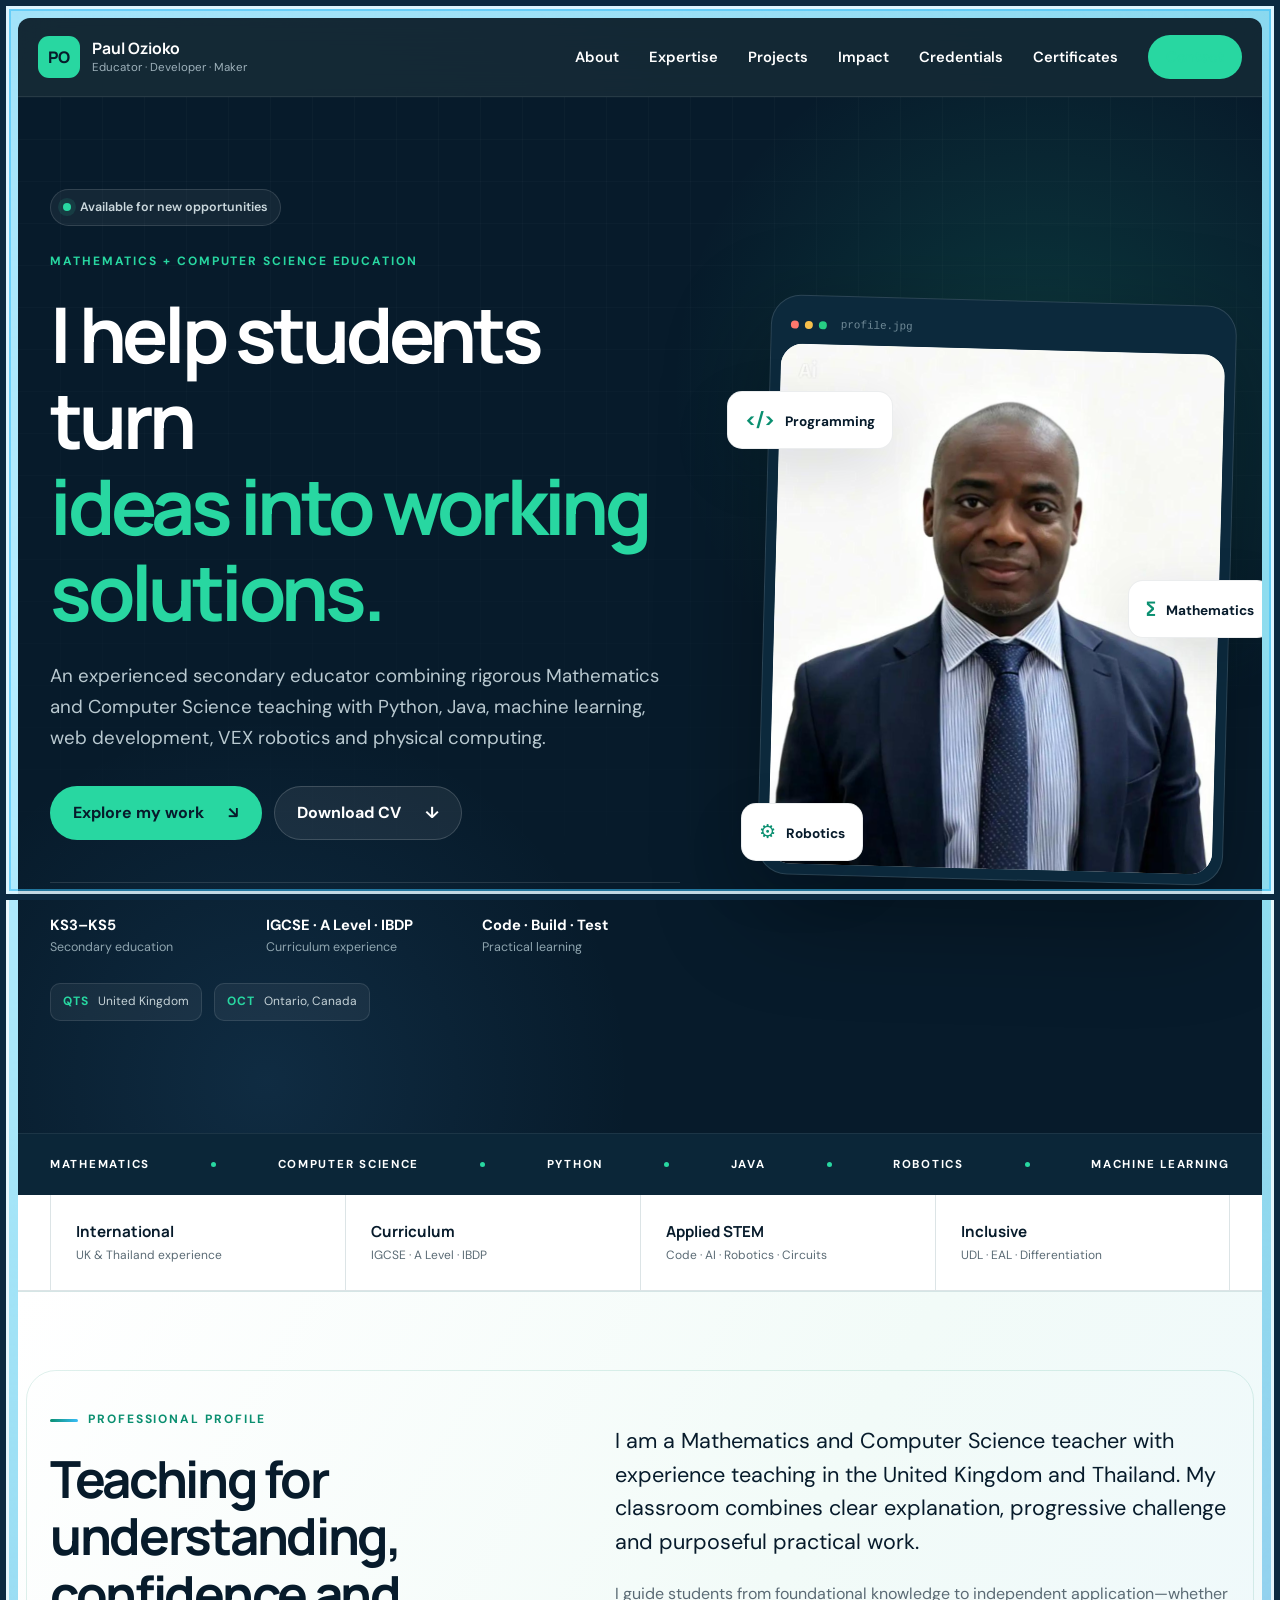
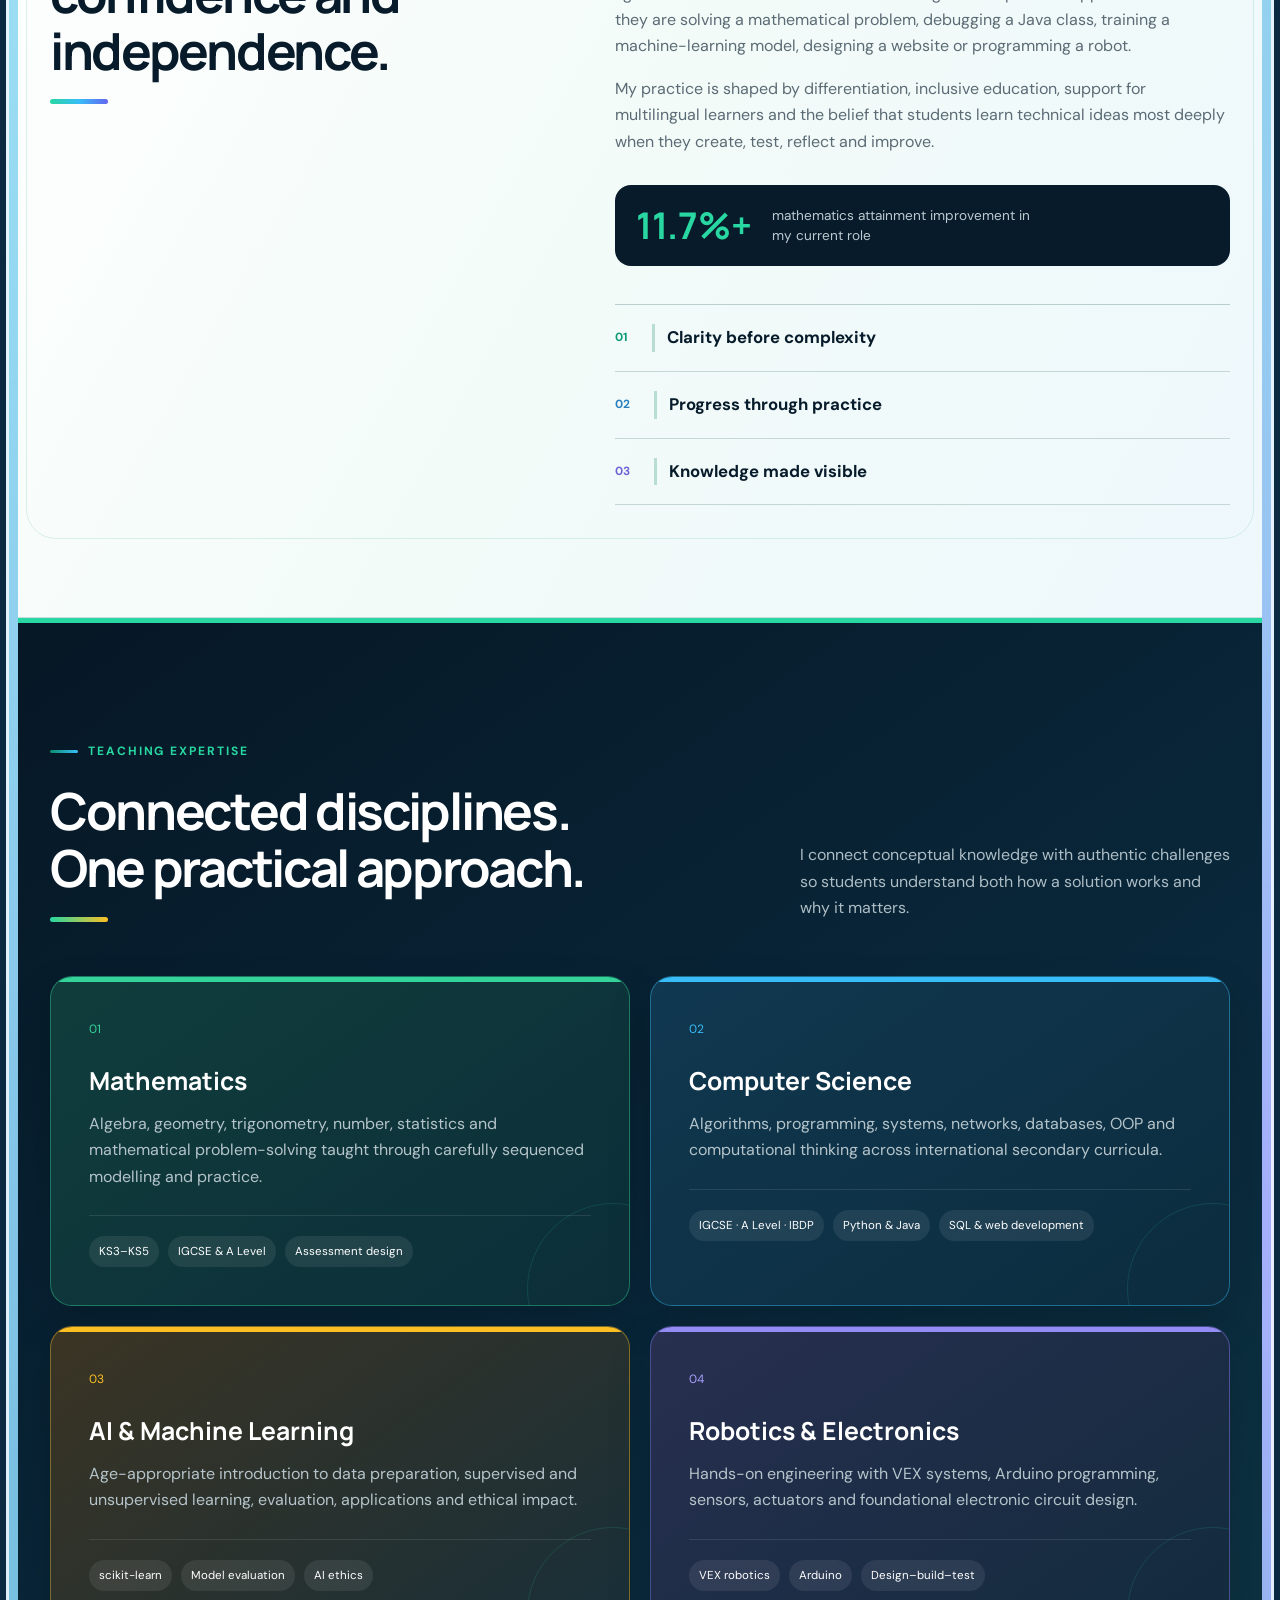
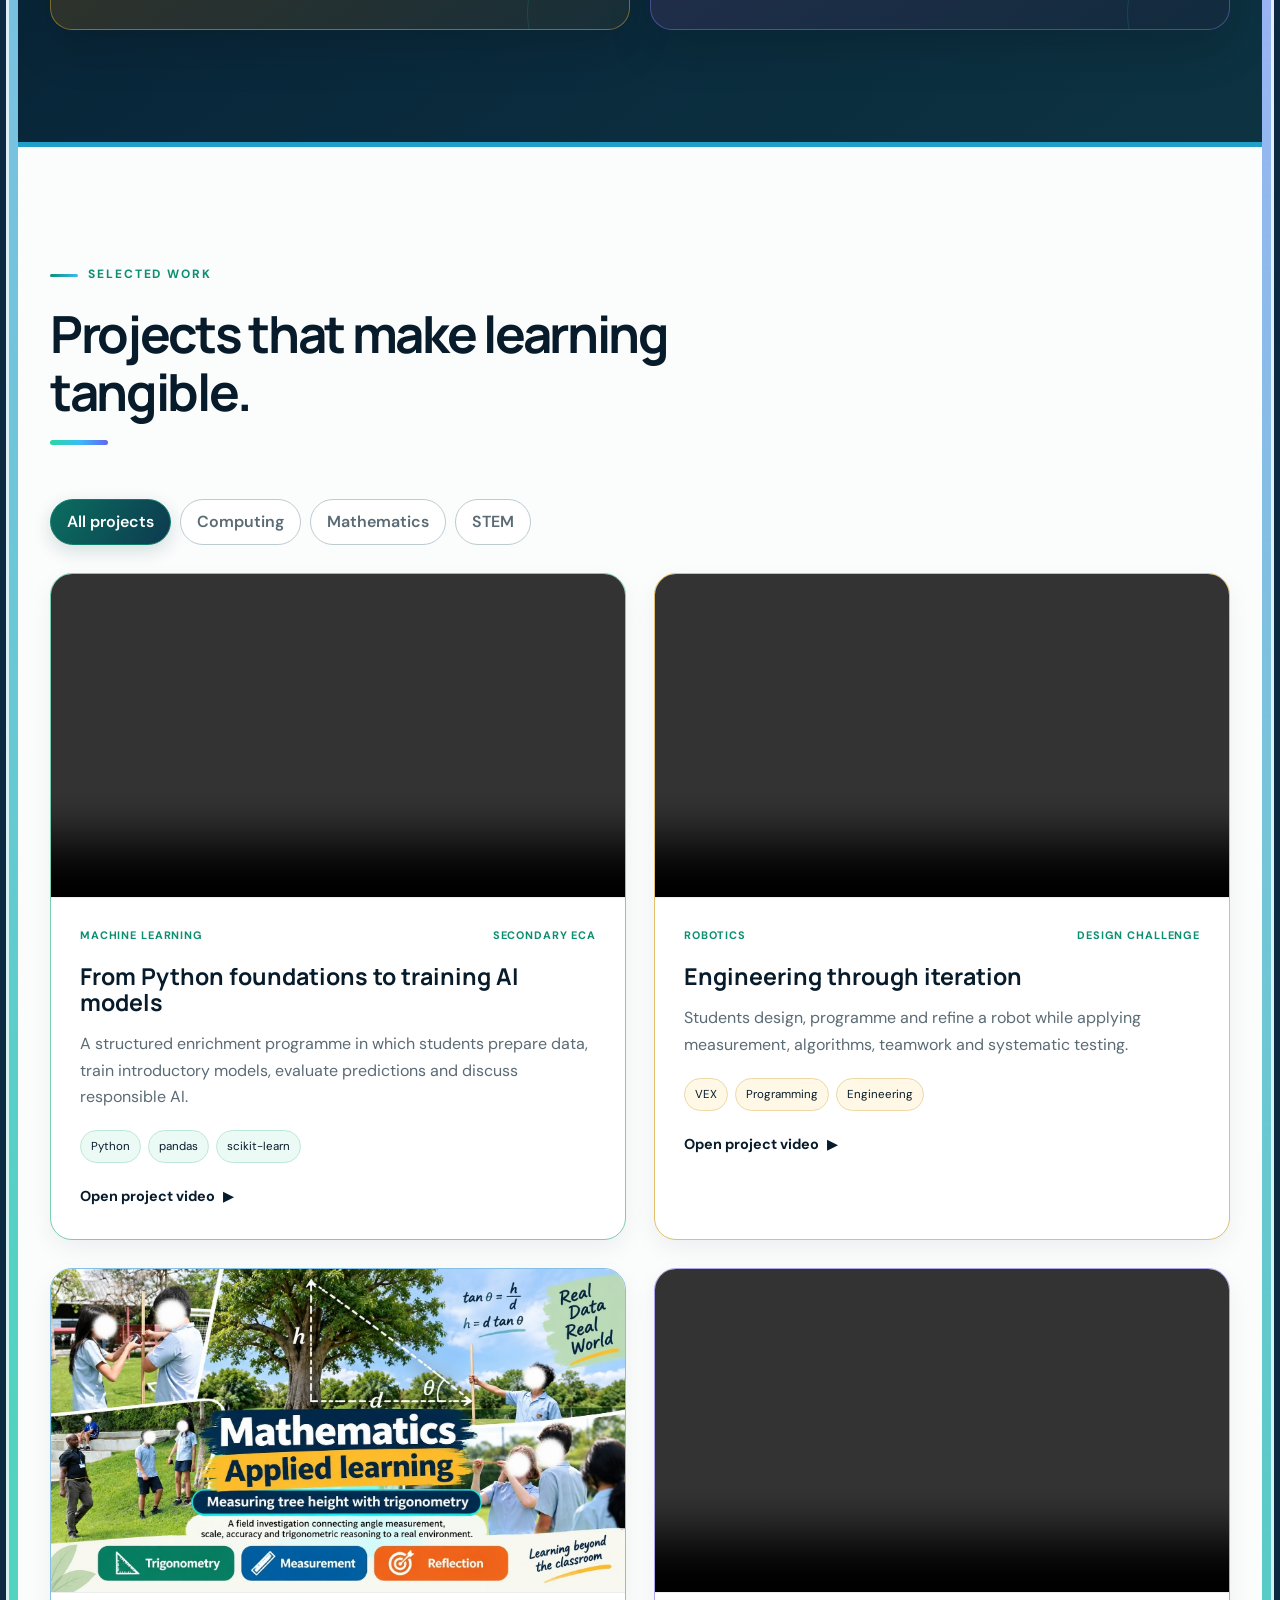
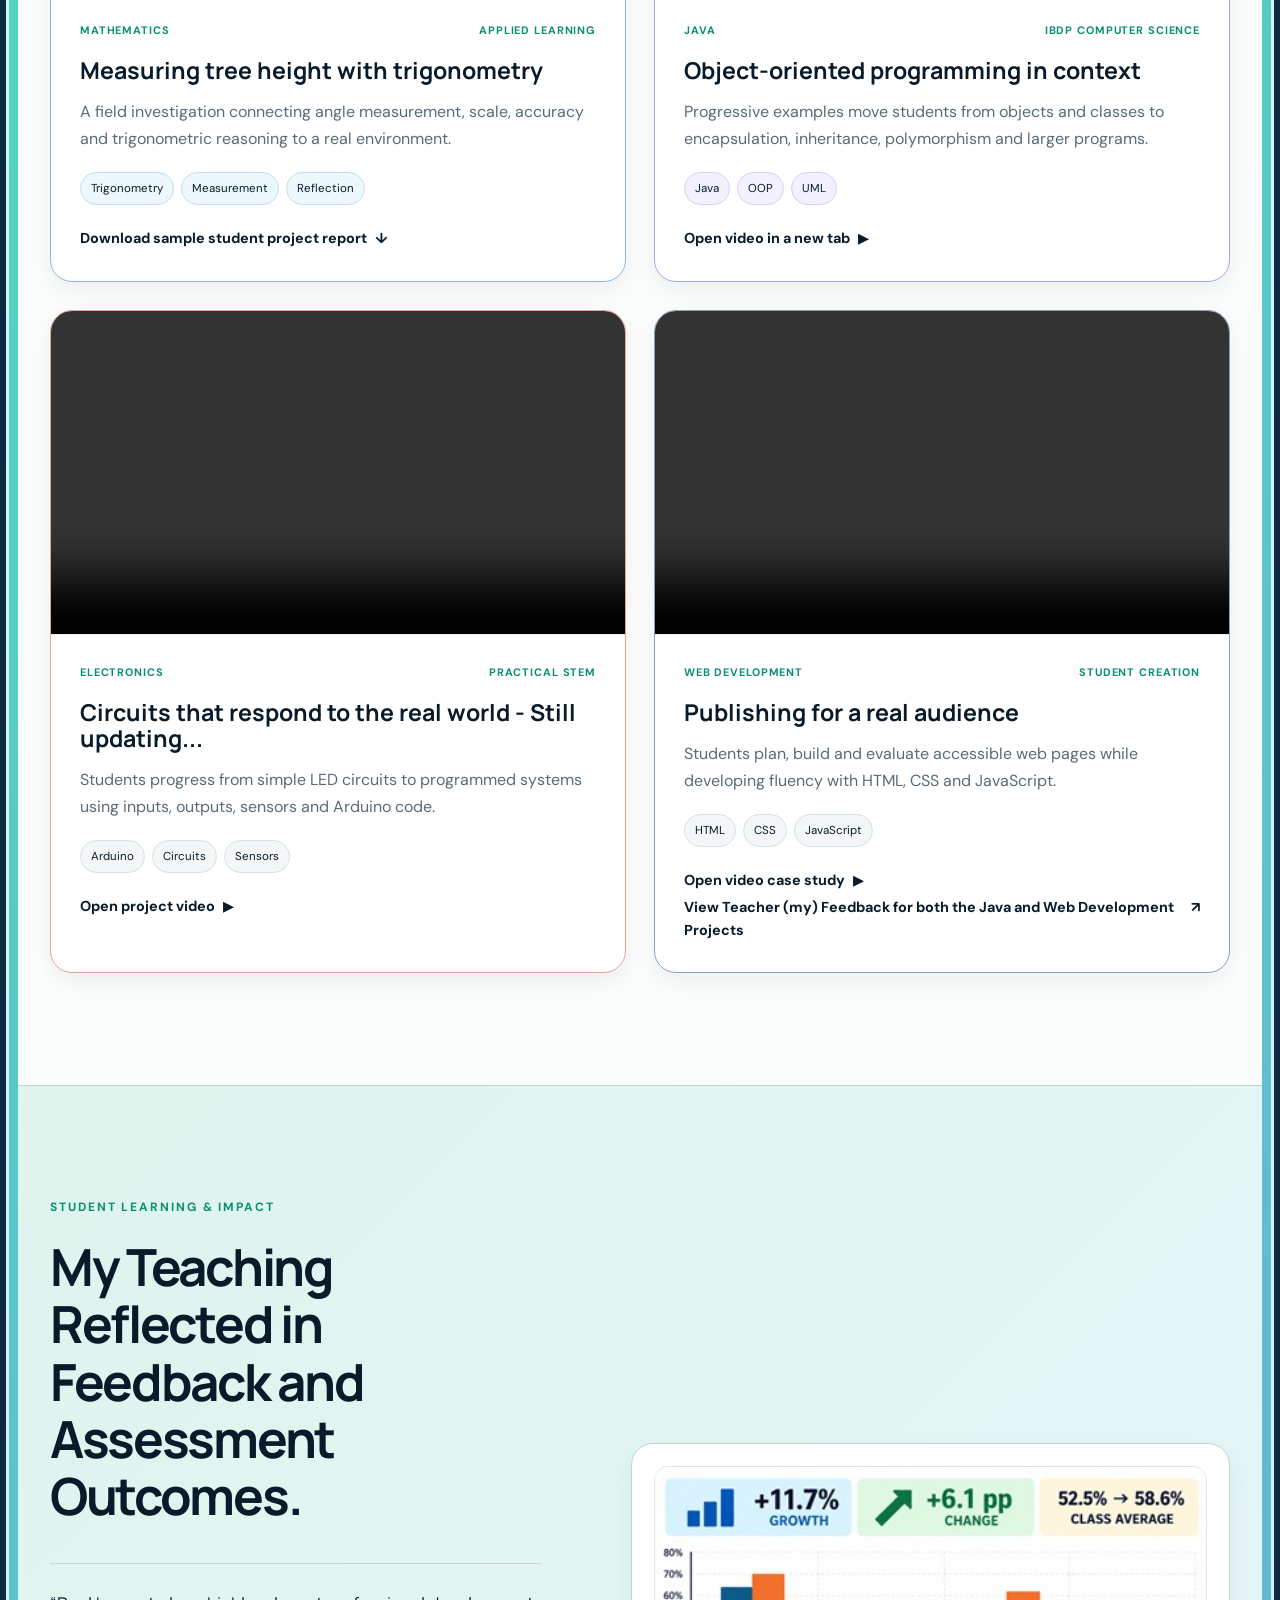
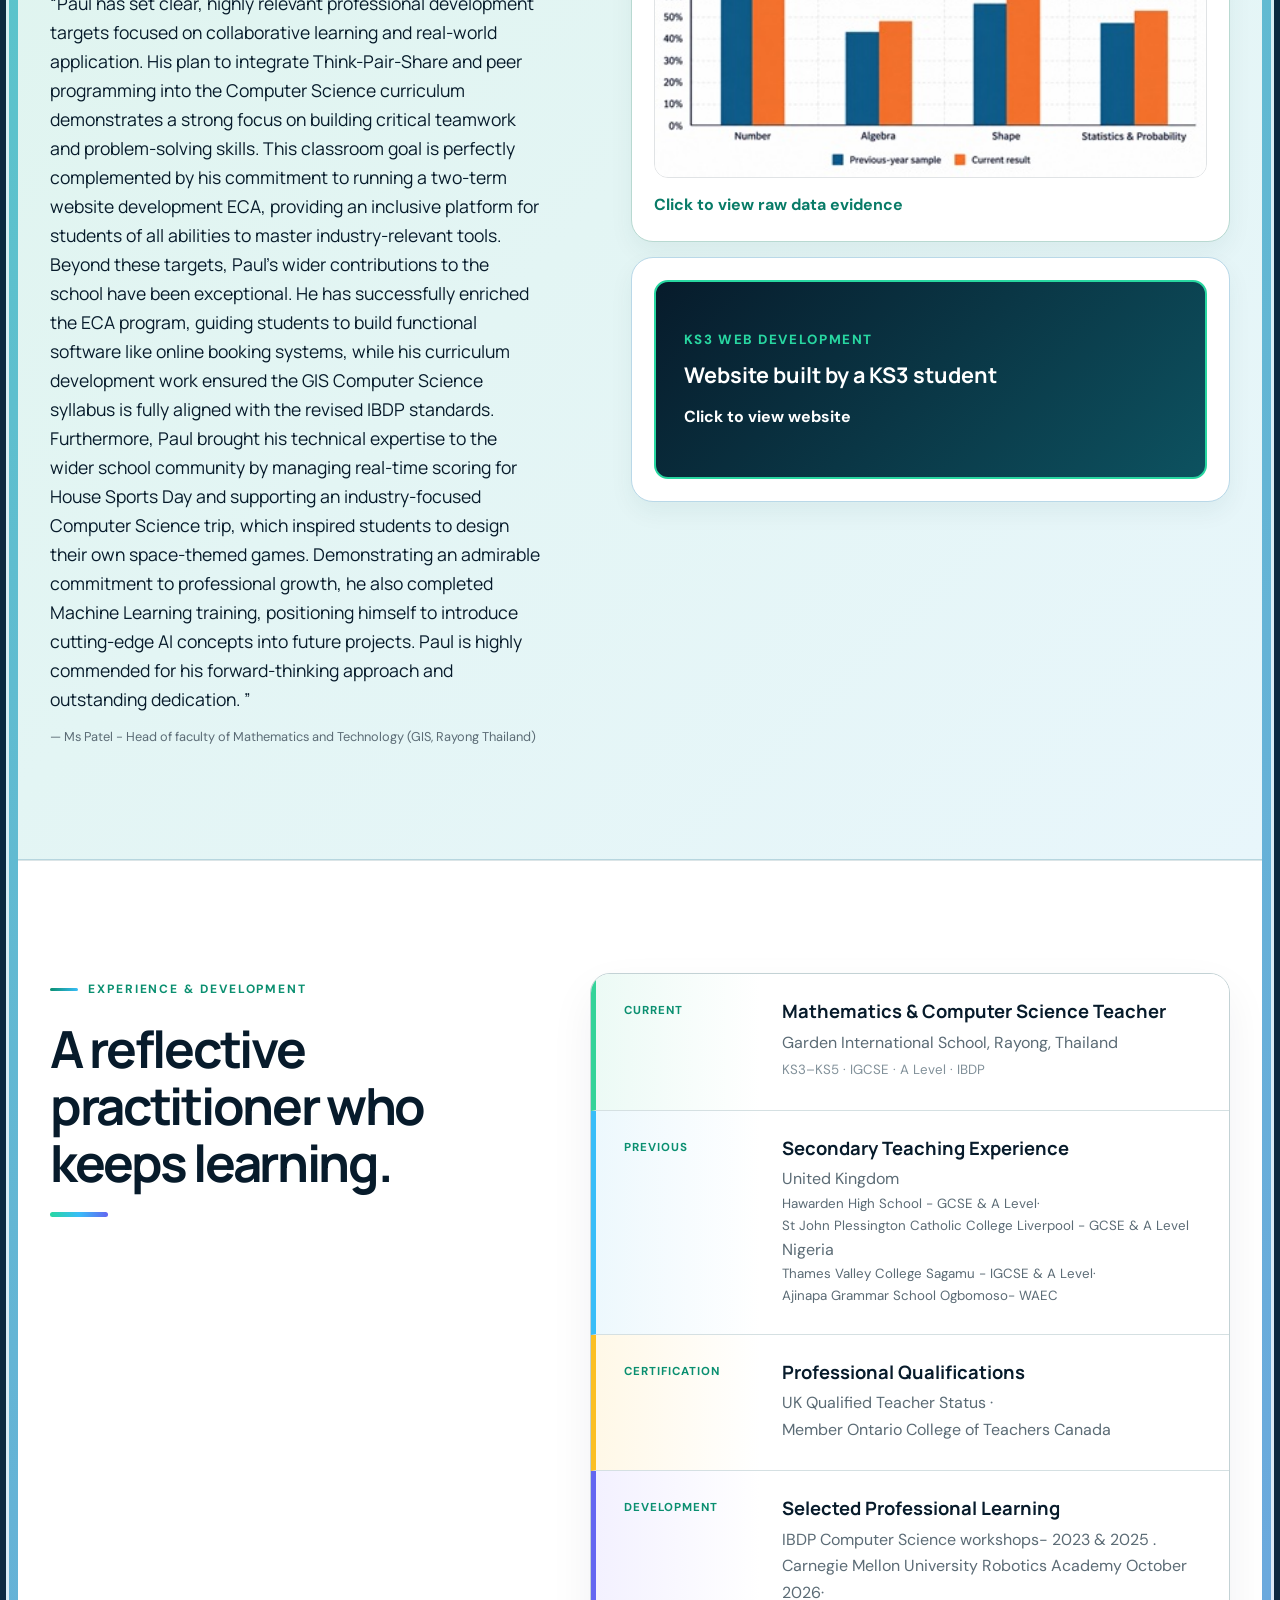
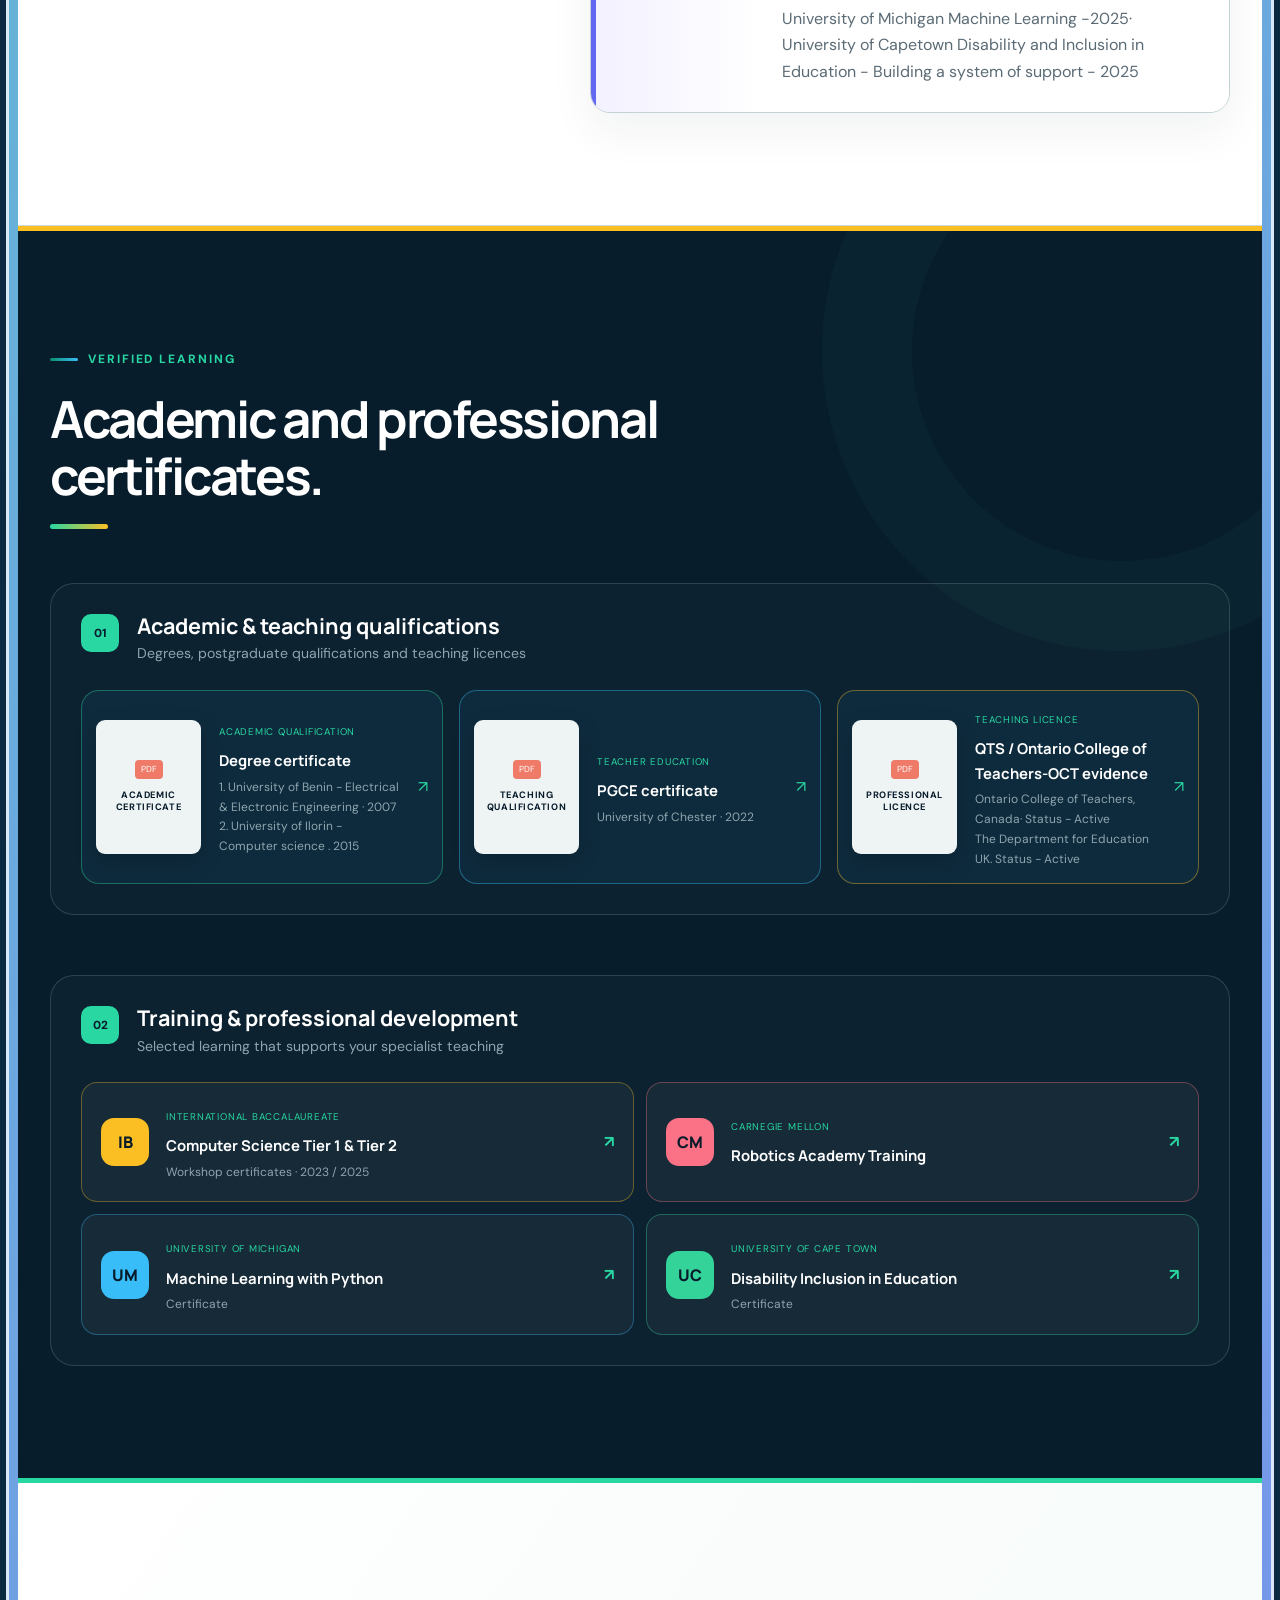
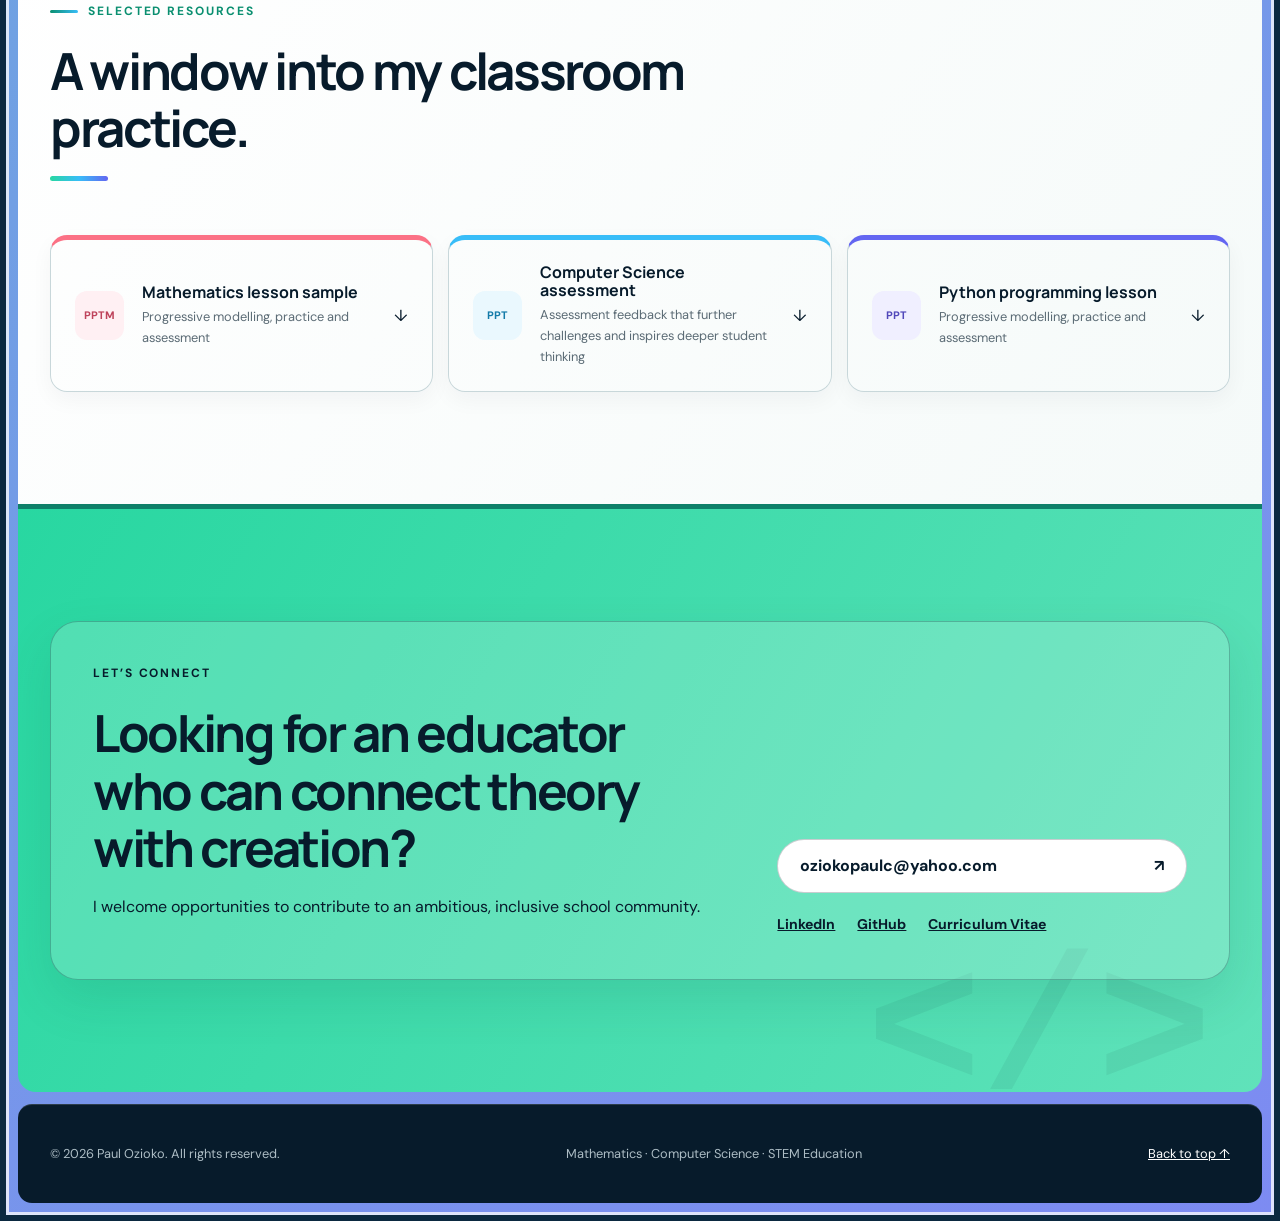
==== docs/index.html @ 6b9c1e1a "Update index.html" ====
<!doctype html>
<html lang="en">
<head>
  <meta charset="utf-8">
  <meta name="viewport" content="width=device-width, initial-scale=1">
  <meta name="description" content="Portfolio of Paul Ozioko, Mathematics and Computer Science educator specialising in programming, machine learning, robotics and physical computing.">
  <meta name="theme-color" content="#071b2b">
  <title>Paul Ozioko | Mathematics & Computer Science Educator</title>
  <link rel="icon" type="image/svg+xml" href="data:image/svg+xml,%3Csvg xmlns='http://www.w3.org/2000/svg' viewBox='0 0 64 64'%3E%3Crect width='64' height='64' rx='14' fill='%23071b2b'/%3E%3Cpath d='M16 19h32M16 32h20M16 45h32' stroke='%2328d7a1' stroke-width='6' stroke-linecap='round'/%3E%3Ccircle cx='46' cy='32' r='5' fill='%23f5b942'/%3E%3C/svg%3E">
  <link rel="preconnect" href="https://fonts.googleapis.com">
  <link rel="preconnect" href="https://fonts.gstatic.com" crossorigin>
  <link href="https://fonts.googleapis.com/css2?family=DM+Sans:wght@400;500;600;700&family=Manrope:wght@600;700;800&display=swap" rel="stylesheet">
  <link rel="stylesheet" href="styles.css">
  <link rel="stylesheet" href="enhanced.css">
  <link rel="stylesheet" href="palette.css">
  <script src="script.js" defer></script>
</head>
<body>
  <a class="skip-link" href="#main">Skip to content</a>

  <header class="site-header" id="top">
    <div class="nav-shell">
      <a class="brand" href="#top" aria-label="Paul Ozioko — home">
        <span class="brand-mark">PO</span>
        <span class="brand-copy"><strong>Paul Ozioko</strong><small>Educator · Developer · Maker</small></span>
      </a>
      <button class="menu-button" aria-expanded="false" aria-controls="site-nav"><span></span><span></span><span></span><span class="sr-only">Open menu</span></button>
      <nav id="site-nav" aria-label="Primary navigation">
        <a href="#about">About</a>
        <a href="#expertise">Expertise</a>
        <a href="#projects">Projects</a>
        <a href="#impact">Impact</a>
        <a href="#credentials">Credentials</a>
        <a href="#certificates">Certificates</a>
        <a class="nav-cta" href="#contact">Contact</a>
      </nav>
    </div>
  </header>

  <main id="main">
    <section class="hero section-pad">
      <div class="hero-grid shell">
        <div class="hero-copy reveal">
          <div class="availability"><span></span> Available for new opportunities</div>
          <p class="eyebrow">Mathematics + Computer Science Education</p>
          <h1>I help students turn <span>ideas into working solutions.</span></h1>
          <p class="hero-lead">An experienced secondary educator combining rigorous Mathematics and Computer Science teaching with Python, Java, machine learning, web development, VEX robotics and physical computing.</p>
          <div class="hero-actions">
            <a class="button primary" href="#projects">Explore my work <span aria-hidden="true">↘</span></a>
            <a class="button secondary" href="PAUL OZIOKO CV.pdf" download="PAUL OZIOKO CV.pdf" aria-label="Download Paul Ozioko's CV as a PDF">Download CV <span aria-hidden="true">↓</span></a>
          </div>
          <ul class="quick-facts" aria-label="Professional highlights">
            <li><strong>KS3–KS5</strong><span>Secondary education</span></li>
            <li><strong>IGCSE · A Level · IBDP</strong><span>Curriculum experience</span></li>
            <li><strong>Code · Build · Test</strong><span>Practical learning</span></li>
          </ul>
          <div class="professional-badges" aria-label="Professional credentials">
            <span><b>QTS</b> United Kingdom</span>
            <span><b>OCT</b> Ontario, Canada</span>
          </div>
        </div>

        <div class="hero-visual reveal">
          <div class="visual-frame">
            <div class="frame-toolbar">
              <span></span>
              <span></span>
              <span></span>
              <small>profile.jpg</small>
            </div>

            <img
              class="profile-picture"
              src="profile.jpg"
              alt="Paul Ozioko, Mathematics and Computer Science teacher"
            >
          </div>

          <div class="floating-card card-code">
            <span>&lt;/&gt;</span> Programming
          </div>
          <div class="floating-card card-maths">
            <span>∑</span> Mathematics
          </div>
          <div class="floating-card card-robot">
            <span>⚙</span> Robotics
          </div>
        </div>
      </div>
    </section>

    <section class="trust-strip" aria-label="Core teaching areas">
      <div class="shell ticker">
        <span>MATHEMATICS</span><i></i><span>COMPUTER SCIENCE</span><i></i><span>PYTHON</span><i></i><span>JAVA</span><i></i><span>ROBOTICS</span><i></i><span>MACHINE LEARNING</span>
      </div>
    </section>

    <section class="proof-strip" aria-label="Professional overview">
      <div class="shell proof-grid">
        <div><strong>International</strong><span>UK & Thailand experience</span></div>
        <div><strong>Curriculum</strong><span>IGCSE · A Level · IBDP</span></div>
        <div><strong>Applied STEM</strong><span>Code · AI · Robotics · Circuits</span></div>
        <div><strong>Inclusive</strong><span>UDL · EAL · Differentiation</span></div>
      </div>
    </section>

    <section class="section-pad" id="about">
      <div class="shell about-grid">
        <div class="section-heading reveal">
          <p class="eyebrow">Professional profile</p>
          <h2>Teaching for understanding, confidence and independence.</h2>
        </div>
        <div class="about-copy reveal">
          <p class="large-copy">I am a Mathematics and Computer Science teacher with experience teaching in the United Kingdom and Thailand. My classroom combines clear explanation, progressive challenge and purposeful practical work.</p>
          <p>I guide students from foundational knowledge to independent application—whether they are solving a mathematical problem, debugging a Java class, training a machine-learning model, designing a website or programming a robot.</p>
          <p>My practice is shaped by differentiation, inclusive education, support for multilingual learners and the belief that students learn technical ideas most deeply when they create, test, reflect and improve.</p>
          <div class="about-highlight"><strong>11.7%+</strong><span>mathematics attainment improvement in my current role</span></div>
          <div class="principles">
            <div><span>01</span><strong>Clarity before complexity</strong></div>
            <div><span>02</span><strong>Progress through practice</strong></div>
            <div><span>03</span><strong>Knowledge made visible</strong></div>
          </div>
        </div>
      </div>
    </section>

    <section class="section-pad dark-section" id="expertise">
      <div class="shell">
        <div class="section-heading horizontal reveal">
          <div><p class="eyebrow">Teaching expertise</p><h2>Connected disciplines.<br>One practical approach.</h2></div>
          <p>I connect conceptual knowledge with authentic challenges so students understand both how a solution works and why it matters.</p>
        </div>
        <div class="expertise-grid">
          <article class="expertise-card reveal"><span class="card-number">01</span><h3>Mathematics</h3><p>Algebra, geometry, trigonometry, number, statistics and mathematical problem-solving taught through carefully sequenced modelling and practice.</p><ul><li>KS3–KS5</li><li>IGCSE & A Level</li><li>Assessment design</li></ul></article>
          <article class="expertise-card reveal"><span class="card-number">02</span><h3>Computer Science</h3><p>Algorithms, programming, systems, networks, databases, OOP and computational thinking across international secondary curricula.</p><ul><li>IGCSE · A Level · IBDP</li><li>Python & Java</li><li>SQL & web development</li></ul></article>
          <article class="expertise-card reveal"><span class="card-number">03</span><h3>AI & Machine Learning</h3><p>Age-appropriate introduction to data preparation, supervised and unsupervised learning, evaluation, applications and ethical impact.</p><ul><li>scikit-learn</li><li>Model evaluation</li><li>AI ethics</li></ul></article>
          <article class="expertise-card reveal"><span class="card-number">04</span><h3>Robotics & Electronics</h3><p>Hands-on engineering with VEX systems, Arduino programming, sensors, actuators and foundational electronic circuit design.</p><ul><li>VEX robotics</li><li>Arduino</li><li>Design–build–test</li></ul></article>
        </div>
      </div>
    </section>

    <section class="section-pad" id="projects">
      <div class="shell">
        <div class="section-heading horizontal reveal">
          <div><p class="eyebrow">Selected work</p><h2>Projects that make learning tangible.</h2></div>
         
        </div>
        <div class="filter-bar" role="group" aria-label="Filter projects">
          <button class="filter active" data-filter="all">All projects</button>
          <button class="filter" data-filter="computing">Computing</button>
          <button class="filter" data-filter="mathematics">Mathematics</button>
          <button class="filter" data-filter="stem">STEM</button>
        </div>
        <div class="projects-grid">
          <article class="project-card project-featured reveal" data-category="computing">
            <video class="project-image" controls preload="metadata" playsinline style="display:block; width:100%; aspect-ratio:16/9; object-fit:cover;">
              <source src="ml_video.mp4" type="video/mp4">
              Your browser does not support MP4 video.
            </video>
            <div class="project-body"><div class="project-meta"><span>Machine Learning</span><span>Secondary ECA</span></div><h3>From Python foundations to training AI models</h3><p>A structured enrichment programme in which students prepare data, train introductory models, evaluate predictions and discuss responsible AI.</p><div class="tags"><span>Python</span><span>pandas</span><span>scikit-learn</span></div><a href="ml_video.mp4" class="text-link" target="_blank" rel="noopener">Open project video <span>▶</span></a></div>
          </article>
          <article class="project-card reveal" data-category="stem">
            <video class="project-image" controls preload="metadata" playsinline style="display:block; width:100%; aspect-ratio:16/9; object-fit:cover;">
              <source src="robotics_video.mp4" type="video/mp4">
              Your browser does not support MP4 video.
            </video>
            <div class="project-body"><div class="project-meta"><span>Robotics</span><span>Design challenge</span></div><h3>Engineering through iteration</h3><p>Students design, programme and refine a robot while applying measurement, algorithms, teamwork and systematic testing.</p><div class="tags"><span>VEX</span><span>Programming</span><span>Engineering</span></div><a href="robotics_video.mp4" class="text-link" target="_blank" rel="noopener">Open project video <span>▶</span></a></div>
          </article>
          <article class="project-card reveal" data-category="mathematics">


            <img
              class="project-image"
              src="tree.jpg"
              alt="Students measuring the height of a tree using trigonometry"
              style="display:block; width:100%; aspect-ratio:16/9; object-fit:cover;"
            >



            <div class="project-body"><div class="project-meta"><span>Mathematics</span><span>Applied learning</span></div><h3>Measuring tree height with trigonometry</h3><p>A field investigation connecting angle measurement, scale, accuracy and trigonometric reasoning to a real environment.</p><div class="tags"><span>Trigonometry</span><span>Measurement</span><span>Reflection</span></div>


<a href="estimating.pptx" class="text-link" download>
  Download sample student project report <span>↓</span>
</a></div>
          </article>

<article class="project-card reveal" data-category="computing">

  <video
    class="project-image"
    controls
    preload="metadata"
    playsinline
    style="display:block; width:100%; aspect-ratio:16/9; object-fit:cover;"
  >
    <source src="student_project_sample1.mp4" type="video/mp4">
    Your browser does not support MP4 video.
  </video>

  <div class="project-body">

    <div class="project-meta">
      <span>Java</span>
      <span>IBDP Computer Science</span>
    </div>

    <h3>Object-oriented programming in context</h3>

    <p>
      Progressive examples move students from objects and classes to
      encapsulation, inheritance, polymorphism and larger programs.
    </p>

    <div class="tags">
      <span>Java</span>
      <span>OOP</span>
      <span>UML</span>
    </div>

    <a
      href="student_project_sample1.mp4"
      class="text-link"
      target="_blank"
      rel="noopener"
    >
      Open video in a new tab <span>▶</span>
    </a>

  </div>

</article>










 
          <article class="project-card reveal" data-category="stem">
            <video class="project-image" controls preload="metadata" playsinline style="display:block; width:100%; aspect-ratio:16/9; object-fit:cover;">
              <source src="circuit.mp4" type="video/mp4">
              Your browser does not support MP4 video.
            </video>
            <div class="project-body"><div class="project-meta"><span>Electronics</span><span>Practical STEM</span></div><h3>Circuits that respond to the real world - Still updating...</h3><p>Students progress from simple LED circuits to programmed systems using inputs, outputs, sensors and Arduino code.</p><div class="tags"><span>Arduino</span><span>Circuits</span><span>Sensors</span></div><a href="circuit.mp4" class="text-link" target="_blank" rel="noopener">Open project video <span>▶</span></a></div>
          </article>
          <article class="project-card reveal" data-category="computing">
            <video
              class="project-image"
              controls
              preload="metadata"
              playsinline
              style="display:block; width:100%; aspect-ratio:16/9; object-fit:cover;"
            >
              <source src="student_project_sample2.mp4" type="video/mp4">
              Your browser does not support MP4 video.
            </video>


















            <div class="project-body">
              <div class="project-meta">
                <span>Web development</span>
                <span>Student creation</span>
              </div>
              <h3>Publishing for a real audience</h3>
              <p>Students plan, build and evaluate accessible web pages while developing fluency with HTML, CSS and JavaScript.</p>
              <div class="tags">
                <span>HTML</span>
                <span>CSS</span>
                <span>JavaScript</span>
              </div>
              <a href="student_project_sample2.mp4" class="text-link" target="_blank" rel="noopener">
                Open video case study <span>▶</span>
              </a>
              <br>
              <a href="Teacher Feedback.pdf" class="text-link" target="_blank" rel="noopener">
                View Teacher (my) Feedback for both the Java and Web Development Projects<span>↗</span>
              </a>
            </div>
          </article>
        </div>
      </div>
    </section>

    <section class="section-pad impact-section" id="impact">
      <div class="shell impact-grid">
        <div class="impact-copy reveal"><p class="eyebrow">Student learning & impact</p><h2>
My Teaching Reflected in Feedback and Assessment Outcomes.</h2><blockquote>“Paul has set clear, highly relevant professional development targets focused on collaborative learning and real-world application. His plan to integrate Think-Pair-Share and peer programming into the Computer Science curriculum demonstrates a strong focus on building critical teamwork and problem-solving skills. This classroom goal is perfectly complemented by his commitment to running a two-term website development ECA, providing an inclusive platform for students of all abilities to master industry-relevant tools.
Beyond these targets, Paul's wider contributions to the school have been exceptional. He has successfully enriched the ECA program, guiding students to build functional software like online booking systems, while his curriculum development work ensured the GIS Computer Science syllabus is fully aligned with the revised IBDP standards. Furthermore, Paul brought his technical expertise to the wider school community by managing real-time scoring for House Sports Day and supporting an industry-focused Computer Science trip, which inspired students to design their own space-themed games. Demonstrating an admirable commitment to professional growth, he also completed Machine Learning training, positioning himself to introduce cutting-edge AI concepts into future projects. Paul is highly commended for his forward-thinking approach and outstanding dedication.
”<cite>— Ms Patel - Head of faculty of Mathematics and Technology (GIS, Rayong Thailand)</cite></blockquote></div>
        <div class="impact-cards" style="grid-template-columns:1fr; width:100%;">
          <article class="metric-card reveal" style="width:100%; padding:22px; min-height:0;">
<a href="maths_evidence.xlsx" download="maths_evidence.xlsx" style="display:block; color:inherit; text-decoration:none;">
              <img src="achievement.jpg" alt="Student assessment performance analysis" style="display:block; width:100%; height:auto; object-fit:contain; border-radius:14px; border:1px solid rgba(7,27,43,.12);">
              <span style="display:block; margin-top:14px; font-weight:700; color:#087b67;">Click to view raw data evidence</span>
            </a>
          </article>
          <article class="metric-card reveal" style="width:100%; padding:22px; min-height:245px;">
            <a href="https://pozioko-cmyk.github.io/holly_GIS/" target="_blank" rel="noopener" style="display:flex; width:100%; height:100%; flex-direction:column; justify-content:center; padding:28px; border-radius:14px; background:linear-gradient(135deg,#071b2b,#0d5260); color:#ffffff; text-decoration:none; border:2px solid #28d7a1;">
              <small style="color:#28d7a1; text-transform:uppercase; letter-spacing:.12em; font-weight:800;">KS3 Web Development</small>
              <strong style="margin-top:10px; color:#ffffff; font-size:1.35rem; line-height:1.25;">Website built by a KS3 student</strong>
              <span style="margin-top:16px; color:#ffffff; font-weight:700;">Click to view website</span>
            </a>
          </article>
        </div>
      </div>
    </section>

    <section class="section-pad" id="credentials">
      <div class="shell credentials-grid">
        <div class="section-heading reveal"><p class="eyebrow">Experience & development</p><h2>A reflective practitioner who keeps learning.</h2></div>
        <div class="timeline reveal">
          <article><span class="timeline-year">Current</span><div><h3>Mathematics & Computer Science Teacher</h3><p>Garden International School, Rayong, Thailand</p><small>KS3–KS5 · IGCSE · A Level · IBDP</small></div></article>
          <article><span class="timeline-year">Previous</span><div><h3>Secondary Teaching Experience</h3>
<p>United Kingdom</p><small><p>Hawarden High School - GCSE & A Level·</p><p> St John Plessington Catholic College Liverpool - GCSE & A Level</p></small>

<p>Nigeria</p><small><p>Thames Valley College Sagamu - IGCSE & A Level·</p><p>Ajinapa Grammar School Ogbomoso- WAEC</p></small>

</div></article>
          <article><span class="timeline-year">Certification</span><div><h3>Professional Qualifications</h3><p>UK Qualified Teacher Status ·</p><p> Member Ontario College of Teachers Canada</p></div></article>
          <article><span class="timeline-year">Development</span><div><h3>Selected Professional Learning</h3><p>IBDP Computer Science workshops- 2023 & 2025 .</p> <p>Carnegie Mellon University Robotics Academy October 2026·</p><p> University of Michigan Machine Learning -2025·</p><p>University of Capetown Disability and Inclusion in Education - Building a system of support - 2025</p></div></article>
        </div>
      </div>
    </section>

    <section class="section-pad certificate-section" id="certificates">
      <div class="shell">
        <div class="section-heading horizontal reveal">
          <div><p class="eyebrow">Verified learning</p><h2>Academic and professional certificates.</h2></div>
                  </div>
        <div class="certificate-groups">
          <div class="certificate-group reveal">
            <div class="group-heading"><span>01</span><div><h3>Academic & teaching qualifications</h3><p>Degrees, postgraduate qualifications and teaching licences</p></div></div>
            <div class="certificate-grid">
              <a class="certificate-card placeholder-link" href="degree-certificate.pdf"><div class="certificate-preview"><span>PDF</span><b>ACADEMIC<br>CERTIFICATE</b></div><div><small>Academic qualification</small><h4>Degree certificate</h4><p>1. University of Benin - Electrical & Electronic Engineering · 2007</p><p> 2. University of Ilorin - Computer science . 2015</p></div><i>↗</i></a>
              <a class="certificate-card placeholder-link" href="pgce-certificate.jpg"><div class="certificate-preview"><span>PDF</span><b>TEACHING<br>QUALIFICATION</b></div><div><small>Teacher education</small><h4>PGCE certificate </h4><p>University of Chester · 2022</p></div><i>↗</i></a>
              <a class="certificate-card placeholder-link" href="qts-evidence.pdf"><div class="certificate-preview"><span>PDF</span><b>PROFESSIONAL<br>LICENCE</b></div><div><small>Teaching licence</small><h4>QTS / Ontario College of Teachers-OCT evidence</h4><p> Ontario College of Teachers, Canada· Status - Active</p><p> The Department for Education UK. Status - Active</div><i>↗</i></a>
            </div>
          </div>
          <div class="certificate-group reveal">
            <div class="group-heading"><span>02</span><div><h3>Training & professional development</h3><p>Selected learning that supports your specialist teaching</p></div></div>
            <div class="training-grid">
              <a class="training-card placeholder-link" href="ibdp-cs-tier-2.pdf
"><span class="training-monogram">IB</span><div><small>International Baccalaureate</small><h4>Computer Science Tier 1 & Tier 2</h4><p>Workshop certificates · 2023 / 2025</p></div><b>↗</b></a>
              <a class="training-card placeholder-link" href="carnegie.pdf"><span class="training-monogram">CM</span><div><small>Carnegie Mellon</small><h4>Robotics Academy Training</div><b>↗</b></a>
              <a class="training-card placeholder-link" href="machine-learning-python.pdf"><span class="training-monogram">UM</span><div><small>University of Michigan</small><h4>Machine Learning with Python</h4><p>Certificate</p></div><b>↗</b></a>
              <a class="training-card placeholder-link" href="disability-inclusion-education.pdf"><span class="training-monogram">UC</span><div><small>University of Cape Town</small><h4>Disability Inclusion in Education</h4><p>Certificate</p></div><b>↗</b></a>
            </div>
          </div>
        </div>
      </div>
    </section>

    <section class="resources section-pad">
      <div class="shell">
        <div class="section-heading horizontal reveal"><div><p class="eyebrow">Selected resources</p><h2>A window into my classroom practice.</h2></div>        </div>
        <div class="resource-grid">
          <a class="resource-card reveal" href="SURFACE_AREA_OF_PRISMS_YEAR_9.pptm" download="SURFACE_AREA_OF_PRISMS_YEAR_9.pptm"><span class="file-type">PPTM</span><div><h3>Mathematics lesson sample</h3><p>Progressive modelling, practice and assessment</p></div><span>↓</span></a>
          <a class="resource-card reveal" href="STUDENTS_ASSESSMENT_FEEDBACK_SAMPLES.pptx" download="STUDENTS_ASSESSMENT_FEEDBACK_SAMPLES.pptx"><span class="file-type">PPT</span><div><h3>Computer Science assessment</h3><p>Assessment feedback that further challenges and inspires deeper student thinking</p></div><span>↓</span></a>
          <a class="resource-card reveal" href="IF-ELIF_ELSE IN PYTHON-YEAR 8.pptx" download="IF-ELIF_ELSE IN PYTHON-YEAR 8.pptx"><span class="file-type">PPT</span><div><h3>Python programming lesson</h3><p>Progressive modelling, practice and assessment</p></div><span>↓</span></a>
        </div>
      </div>
    </section>

    <section class="contact-section section-pad" id="contact">
      <div class="shell contact-grid reveal">
        <div><p class="eyebrow">Let’s connect</p><h2>Looking for an educator who can connect theory with creation?</h2><p>I welcome opportunities to contribute to an ambitious, inclusive school community.</p></div>
        <div class="contact-actions">





          <a class="button light" href="mailto:oziokopaulc@yahoo.com">oziokopaulc@yahoo.com <span>↗</span></a>
          <div class="social-links"><a class="placeholder-link" href="#">LinkedIn</a><a class="placeholder-link" href="https://mrozioko.github.io/OZIOKO_Portfolio/docs/">GitHub</a><a href="PAUL OZIOKO CV.pdf" download="PAUL OZIOKO CV.pdf">Curriculum Vitae</a></div>
        </div>
      </div>
    </section>
  </main>

  <footer>
    <div class="shell footer-grid"><p>© <span id="year"></span> Paul Ozioko. All rights reserved.</p><p>Mathematics · Computer Science · STEM Education</p><a href="#top">Back to top ↑</a></div>
  </footer>

  <div class="placeholder-toast" role="status" aria-live="polite">Placeholder link — replace this address before publishing.</div>
  <div class="scroll-progress" aria-hidden="true"></div>
</body>
</html>
---- docs/styles.css ----
:root{--ink:#071b2b;--ink-2:#0d2d42;--paper:#f7f9f8;--white:#fff;--muted:#5b6b75;--line:#dce4e6;--teal:#28d7a1;--teal-dark:#0a8f70;--amber:#f5b942;--blue:#4ca4e8;--coral:#ee7a67;--violet:#8076e8;--shadow:0 20px 60px rgba(7,27,43,.12);--radius:22px;--font-body:"DM Sans",system-ui,sans-serif;--font-display:"Manrope",system-ui,sans-serif}
*{box-sizing:border-box}html{scroll-behavior:smooth;scroll-padding-top:85px}body{margin:0;background:var(--paper);color:var(--ink);font-family:var(--font-body);font-size:1rem;line-height:1.65}body.menu-open{overflow:hidden}a{color:inherit}button,a{font:inherit}.shell{width:min(1180px,calc(100% - 40px));margin-inline:auto}.section-pad{padding:112px 0}.sr-only{position:absolute;width:1px;height:1px;padding:0;margin:-1px;overflow:hidden;clip:rect(0,0,0,0);white-space:nowrap;border:0}.skip-link{position:fixed;left:1rem;top:-5rem;z-index:1000;background:var(--white);padding:.8rem 1rem;border-radius:8px}.skip-link:focus{top:1rem}.site-header{position:sticky;top:0;z-index:100;background:rgba(247,249,248,.9);backdrop-filter:blur(16px);border-bottom:1px solid rgba(7,27,43,.08)}.nav-shell{width:min(1240px,calc(100% - 40px));min-height:78px;margin:auto;display:flex;align-items:center;justify-content:space-between}.brand{display:flex;align-items:center;gap:12px;text-decoration:none}.brand-mark{display:grid;place-items:center;width:42px;height:42px;border-radius:11px;background:var(--ink);color:var(--teal);font-family:var(--font-display);font-weight:800}.brand-copy{display:flex;flex-direction:column;line-height:1.15}.brand-copy strong{font-family:var(--font-display);font-size:.98rem}.brand-copy small{color:var(--muted);font-size:.72rem;margin-top:4px}.site-header nav{display:flex;align-items:center;gap:30px}.site-header nav a{text-decoration:none;font-size:.92rem;font-weight:600}.site-header nav a:not(.nav-cta):hover{color:var(--teal-dark)}.nav-cta{background:var(--ink);color:var(--white);padding:10px 18px;border-radius:999px}.menu-button{display:none;border:0;background:none;padding:8px}.menu-button span:not(.sr-only){display:block;width:25px;height:2px;background:var(--ink);margin:5px}.hero{overflow:hidden;background:radial-gradient(circle at 80% 20%,rgba(40,215,161,.14),transparent 32%),var(--paper)}.hero-grid{display:grid;grid-template-columns:1.15fr .85fr;align-items:center;gap:84px}.eyebrow{margin:0 0 20px;text-transform:uppercase;letter-spacing:.16em;font-weight:700;font-size:.75rem;color:var(--teal-dark)}h1,h2,h3{font-family:var(--font-display);line-height:1.12;margin-top:0}h1{font-size:clamp(3rem,6vw,5.5rem);letter-spacing:-.055em;margin-bottom:26px}h1 span{display:block;color:var(--teal-dark)}h2{font-size:clamp(2.25rem,4vw,3.8rem);letter-spacing:-.045em;margin-bottom:24px}.hero-lead{font-size:1.17rem;color:#40535e;max-width:680px;margin-bottom:32px}.hero-actions{display:flex;gap:12px;flex-wrap:wrap}.button{display:inline-flex;align-items:center;justify-content:space-between;gap:24px;min-height:54px;padding:0 22px;border-radius:999px;text-decoration:none;font-weight:700}.button.primary{background:var(--ink);color:var(--white)}.button.primary:hover{background:var(--ink-2)}.button.secondary{border:1px solid var(--line);background:var(--white)}.button.secondary:hover{border-color:var(--ink)}.quick-facts{display:grid;grid-template-columns:repeat(3,1fr);list-style:none;padding:30px 0 0;margin:42px 0 0;border-top:1px solid var(--line);gap:18px}.quick-facts li{display:flex;flex-direction:column}.quick-facts strong{font-size:.92rem}.quick-facts span{font-size:.78rem;color:var(--muted)}.hero-visual{position:relative;min-height:610px}.portrait-placeholder{height:580px;border-radius:180px 180px 28px 28px;background:linear-gradient(145deg,#dce6e7,#b8cacb);border:1px solid rgba(7,27,43,.1);display:flex;flex-direction:column;align-items:center;justify-content:center;text-align:center;color:#536971;overflow:hidden}.portrait-placeholder:before{content:"";position:absolute;width:72%;aspect-ratio:1;border:1px solid rgba(255,255,255,.65);border-radius:50%}.placeholder-icon{display:grid;place-items:center;width:52px;height:52px;border-radius:50%;background:var(--white);font-size:2rem;line-height:1;margin-bottom:18px;z-index:1}.portrait-placeholder strong,.portrait-placeholder small{z-index:1}.portrait-placeholder small{margin-top:8px}.floating-card{position:absolute;background:var(--white);box-shadow:var(--shadow);border-radius:15px;padding:12px 17px;font-size:.85rem;font-weight:700}.floating-card span{color:var(--teal-dark);font-size:1.2rem;margin-right:7px}.card-code{top:15%;left:-8%}.card-maths{top:46%;right:-9%}.card-robot{bottom:8%;left:-5%}.trust-strip{background:var(--ink);color:var(--white);padding:21px 0;overflow:hidden}.ticker{display:flex;align-items:center;justify-content:space-between;gap:25px;white-space:nowrap;font-size:.72rem;letter-spacing:.15em;font-weight:700}.ticker i{display:block;width:5px;height:5px;border-radius:50%;background:var(--teal)}.about-grid{display:grid;grid-template-columns:.85fr 1.15fr;gap:110px}.section-heading h2{max-width:740px}.about-copy{max-width:710px}.large-copy{font-size:1.35rem;line-height:1.55;color:var(--ink)}.about-copy>p:not(.large-copy){color:var(--muted)}.principles{margin-top:38px;border-top:1px solid var(--line)}.principles div{display:flex;align-items:center;gap:24px;padding:19px 0;border-bottom:1px solid var(--line)}.principles span{font-size:.74rem;color:var(--teal-dark);font-weight:700}.principles strong{font-size:1.05rem}.dark-section{background:var(--ink);color:var(--white)}.dark-section .eyebrow{color:var(--teal)}.section-heading.horizontal{display:flex;justify-content:space-between;align-items:end;gap:50px;margin-bottom:54px}.section-heading.horizontal h2{margin-bottom:0}.section-heading.horizontal>p{max-width:430px;color:var(--muted);margin:0}.dark-section .section-heading.horizontal>p{color:#adbdc5}.expertise-grid{display:grid;grid-template-columns:repeat(2,1fr);gap:16px}.expertise-card{position:relative;padding:38px;background:#0d2a3c;border:1px solid rgba(255,255,255,.08);border-radius:var(--radius);overflow:hidden}.expertise-card:after{content:"";position:absolute;right:-70px;bottom:-70px;width:170px;height:170px;border-radius:50%;border:1px solid rgba(40,215,161,.15)}.card-number{font-size:.75rem;color:var(--teal)}.expertise-card h3{font-size:1.55rem;margin:26px 0 14px}.expertise-card p{color:#b5c4ca;max-width:520px}.expertise-card ul{list-style:none;padding:20px 0 0;margin:25px 0 0;border-top:1px solid rgba(255,255,255,.1);display:flex;gap:9px;flex-wrap:wrap}.expertise-card li,.tags span{font-size:.72rem;padding:6px 10px;border-radius:999px;background:rgba(255,255,255,.08)}.filter-bar{display:flex;gap:9px;flex-wrap:wrap;margin-bottom:28px}.filter{border:1px solid var(--line);background:transparent;border-radius:999px;padding:9px 16px;cursor:pointer;color:var(--muted);font-weight:600}.filter:hover,.filter.active{background:var(--ink);border-color:var(--ink);color:var(--white)}.projects-grid{display:grid;grid-template-columns:repeat(2,1fr);gap:22px}.project-card{background:var(--white);border:1px solid var(--line);border-radius:var(--radius);overflow:hidden;transition:transform .25s,box-shadow .25s}.project-card:hover{transform:translateY(-5px);box-shadow:var(--shadow)}.project-card.hidden{display:none}.project-image{aspect-ratio:16/9;display:flex;flex-direction:column;align-items:center;justify-content:center;gap:5px;color:rgba(255,255,255,.95);letter-spacing:.1em;font-size:.7rem;font-weight:700}.project-image small{font-size:.9rem;letter-spacing:0}.placeholder.teal{background:linear-gradient(135deg,#087b67,#28b98f)}.placeholder.amber{background:linear-gradient(135deg,#9a6610,#e8a92c)}.placeholder.blue{background:linear-gradient(135deg,#176ca9,#54a7df)}.placeholder.violet{background:linear-gradient(135deg,#4d448f,#8076e8)}.placeholder.coral{background:linear-gradient(135deg,#a94f42,#e97865)}.placeholder.navy{background:linear-gradient(135deg,#0c2940,#2f5a77)}.project-body{padding:29px}.project-meta{display:flex;justify-content:space-between;color:var(--teal-dark);text-transform:uppercase;letter-spacing:.08em;font-size:.68rem;font-weight:700}.project-body h3{font-size:1.45rem;margin:18px 0 12px}.project-body p{color:var(--muted)}.tags{display:flex;gap:7px;flex-wrap:wrap;margin:20px 0}.tags span{background:#eef3f3}.text-link{display:inline-flex;gap:8px;text-decoration:none;font-weight:700;font-size:.9rem}.text-link:hover{text-decoration:underline}.impact-section{background:#e9f3f0}.impact-grid{display:grid;grid-template-columns:.9fr 1.1fr;gap:90px;align-items:center}.impact-copy>p:not(.eyebrow){color:var(--muted)}blockquote{margin:38px 0 0;padding:25px 0 0;border-top:1px solid #c8d8d4;font-family:var(--font-display);font-size:1.1rem}blockquote cite{display:block;font-family:var(--font-body);font-size:.8rem;font-style:normal;color:var(--muted);margin-top:12px}.impact-cards{display:grid;grid-template-columns:repeat(2,1fr);gap:15px}.metric-card,.evidence-card{background:var(--white);border-radius:var(--radius);padding:30px;min-height:205px}.metric-card{display:flex;flex-direction:column}.metric-card strong{font-family:var(--font-display);font-size:3.1rem;color:var(--teal-dark);line-height:1}.metric-card span{font-weight:700;margin-top:auto}.metric-card small{color:var(--muted)}.evidence-card{grid-column:1/-1;min-height:auto;background:var(--ink);color:var(--white)}.evidence-card h3{margin-bottom:14px}.evidence-card ul{columns:2;margin:0;padding-left:18px;color:#bdcbd1}.credentials-grid{display:grid;grid-template-columns:.82fr 1.18fr;gap:95px}.section-heading>p:last-child{color:var(--muted)}.timeline{border-top:1px solid var(--line)}.timeline article{display:grid;grid-template-columns:130px 1fr;gap:28px;padding:28px 0;border-bottom:1px solid var(--line)}.timeline-year{color:var(--teal-dark);font-size:.72rem;text-transform:uppercase;letter-spacing:.09em;font-weight:700}.timeline h3{font-size:1.15rem;margin-bottom:8px}.timeline p{margin:0;color:var(--muted)}.timeline small{color:#819099}.resources{background:var(--white)}.resource-grid{display:grid;grid-template-columns:repeat(3,1fr);gap:15px}.resource-card{border:1px solid var(--line);border-radius:17px;padding:24px;display:grid;grid-template-columns:auto 1fr auto;align-items:center;gap:18px;text-decoration:none}.resource-card:hover{border-color:var(--teal-dark);transform:translateY(-3px)}.file-type{display:grid;place-items:center;width:49px;height:49px;border-radius:12px;background:#e9f3f0;color:var(--teal-dark);font-size:.68rem;font-weight:800}.resource-card h3{font-size:1rem;margin-bottom:4px}.resource-card p{font-size:.8rem;color:var(--muted);margin:0}.contact-section{background:var(--teal);color:var(--ink)}.contact-section .eyebrow{color:var(--ink)}.contact-grid{display:grid;grid-template-columns:1.2fr .8fr;gap:70px;align-items:end}.contact-grid h2{margin-bottom:18px}.contact-grid p{max-width:650px}.contact-actions{display:flex;flex-direction:column;gap:20px}.button.light{background:var(--white);color:var(--ink)}.social-links{display:flex;gap:22px;flex-wrap:wrap}.social-links a{font-weight:700;font-size:.88rem}footer{background:var(--ink);color:#adbdc5;padding:26px 0;font-size:.8rem}.footer-grid{display:flex;align-items:center;justify-content:space-between;gap:20px}.footer-grid a{color:var(--white)}.placeholder-toast{position:fixed;z-index:300;left:50%;bottom:24px;transform:translate(-50%,20px);background:var(--ink);color:var(--white);padding:12px 18px;border-radius:10px;box-shadow:var(--shadow);font-size:.85rem;opacity:0;pointer-events:none;transition:.25s}.placeholder-toast.show{opacity:1;transform:translate(-50%,0)}.reveal{opacity:0;transform:translateY(20px);transition:opacity .65s ease,transform .65s ease}.reveal.visible{opacity:1;transform:none}@media(prefers-reduced-motion:reduce){html{scroll-behavior:auto}.reveal{opacity:1;transform:none;transition:none}.project-card{transition:none}}@media(max-width:900px){.section-pad{padding:80px 0}.menu-button{display:block;z-index:102}.site-header nav{position:fixed;inset:78px 0 auto;background:var(--paper);padding:28px 20px 36px;display:none;flex-direction:column;align-items:flex-start;border-bottom:1px solid var(--line);box-shadow:var(--shadow)}.site-header nav.open{display:flex}.hero-grid,.about-grid,.impact-grid,.credentials-grid,.contact-grid{grid-template-columns:1fr;gap:52px}.hero-visual{width:min(520px,100%);margin:auto}.section-heading.horizontal{align-items:start;flex-direction:column}.projects-grid,.expertise-grid{grid-template-columns:1fr}.resource-grid{grid-template-columns:1fr}.ticker span:nth-of-type(even),.ticker i:nth-of-type(even){display:none}}@media(max-width:600px){.shell,.nav-shell{width:min(100% - 28px,1180px)}.section-pad{padding:68px 0}h1{font-size:2.85rem}.hero{padding-top:72px}.hero-visual{min-height:450px}.portrait-placeholder{height:430px;border-radius:130px 130px 24px 24px}.floating-card{font-size:.72rem}.card-code{left:-1%}.card-maths{right:-1%}.card-robot{left:2%}.quick-facts{grid-template-columns:1fr;gap:13px}.quick-facts li{flex-direction:row;justify-content:space-between}.impact-cards{grid-template-columns:1fr}.evidence-card{grid-column:auto}.evidence-card ul{columns:1}.timeline article{grid-template-columns:1fr;gap:5px}.footer-grid{flex-direction:column;align-items:flex-start}.brand-copy small{display:none}.project-body{padding:23px}.contact-actions .button{font-size:.84rem;gap:10px}.ticker{justify-content:center}}
---- docs/enhanced.css ----
body{background:#f5f7f6;background-image:linear-gradient(rgba(7,27,43,.025) 1px,transparent 1px),linear-gradient(90deg,rgba(7,27,43,.025) 1px,transparent 1px);background-size:42px 42px}.site-header{background:rgba(5,20,32,.9);border-bottom-color:rgba(255,255,255,.08);color:#fff}.brand-mark{background:var(--teal);color:var(--ink)}.brand-copy small{color:#9db0ba}.site-header nav a:not(.nav-cta):hover,.site-header nav a.active-link{color:var(--teal)}.nav-cta{background:var(--teal);color:var(--ink)}.menu-button span:not(.sr-only){background:#fff}.scroll-progress{position:fixed;z-index:500;top:0;left:0;width:100%;height:3px;background:var(--teal);transform:scaleX(0);transform-origin:left;will-change:transform}.hero{position:relative;background:radial-gradient(circle at 82% 28%,rgba(40,215,161,.16),transparent 29%),radial-gradient(circle at 20% 95%,rgba(76,164,232,.12),transparent 26%),#071b2b;color:#fff;padding-top:92px}.hero:before{content:"";position:absolute;inset:0;background-image:linear-gradient(rgba(255,255,255,.025) 1px,transparent 1px),linear-gradient(90deg,rgba(255,255,255,.025) 1px,transparent 1px);background-size:42px 42px;mask-image:linear-gradient(to bottom,#000,transparent 95%)}.hero-grid{position:relative}.hero .eyebrow{color:var(--teal)}.hero h1 span{color:var(--teal)}.hero-lead{color:#b9c9d0}.availability{display:inline-flex;align-items:center;gap:9px;margin-bottom:26px;padding:7px 12px;border:1px solid rgba(255,255,255,.13);border-radius:999px;background:rgba(255,255,255,.055);color:#cbd8dd;font-size:.78rem;font-weight:600}.availability span{width:8px;height:8px;border-radius:50%;background:var(--teal);box-shadow:0 0 0 5px rgba(40,215,161,.12)}.hero .button.primary{background:var(--teal);color:var(--ink)}.hero .button.secondary{background:rgba(255,255,255,.07);border-color:rgba(255,255,255,.16);color:#fff}.hero .button.secondary:hover{background:rgba(255,255,255,.13)}.hero .quick-facts{border-top-color:rgba(255,255,255,.12)}.hero .quick-facts span{color:#8fa5af}.professional-badges{display:flex;gap:12px;flex-wrap:wrap;margin-top:25px}.professional-badges span{display:inline-flex;align-items:center;gap:9px;padding:8px 12px;background:rgba(255,255,255,.055);border:1px solid rgba(255,255,255,.1);border-radius:10px;color:#c5d2d7;font-size:.75rem}.professional-badges b{color:var(--teal);letter-spacing:.08em}.visual-frame{position:relative;padding:10px;background:#0c293c;border:1px solid rgba(255,255,255,.13);border-radius:30px;box-shadow:0 35px 100px rgba(0,0,0,.35);transform:rotate(1.5deg)}.frame-toolbar{height:38px;display:flex;align-items:center;gap:6px;padding:0 9px}.frame-toolbar span{width:8px;height:8px;border-radius:50%;background:#ff776d}.frame-toolbar span:nth-child(2){background:#f7bf4b}.frame-toolbar span:nth-child(3){background:#27ce84}.frame-toolbar small{margin-left:8px;color:#718b98;font-family:monospace;font-size:.68rem}.visual-frame .portrait-placeholder{height:520px;border-radius:22px;background:linear-gradient(145deg,#dce6e7,#a7bdc0);color:#405965}.visual-frame .portrait-placeholder:before{display:none}.floating-card{border:1px solid rgba(7,27,43,.08);color:var(--ink);z-index:2}.trust-strip{border-top:1px solid rgba(255,255,255,.07);background:#0b2638}.proof-strip{background:#fff;border-bottom:1px solid var(--line)}.proof-grid{display:grid;grid-template-columns:repeat(4,1fr)}.proof-grid>div{padding:24px 25px;border-left:1px solid var(--line);display:flex;flex-direction:column}.proof-grid>div:last-child{border-right:1px solid var(--line)}.proof-grid strong{font-family:var(--font-display);font-size:.95rem}.proof-grid span{font-size:.75rem;color:var(--muted);margin-top:2px}.about-highlight{display:flex;align-items:center;gap:20px;margin:30px 0 5px;padding:21px;border-radius:16px;background:var(--ink);color:#fff}.about-highlight strong{font-family:var(--font-display);font-size:2.3rem;line-height:1;color:var(--teal)}.about-highlight span{max-width:270px;font-size:.85rem;color:#bdcbd1;line-height:1.45}.expertise-card{transition:transform .25s,border-color .25s,background .25s}.expertise-card:hover{transform:translateY(-5px);border-color:rgba(40,215,161,.45);background:#103348}.project-card{position:relative}.project-card:before{content:"";position:absolute;inset:0 auto 0 0;width:3px;background:var(--teal);opacity:0;transition:.25s}.project-card:hover:before{opacity:1}.project-image{position:relative;isolation:isolate}.project-image:before{content:"";position:absolute;inset:0;z-index:-1;background:linear-gradient(120deg,rgba(255,255,255,.13),transparent 45%)}.project-image:after{content:"ADD YOUR EVIDENCE";position:absolute;right:14px;top:14px;padding:5px 8px;border:1px solid rgba(255,255,255,.24);border-radius:999px;font-size:.55rem;letter-spacing:.08em;background:rgba(0,0,0,.12)}.certificate-section{background:#081d2c;color:#fff;position:relative;overflow:hidden}.certificate-section:before{content:"";position:absolute;width:420px;height:420px;border-radius:50%;border:90px solid rgba(40,215,161,.035);right:-160px;top:-180px}.certificate-section .section-heading{position:relative}.certificate-section .eyebrow{color:var(--teal)}.certificate-section .section-heading.horizontal>p{color:#a9bac2}.certificate-groups{position:relative;display:grid;gap:60px}.group-heading{display:flex;align-items:flex-start;gap:18px;margin-bottom:24px}.group-heading>span{display:grid;place-items:center;width:38px;height:38px;border-radius:10px;background:var(--teal);color:var(--ink);font-size:.73rem;font-weight:800}.group-heading h3{font-size:1.35rem;margin-bottom:4px}.group-heading p{margin:0;color:#8fa5af;font-size:.88rem}.certificate-grid{display:grid;grid-template-columns:repeat(3,1fr);gap:16px}.certificate-card{position:relative;display:grid;grid-template-columns:105px 1fr auto;align-items:center;gap:18px;padding:14px;background:#0e2b3d;border:1px solid rgba(255,255,255,.09);border-radius:18px;text-decoration:none;transition:.25s}.certificate-card:hover{transform:translateY(-4px);border-color:rgba(40,215,161,.45);background:#123348}.certificate-preview{aspect-ratio:.78;background:#eef3f3;border-radius:9px;color:var(--ink);display:flex;flex-direction:column;align-items:center;justify-content:center;text-align:center;box-shadow:0 8px 22px rgba(0,0,0,.18)}.certificate-preview span{font-size:.55rem;padding:2px 6px;border-radius:4px;background:var(--coral);color:#fff;margin-bottom:10px}.certificate-preview b{font-size:.58rem;line-height:1.35;letter-spacing:.06em}.certificate-card small,.training-card small{color:var(--teal);text-transform:uppercase;letter-spacing:.08em;font-size:.61rem}.certificate-card h4,.training-card h4{font-family:var(--font-display);font-size:.93rem;margin:5px 0}.certificate-card p,.training-card p{margin:0;color:#8fa5af;font-size:.75rem}.certificate-card i{font-style:normal;color:var(--teal)}.training-grid{display:grid;grid-template-columns:repeat(2,1fr);gap:12px}.training-card{display:grid;grid-template-columns:auto 1fr auto;align-items:center;gap:17px;padding:19px;background:rgba(255,255,255,.04);border:1px solid rgba(255,255,255,.08);border-radius:16px;text-decoration:none;transition:.25s}.training-card:hover{background:rgba(255,255,255,.075);border-color:rgba(40,215,161,.35)}.training-monogram{display:grid;place-items:center;width:48px;height:48px;border-radius:13px;background:var(--teal);color:var(--ink);font-family:var(--font-display);font-weight:800}.training-card>b{color:var(--teal)}.certificate-note{display:flex;align-items:center;gap:20px;margin-top:34px;padding:18px 22px;border:1px solid rgba(245,185,66,.25);border-radius:14px;background:rgba(245,185,66,.06)}.certificate-note span{flex:0 0 auto;padding:5px 9px;border-radius:999px;background:var(--amber);color:var(--ink);font-size:.68rem;font-weight:800;text-transform:uppercase}.certificate-note p{margin:0;color:#bdcbd1;font-size:.85rem}.resource-card,.metric-card,.timeline article{transition:transform .25s,box-shadow .25s}.resource-card:hover,.metric-card:hover{box-shadow:0 16px 45px rgba(7,27,43,.1)}.contact-section{background:linear-gradient(120deg,#28d7a1,#60e2ba);position:relative}.contact-section:after{content:"</>";position:absolute;right:4%;bottom:-40px;font-family:monospace;font-size:12rem;font-weight:800;color:rgba(7,27,43,.055);line-height:1;pointer-events:none}.contact-grid{position:relative;z-index:1}
@media(max-width:1050px){.site-header nav{gap:18px}.site-header nav a{font-size:.84rem}.certificate-grid{grid-template-columns:1fr}.certificate-card{grid-template-columns:82px 1fr auto}.certificate-preview{height:100px}.proof-grid{grid-template-columns:repeat(2,1fr)}.proof-grid>div:nth-child(2){border-right:1px solid var(--line)}}
@media(max-width:900px){.site-header nav{background:#071b2b}.hero{padding-top:80px}.visual-frame .portrait-placeholder{height:470px}.proof-grid{grid-template-columns:repeat(2,1fr)}.training-grid{grid-template-columns:1fr}}
@media(max-width:600px){.hero{padding-top:62px}.professional-badges{flex-direction:column;align-items:flex-start}.visual-frame .portrait-placeholder{height:400px}.proof-grid{grid-template-columns:1fr}.proof-grid>div{border-right:1px solid var(--line)}.certificate-card{grid-template-columns:68px 1fr auto;gap:12px;padding:10px}.certificate-preview{height:86px}.certificate-card h4{font-size:.82rem}.certificate-note{align-items:flex-start;flex-direction:column;gap:10px}.training-card{padding:15px}.group-heading h3{font-size:1.12rem}}

/* Professional portrait */
.visual-frame .profile-picture{display:block;width:100%;height:520px;object-fit:cover;object-position:center top;border-radius:22px;background:#dce6e7}
@media(max-width:900px){.visual-frame .profile-picture{height:470px}}
@media(max-width:600px){.visual-frame .profile-picture{height:400px}}
---- docs/palette.css ----
/* Colour and border refinement */
:root{--cyan:#38bdf8;--royal:#6366f1;--rose:#fb7185;--gold:#fbbf24;--mint:#34d399;--border-strong:#bccbd0;--border-soft:#dce6e8;--surface-blue:#edf8fd;--surface-mint:#ecfaf5;--surface-gold:#fff8e7;--surface-violet:#f3f1ff}

html{background:#061725}body{position:relative;min-height:100vh;margin:0;padding:12px;background:#7dc5e8;background-image:radial-gradient(circle at 8% 6%,#b8edff 0,transparent 24%),radial-gradient(circle at 92% 26%,#aaaefe 0,transparent 25%),linear-gradient(145deg,#66c5e9 0%,#52d3c0 42%,#7d8bf2 100%);border:6px solid #0b2940;box-shadow:inset 0 0 0 3px rgba(255,255,255,.75)}body:after{content:"";position:fixed;z-index:1000;inset:0;border:6px solid #0b2940;box-shadow:inset 0 0 0 3px rgba(255,255,255,.72),inset 0 0 0 5px rgba(56,189,248,.55);pointer-events:none}.site-header{top:0;border-radius:12px 12px 0 0}.hero,.trust-strip,.proof-strip,main>section,footer{position:relative}.hero{border-radius:0}.contact-section{border-radius:0 0 18px 18px}footer{margin-top:12px;border-radius:14px}

.section-heading .eyebrow{display:inline-flex;align-items:center;gap:10px}.section-heading .eyebrow:before{content:"";width:28px;height:3px;border-radius:9px;background:linear-gradient(90deg,var(--teal-dark),var(--cyan))}
.section-heading h2{position:relative}.section-heading h2:after{content:"";display:block;width:58px;height:5px;margin-top:20px;border-radius:99px;background:linear-gradient(90deg,var(--teal),var(--cyan),var(--royal))}.dark-section .section-heading h2:after,.certificate-section .section-heading h2:after{background:linear-gradient(90deg,var(--teal),var(--gold))}

#about{background:linear-gradient(120deg,#fff 0%,#f2fbf8 52%,#eef8fd 100%);border-top:1px solid #d5e5e5;border-bottom:1px solid #c9dddd}.about-grid{position:relative}.about-grid:after{content:"";position:absolute;inset:-34px -24px;border:1px solid rgba(10,143,112,.13);border-radius:30px;pointer-events:none}.principles{border-top-color:#b9cfce}.principles div{border-bottom-color:#c4d7d5}.principles div:nth-child(1) span{color:#0b9a77}.principles div:nth-child(2) span{color:#287fbd}.principles div:nth-child(3) span{color:#6c63d9}.principles div strong{padding-left:12px;border-left:3px solid #b9dcd3}

.dark-section{background:linear-gradient(145deg,#061725 0%,#09283b 60%,#0d3342 100%);border-top:5px solid var(--teal);border-bottom:5px solid #1f9fca}.expertise-grid{gap:20px}.expertise-card{border-width:1px;border-style:solid;box-shadow:0 20px 45px rgba(0,0,0,.15)}.expertise-card:nth-child(1){border-color:rgba(52,211,153,.42);background:linear-gradient(145deg,#103d3c,#0c2e39)}.expertise-card:nth-child(2){border-color:rgba(56,189,248,.42);background:linear-gradient(145deg,#103850,#0c2c3e)}.expertise-card:nth-child(3){border-color:rgba(251,191,36,.42);background:linear-gradient(145deg,#3b3423,#182f39)}.expertise-card:nth-child(4){border-color:rgba(129,118,232,.46);background:linear-gradient(145deg,#282f50,#122b3d)}.expertise-card:nth-child(1) .card-number{color:var(--mint)}.expertise-card:nth-child(2) .card-number{color:var(--cyan)}.expertise-card:nth-child(3) .card-number{color:var(--gold)}.expertise-card:nth-child(4) .card-number{color:#a8a0ff}.expertise-card:nth-child(1):before,.expertise-card:nth-child(2):before,.expertise-card:nth-child(3):before,.expertise-card:nth-child(4):before{content:"";position:absolute;left:0;top:0;width:100%;height:5px}.expertise-card:nth-child(1):before{background:var(--mint)}.expertise-card:nth-child(2):before{background:var(--cyan)}.expertise-card:nth-child(3):before{background:var(--gold)}.expertise-card:nth-child(4):before{background:#938cf4}

#projects{background:#fbfcfc}.filter{border:1.5px solid var(--border-strong);background:#fff}.filter:hover,.filter.active{border-color:#0d7d69;background:linear-gradient(120deg,#0b6e60,#0d3a4f);box-shadow:0 6px 18px rgba(7,60,66,.16)}.projects-grid{gap:28px}.project-card{border:1.5px solid #cbd9dc;box-shadow:0 9px 25px rgba(7,27,43,.055)}.project-card:nth-child(1){border-color:#7acdb5}.project-card:nth-child(2){border-color:#e2be6d}.project-card:nth-child(3){border-color:#85bfe5}.project-card:nth-child(4){border-color:#aca5ec}.project-card:nth-child(5){border-color:#e5a297}.project-card:nth-child(6){border-color:#83a5bb}.project-body{border-top:1px solid rgba(7,27,43,.08)}.tags span{border:1px solid #d5e1e3;background:#f3f7f7}.project-card:nth-child(1) .tags span{background:var(--surface-mint);border-color:#bde7d9}.project-card:nth-child(2) .tags span{background:var(--surface-gold);border-color:#edd8a6}.project-card:nth-child(3) .tags span{background:var(--surface-blue);border-color:#c1deee}.project-card:nth-child(4) .tags span{background:var(--surface-violet);border-color:#d5d0f3}

.impact-section{background:linear-gradient(135deg,#def4ed,#e8f6fb);border-top:1px solid #badad2;border-bottom:1px solid #b7d6df}.metric-card,.evidence-card{border:1.5px solid #b8d9d1;box-shadow:0 10px 25px rgba(7,65,66,.06)}.metric-card:nth-child(2){border-color:#b9d8e8}.metric-card:nth-child(3){border-color:#d6c6ed}.metric-card:nth-child(1) strong{color:#07936f}.metric-card:nth-child(2) strong{color:#2589b9}.metric-card:nth-child(3) strong{color:#7067cd}.evidence-card{border-color:#38bdf8;background:linear-gradient(135deg,#071b2b,#123d52)}

#credentials{background:#fff;border-top:1px solid #dbe5e7;border-bottom:1px solid #c8d8dc}.timeline{border:1.5px solid #c3d2d5;border-radius:20px;overflow:hidden;background:#fff;box-shadow:0 18px 45px rgba(7,27,43,.06)}.timeline article{padding:27px 28px;border-bottom:1px solid #d5e0e2;border-left:5px solid transparent}.timeline article:nth-child(1){border-left-color:var(--mint);background:linear-gradient(90deg,var(--surface-mint),#fff 26%)}.timeline article:nth-child(2){border-left-color:var(--cyan);background:linear-gradient(90deg,var(--surface-blue),#fff 26%)}.timeline article:nth-child(3){border-left-color:var(--gold);background:linear-gradient(90deg,var(--surface-gold),#fff 26%)}.timeline article:nth-child(4){border-left-color:var(--royal);background:linear-gradient(90deg,var(--surface-violet),#fff 26%)}.timeline article:last-child{border-bottom:0}

.certificate-section{border-top:5px solid var(--gold);border-bottom:5px solid var(--teal)}.certificate-group{padding:30px;border:1.5px solid rgba(255,255,255,.14);border-radius:24px;background:rgba(255,255,255,.025)}.certificate-card{border-width:1.5px}.certificate-card:nth-child(1){border-color:rgba(52,211,153,.4)}.certificate-card:nth-child(2){border-color:rgba(56,189,248,.4)}.certificate-card:nth-child(3){border-color:rgba(251,191,36,.4)}.training-card{border-width:1.5px}.training-card:nth-child(1){border-color:rgba(251,191,36,.35)}.training-card:nth-child(2){border-color:rgba(251,113,133,.35)}.training-card:nth-child(3){border-color:rgba(56,189,248,.35)}.training-card:nth-child(4){border-color:rgba(52,211,153,.35)}.training-card:nth-child(1) .training-monogram{background:var(--gold)}.training-card:nth-child(2) .training-monogram{background:var(--rose)}.training-card:nth-child(3) .training-monogram{background:var(--cyan)}.training-card:nth-child(4) .training-monogram{background:var(--mint)}

.resources{background:linear-gradient(125deg,#fff,#f5faf9)}.resource-card{border:1.5px solid #c8d7da;box-shadow:0 8px 22px rgba(7,27,43,.045)}.resource-card:nth-child(1){border-top:5px solid var(--rose)}.resource-card:nth-child(2){border-top:5px solid var(--cyan)}.resource-card:nth-child(3){border-top:5px solid var(--royal)}.resource-card:nth-child(1) .file-type{background:#fff0f3;color:#be435b}.resource-card:nth-child(2) .file-type{background:#eaf8fe;color:#147ba9}.resource-card:nth-child(3) .file-type{background:#f0efff;color:#5148ba}

.contact-section{border-top:5px solid #0e8069}.contact-grid{padding:42px;border:1.5px solid rgba(7,27,43,.25);border-radius:28px;background:rgba(255,255,255,.18);box-shadow:0 20px 50px rgba(8,83,69,.12)}.button{border:1.5px solid transparent}.button.light{border-color:rgba(7,27,43,.22)}footer{border-top:1px solid rgba(255,255,255,.15)}

@media(max-width:900px){.about-grid:after{display:none}.certificate-group{padding:22px}.contact-grid{padding:30px}.site-header nav{border:1px solid rgba(255,255,255,.12);border-top:0}}
@media(max-width:600px){body{padding:7px;border-width:4px;box-shadow:inset 0 0 0 2px rgba(255,255,255,.75)}body:after{border-width:4px;box-shadow:inset 0 0 0 2px rgba(255,255,255,.72)}.site-header{border-radius:7px 7px 0 0}.contact-section{border-radius:0 0 10px 10px}footer{margin-top:7px;border-radius:8px}.certificate-group{padding:16px}.contact-grid{padding:22px}.timeline article{padding:22px 20px}.section-heading h2:after{margin-top:14px}.proof-grid>div{border-bottom:1px solid var(--border-soft)}}
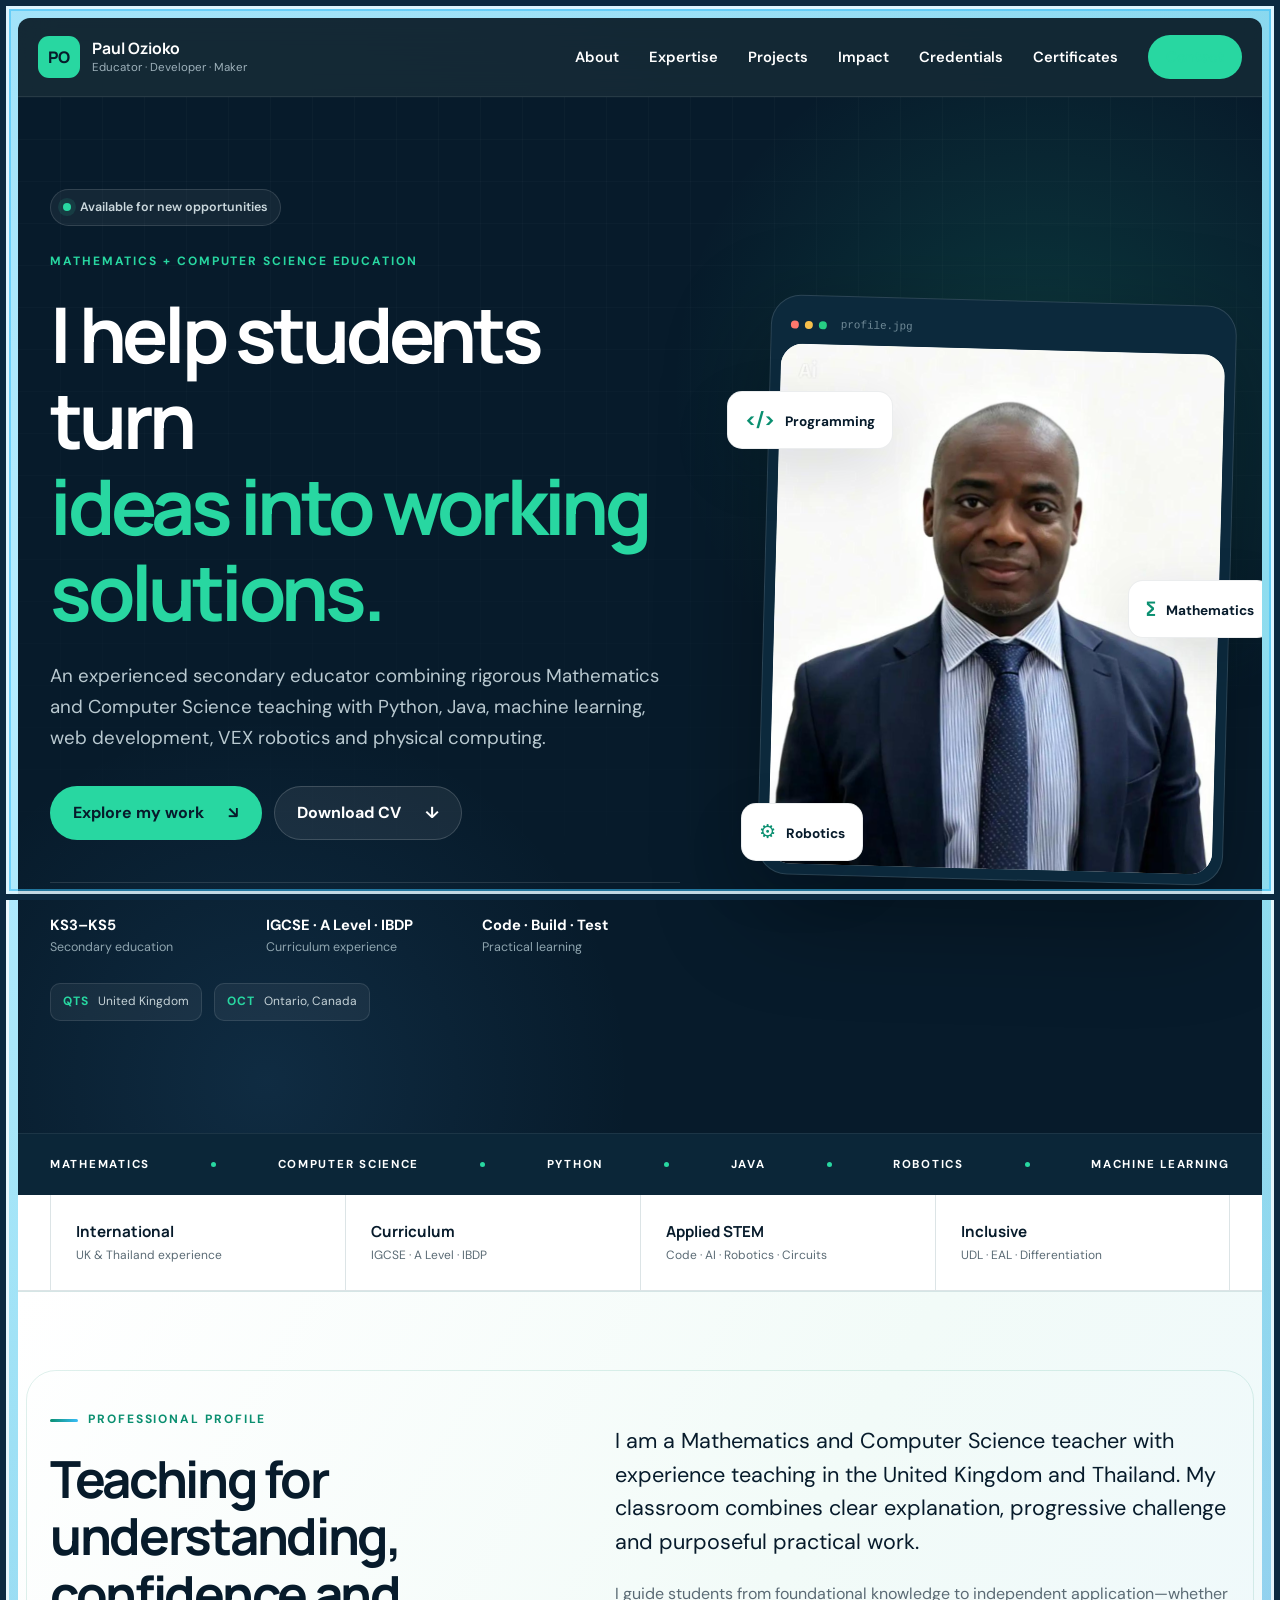
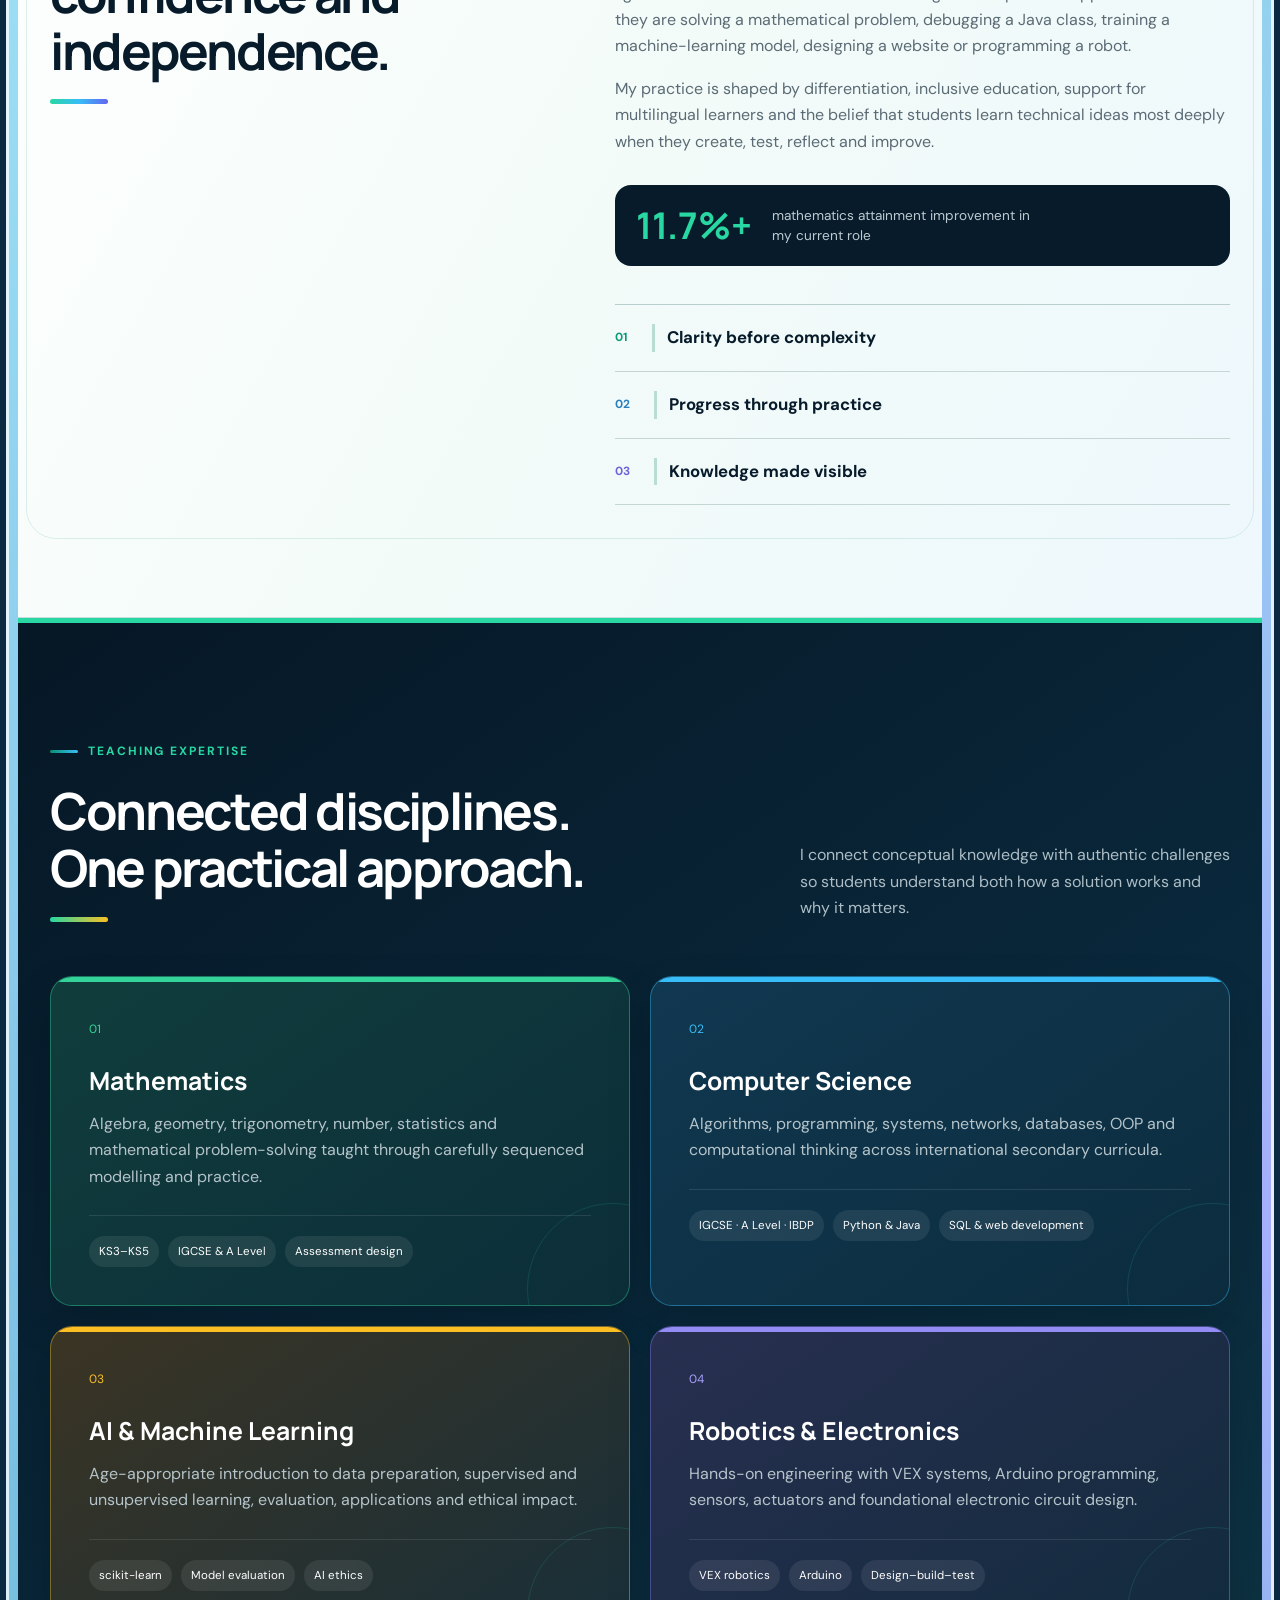
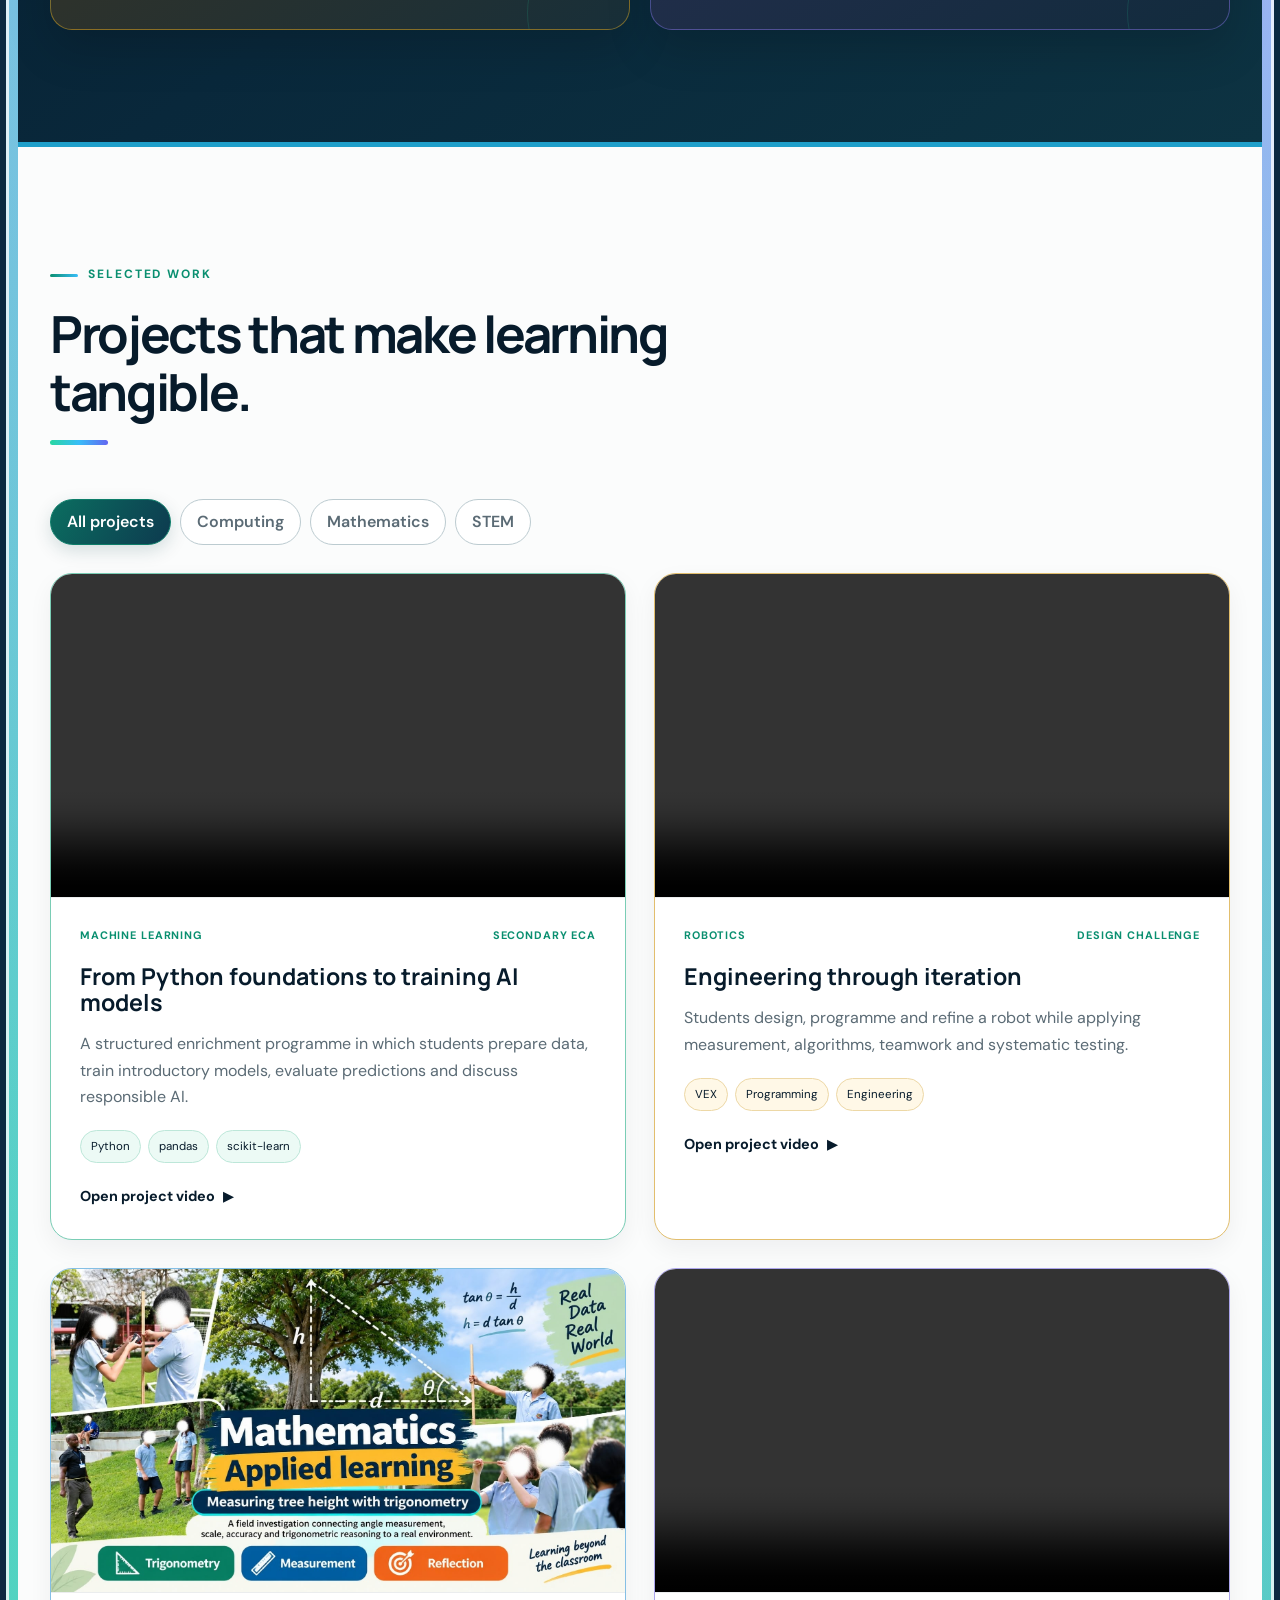
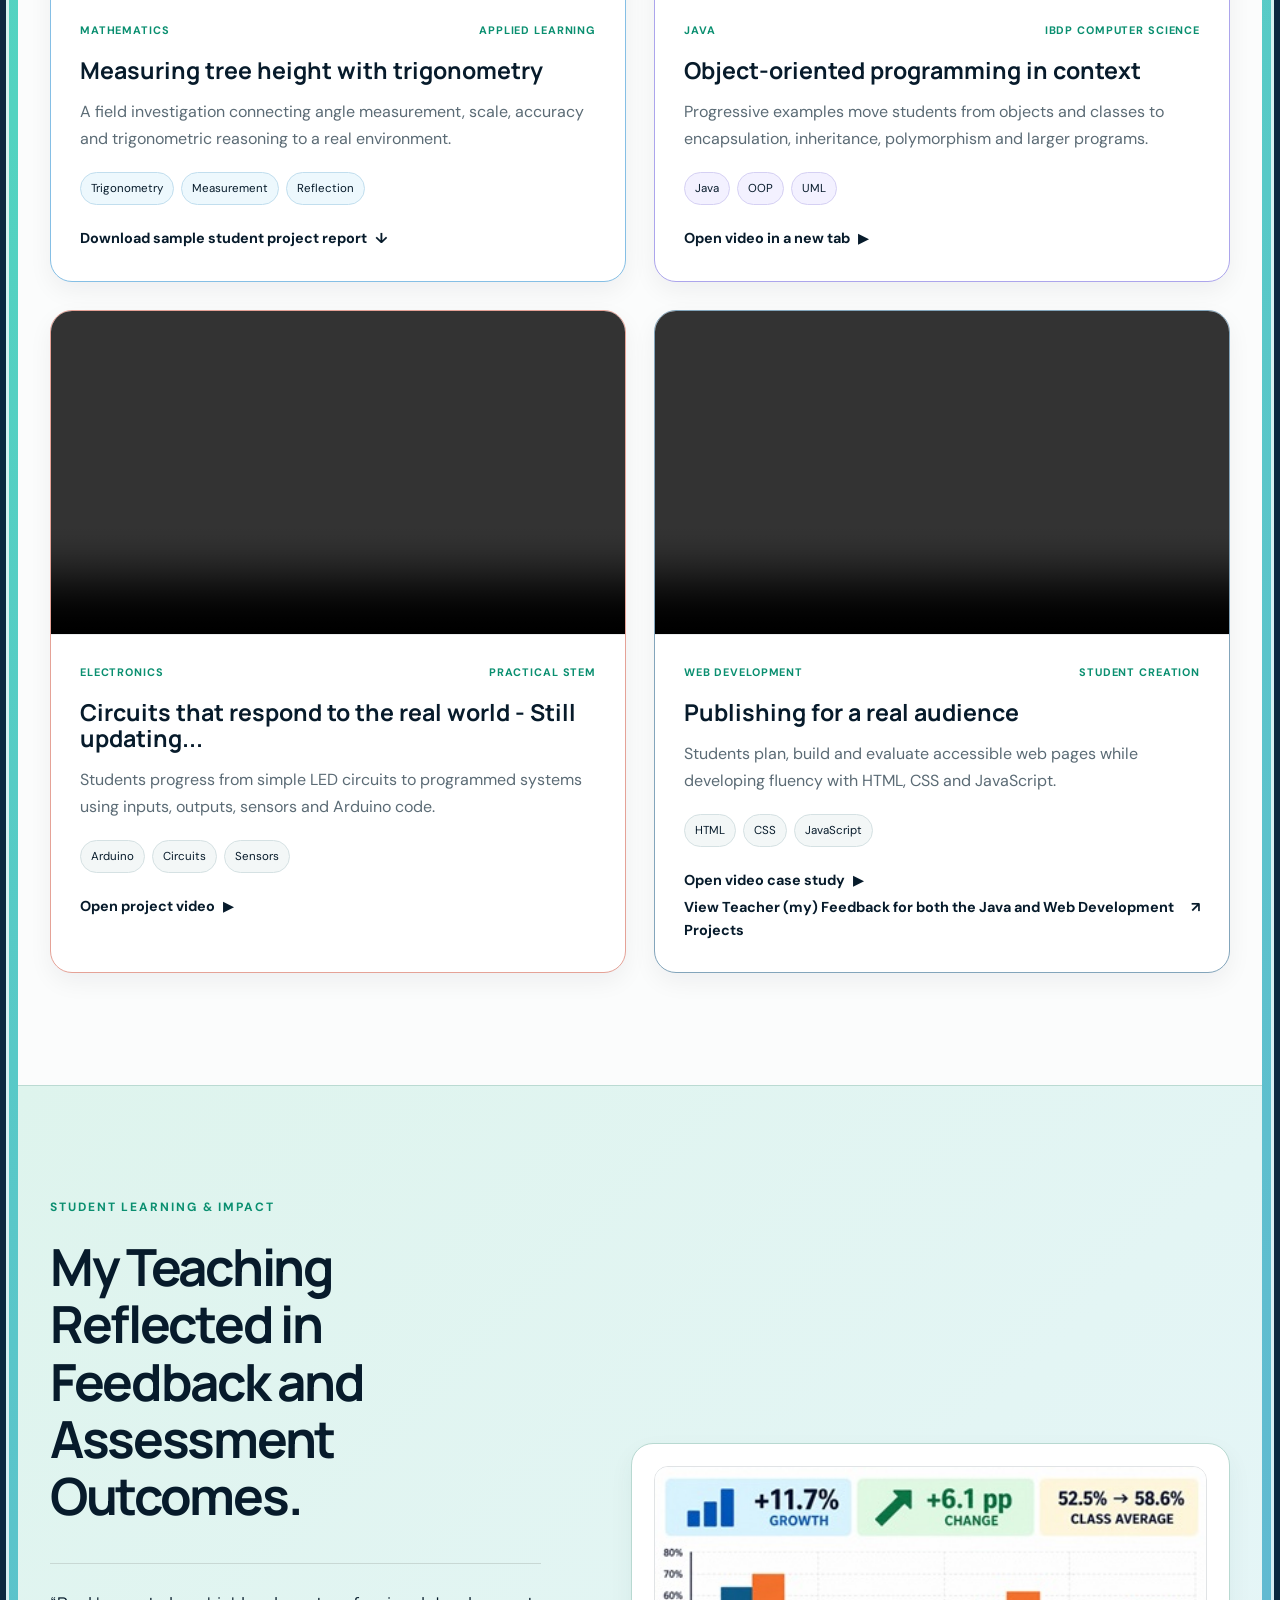
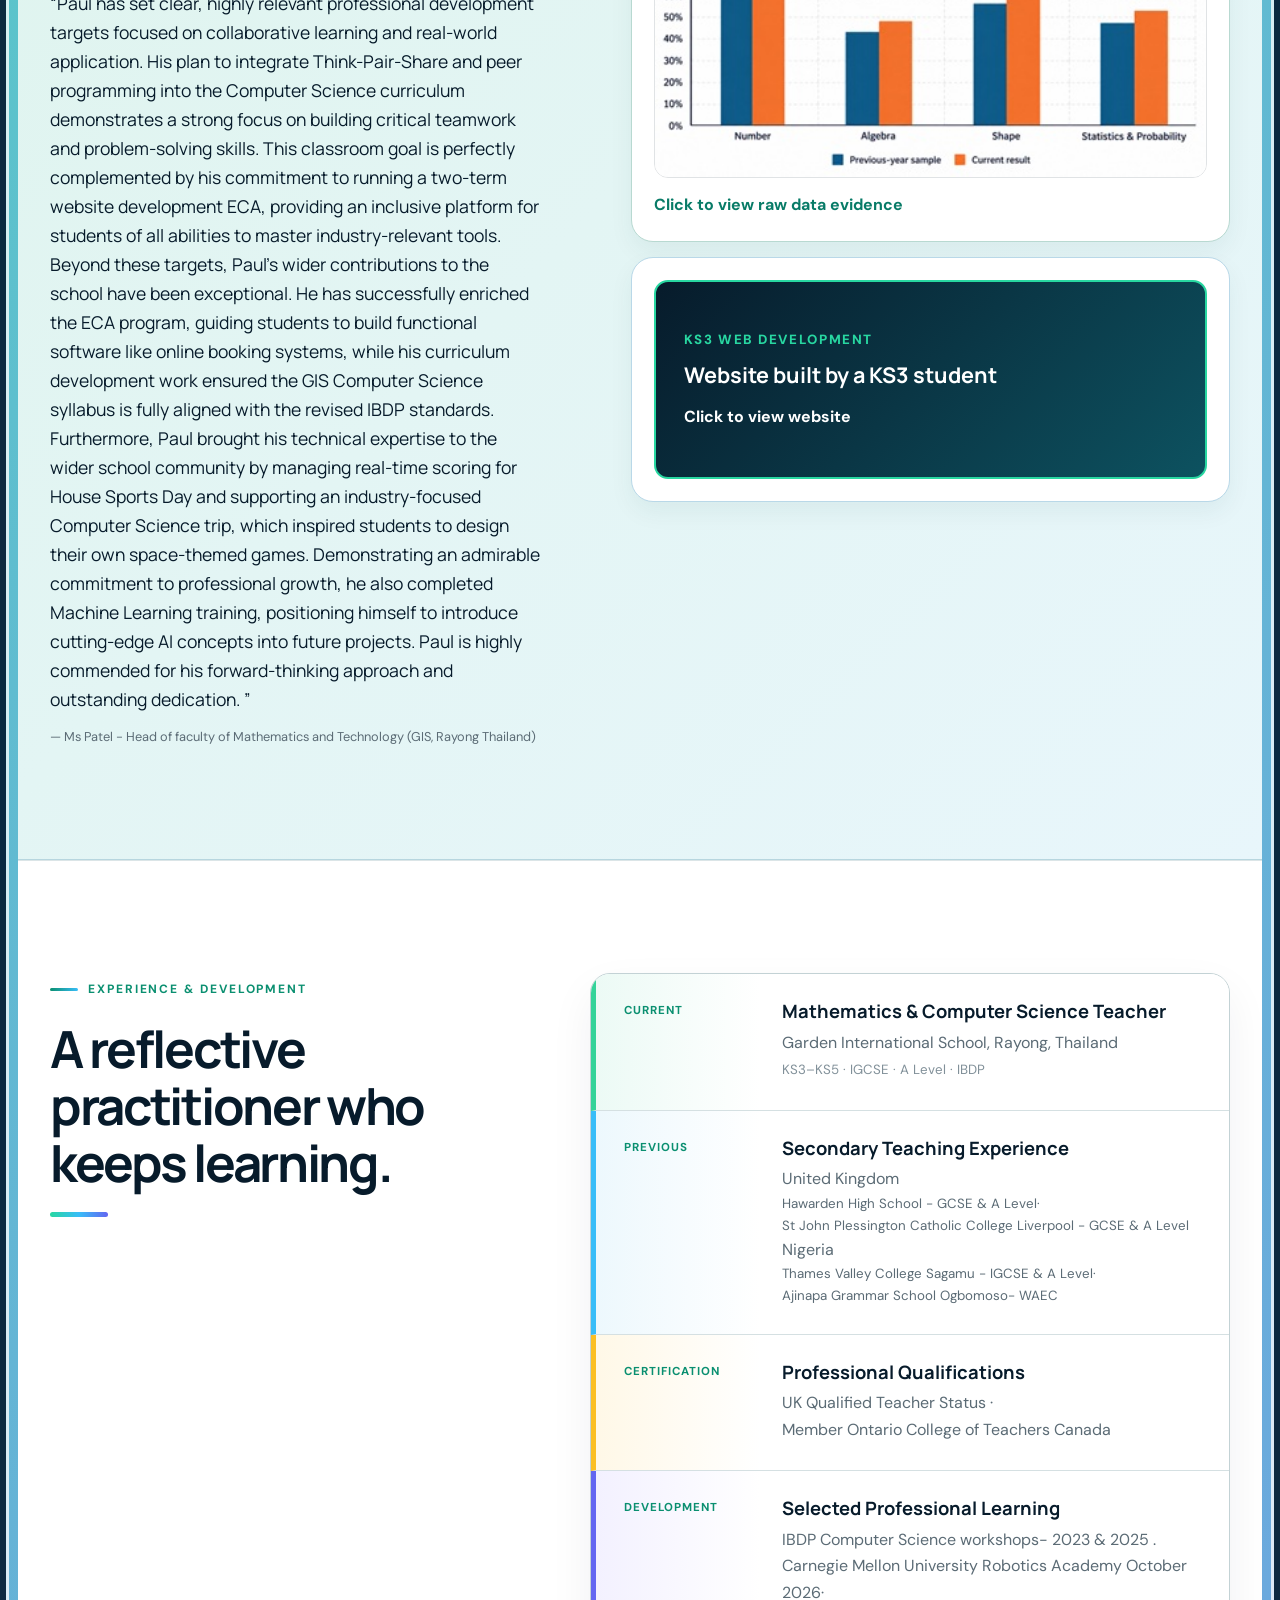
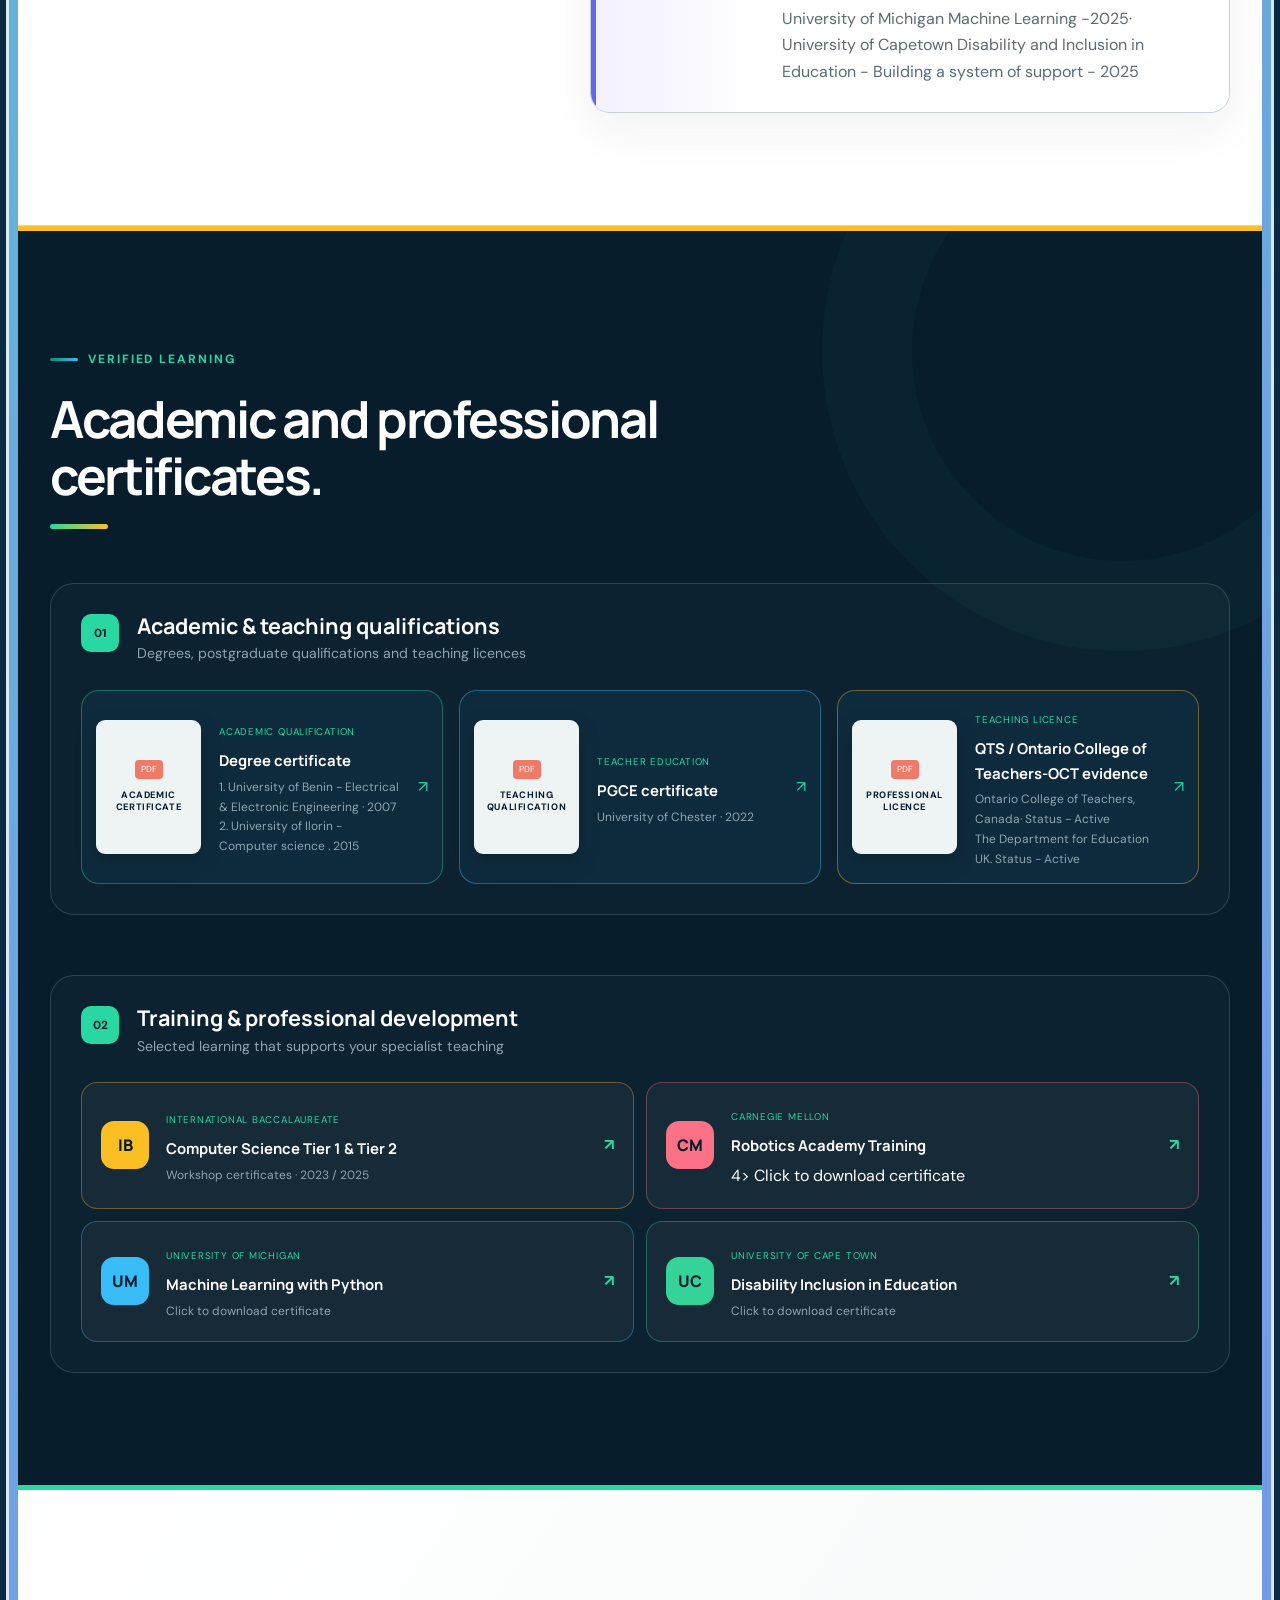
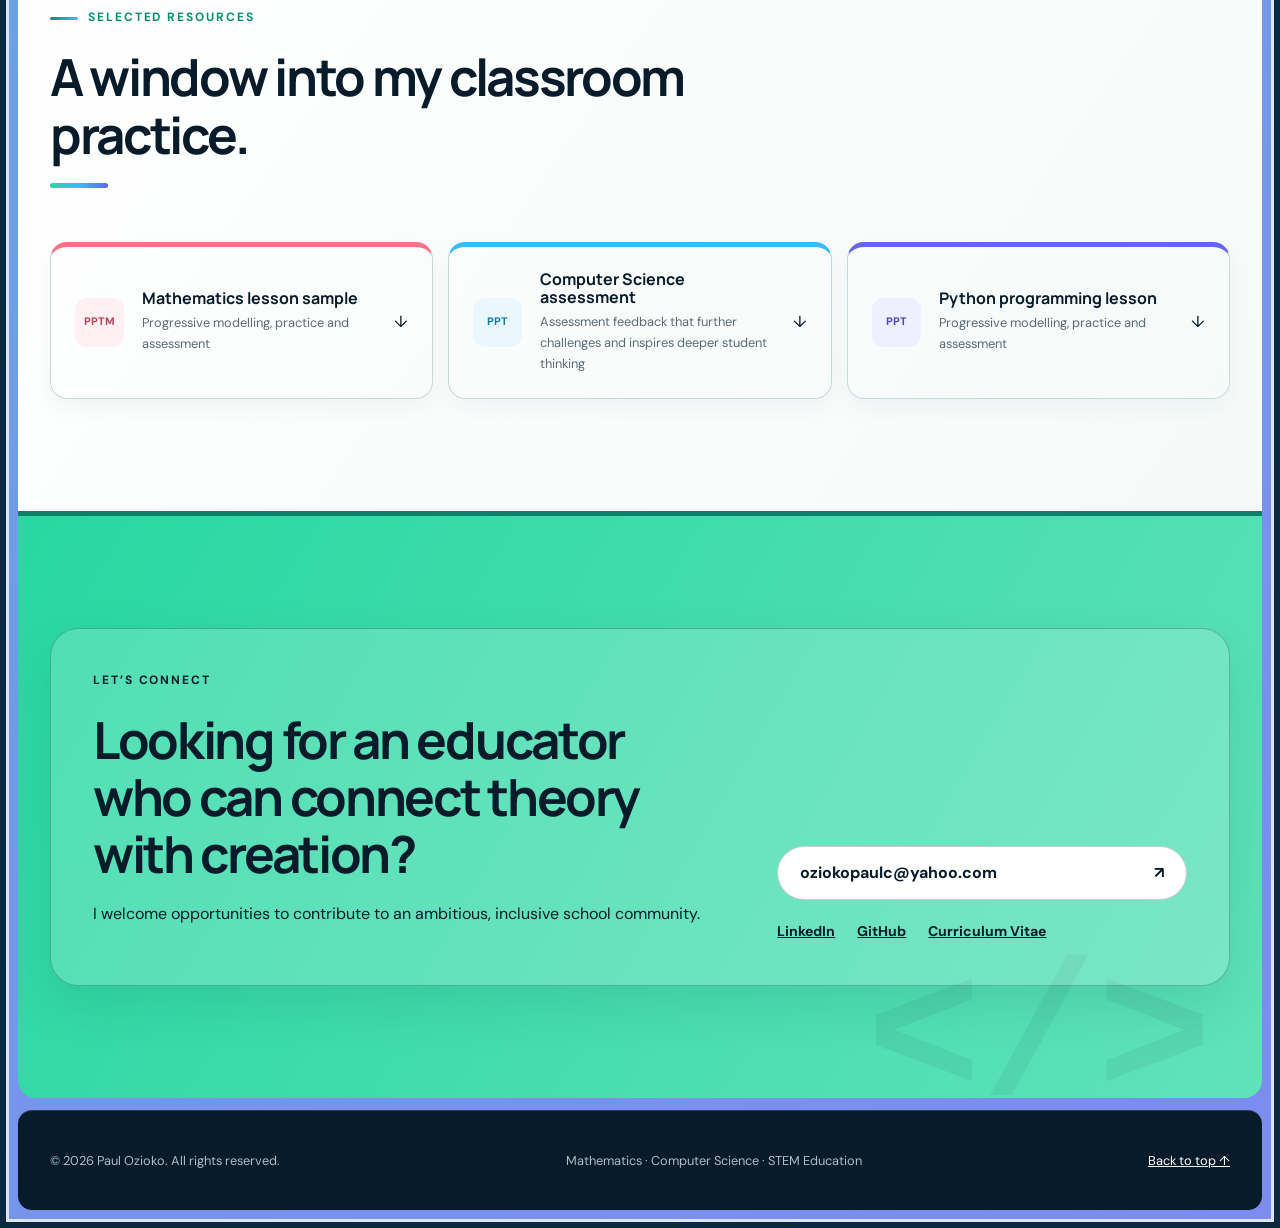
==== commit 30eb96c2: "Update index.html" ====
--- a/docs/index.html
+++ b/docs/index.html
@@ -363,9 +363,9 @@
             <div class="training-grid">
               <a class="training-card placeholder-link" href="ibdp-cs-tier-2.pdf
 "><span class="training-monogram">IB</span><div><small>International Baccalaureate</small><h4>Computer Science Tier 1 & Tier 2</h4><p>Workshop certificates · 2023 / 2025</p></div><b>↗</b></a>
-              <a class="training-card placeholder-link" href="carnegie.pdf"><span class="training-monogram">CM</span><div><small>Carnegie Mellon</small><h4>Robotics Academy Training</div><b>↗</b></a>
-              <a class="training-card placeholder-link" href="machine-learning-python.pdf"><span class="training-monogram">UM</span><div><small>University of Michigan</small><h4>Machine Learning with Python</h4><p>Certificate</p></div><b>↗</b></a>
-              <a class="training-card placeholder-link" href="disability-inclusion-education.pdf"><span class="training-monogram">UC</span><div><small>University of Cape Town</small><h4>Disability Inclusion in Education</h4><p>Certificate</p></div><b>↗</b></a>
+              <a class="training-card placeholder-link" href="carnegie.pdf"><span class="training-monogram">CM</span><div><small>Carnegie Mellon</small><h4>Robotics Academy Training  </h4>4> Click to download certificate</p></div><b>↗</b></a>
+              <a class="training-card placeholder-link" href="machine-learning-python.pdf"><span class="training-monogram">UM</span><div><small>University of Michigan</small><h4>Machine Learning with Python</h4><p>Click to download certificate</p></div><b>↗</b></a>
+              <a class="training-card placeholder-link" href="disability-inclusion-education.pdf"><span class="training-monogram">UC</span><div><small>University of Cape Town</small><h4>Disability Inclusion in Education</h4><p>Click to download certificate</p></div><b>↗</b></a>
             </div>
           </div>
         </div>
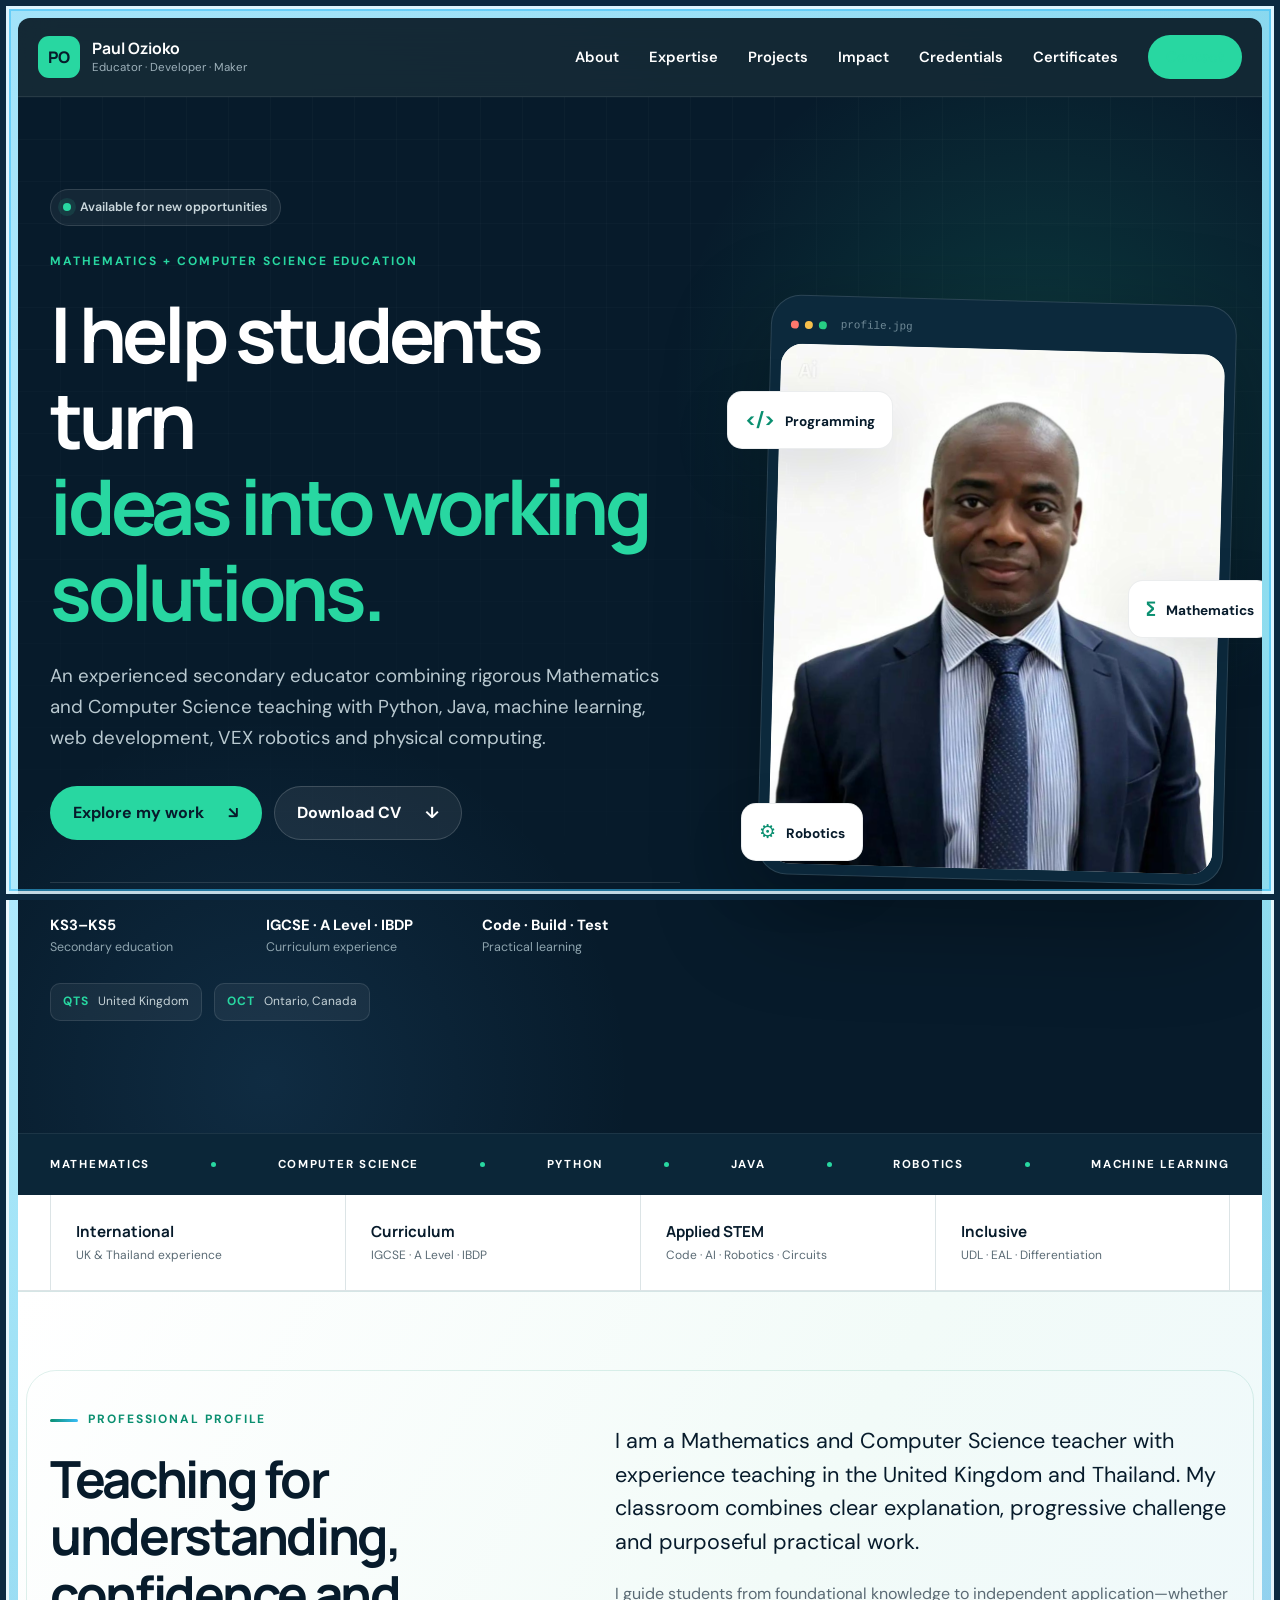
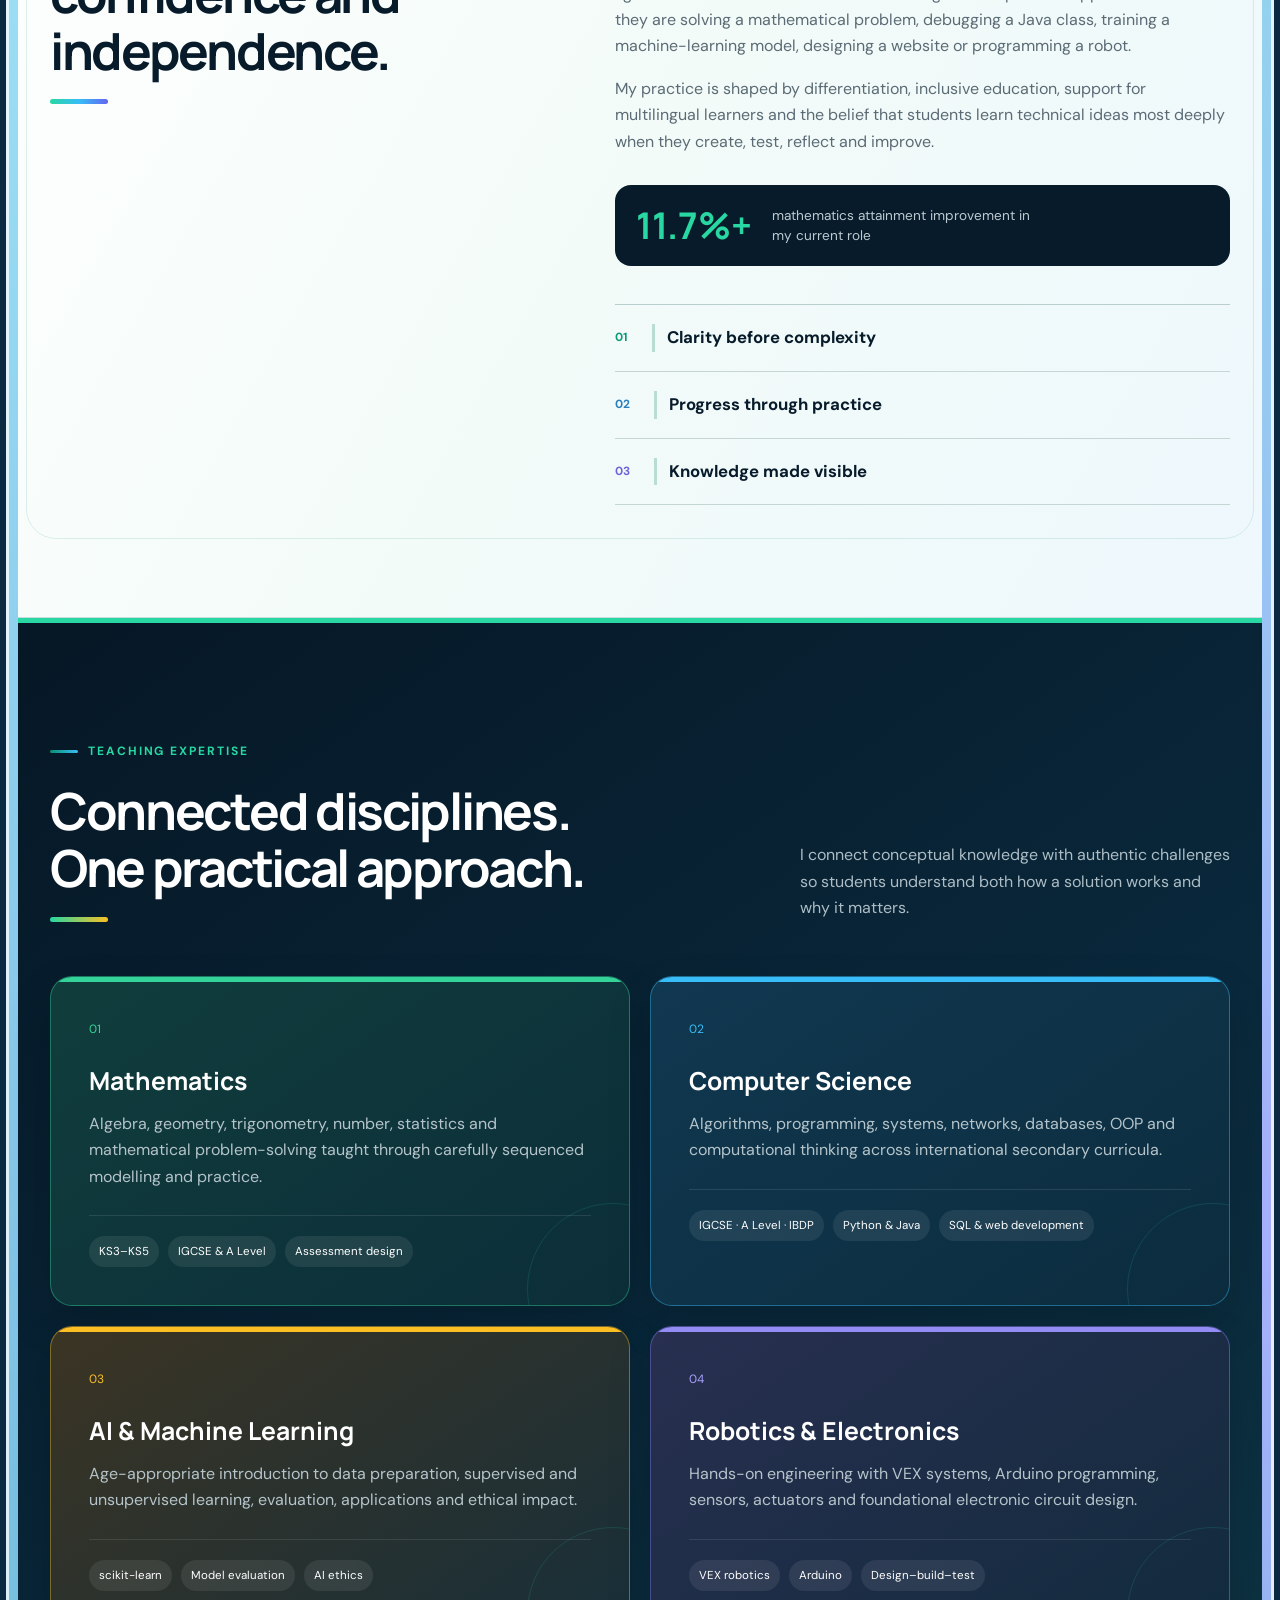
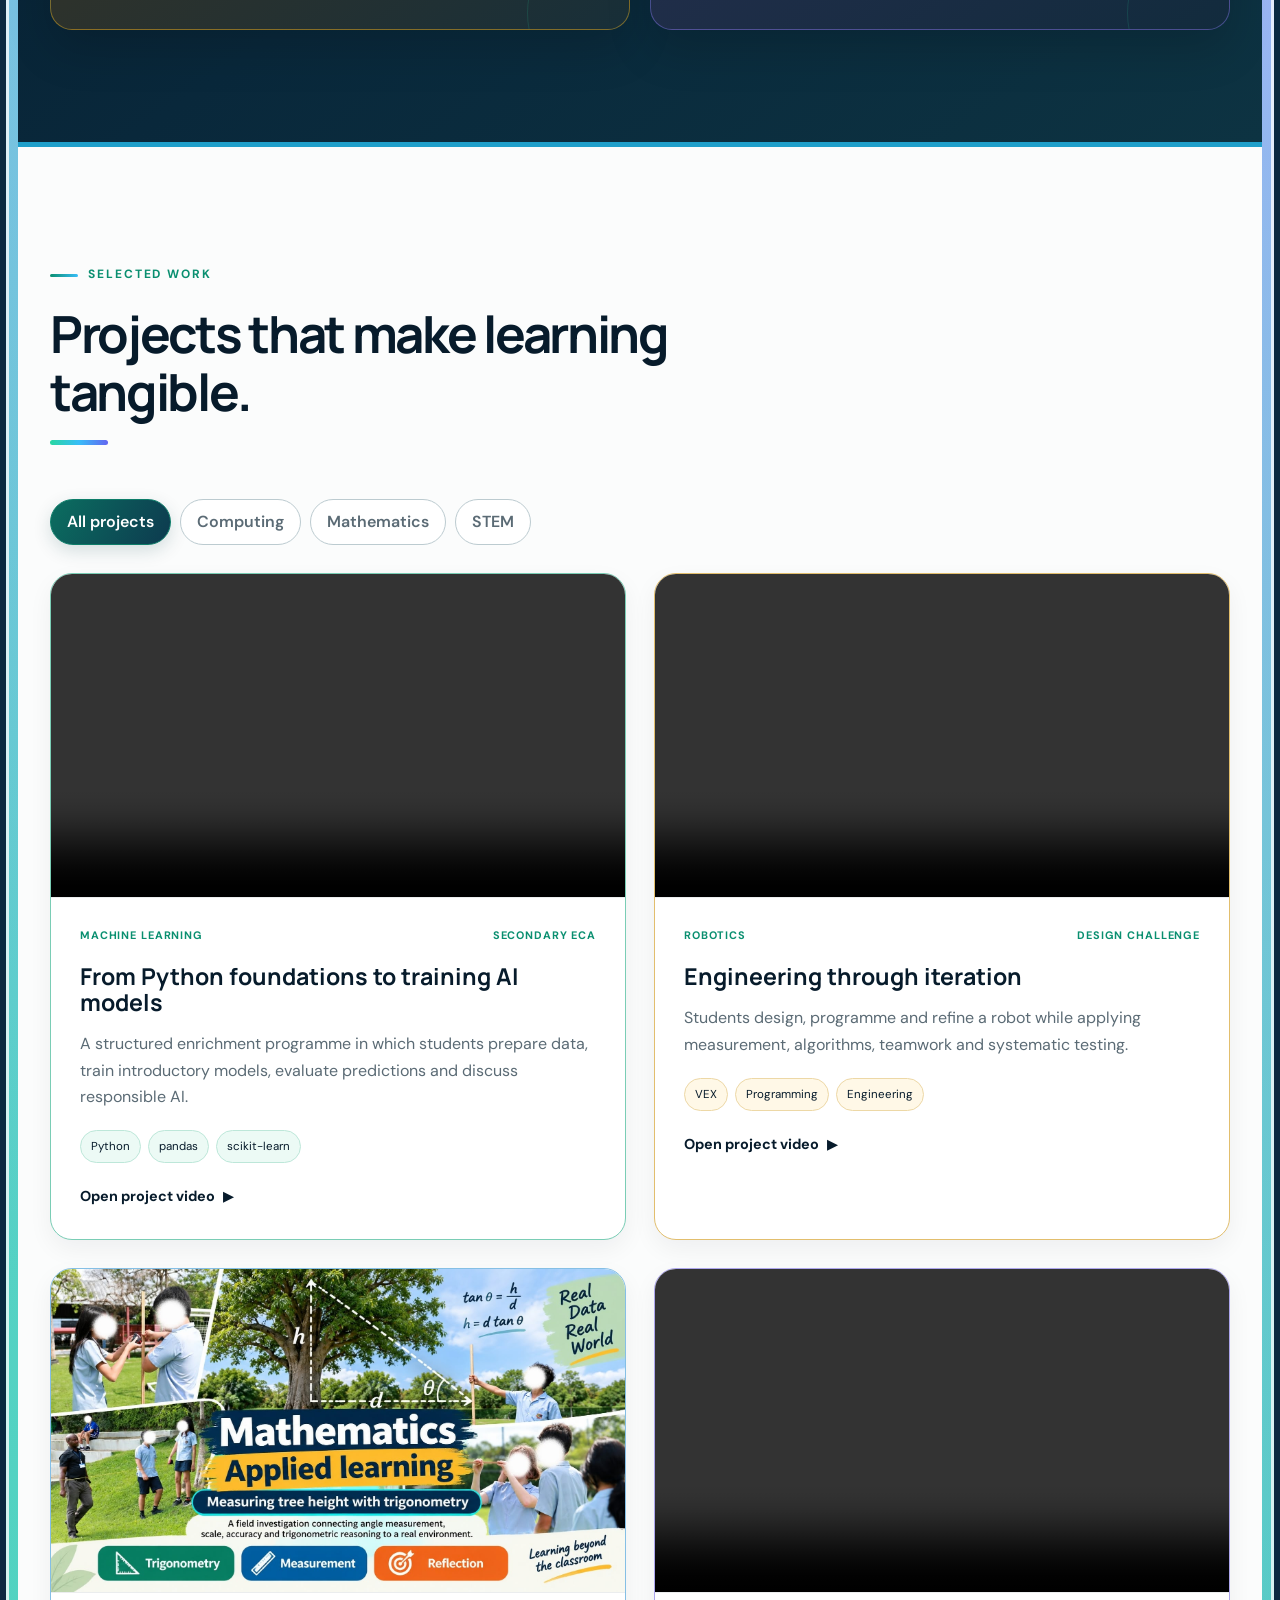
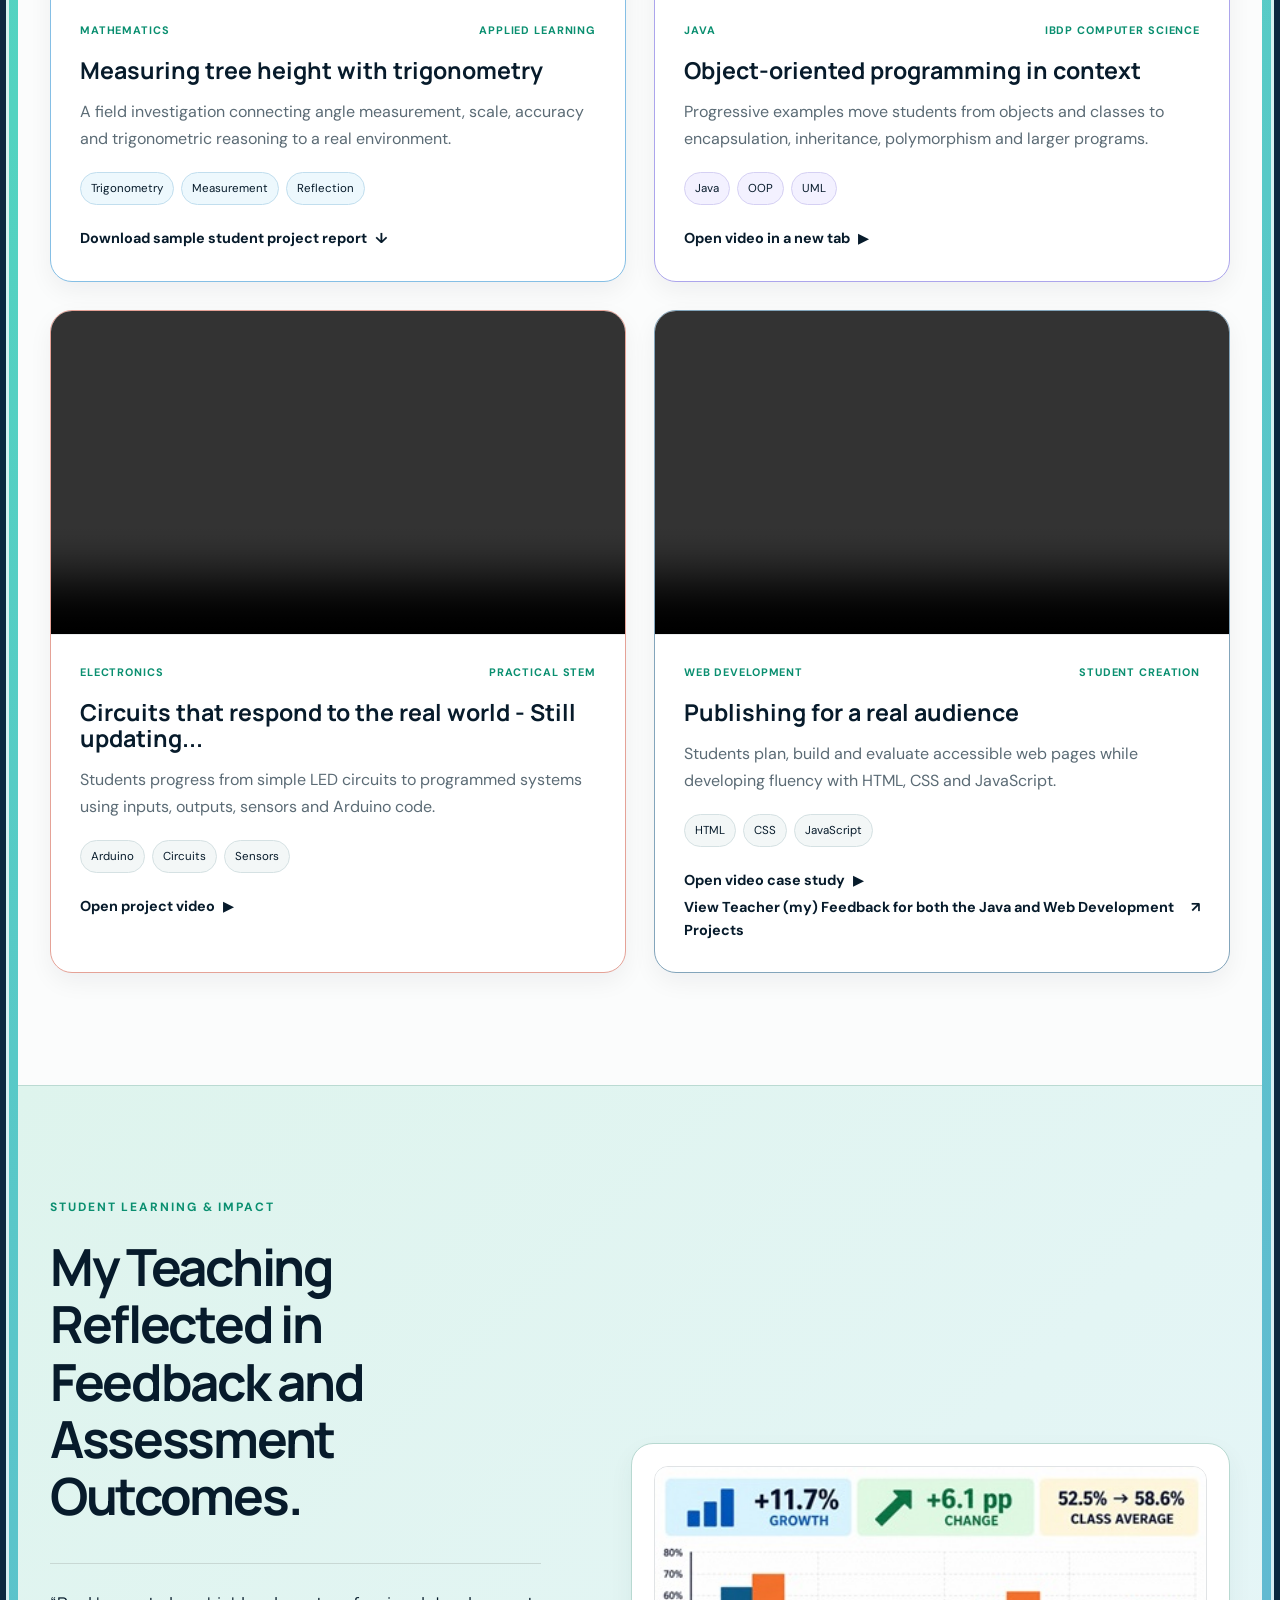
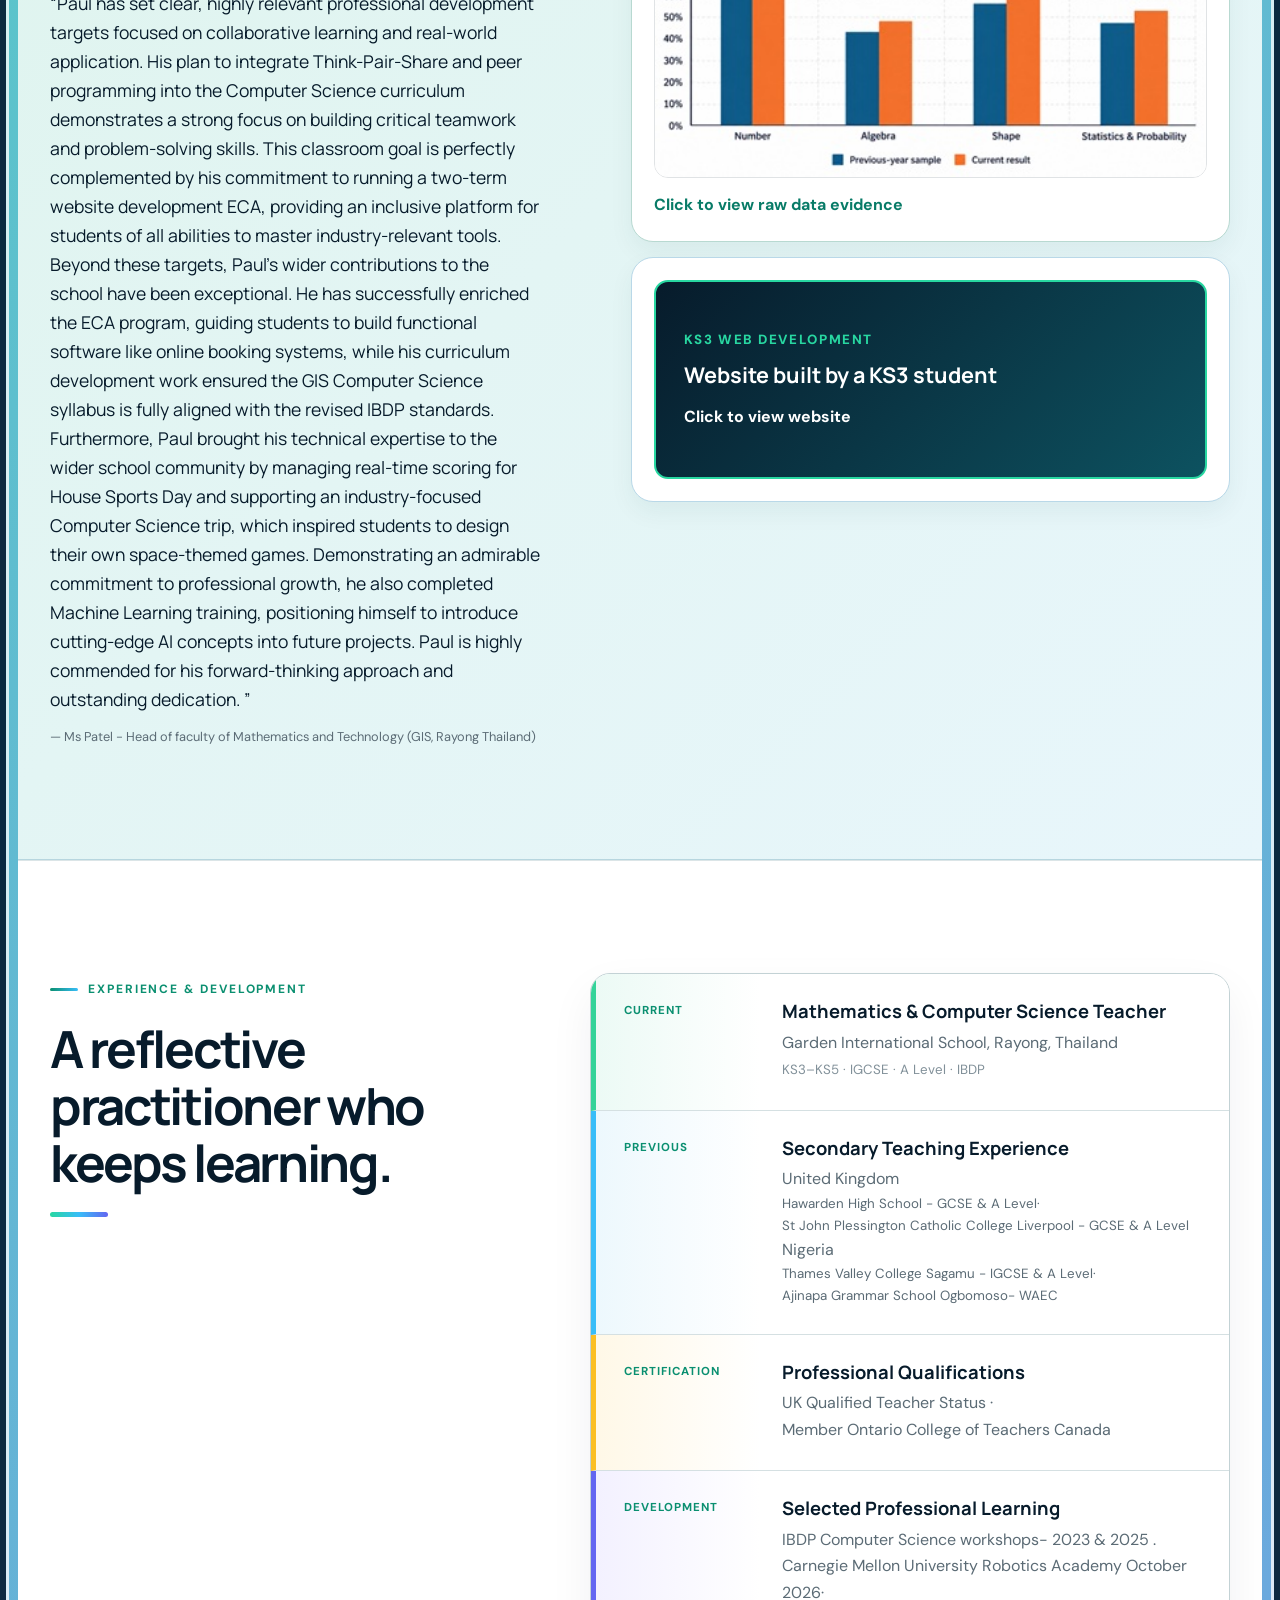
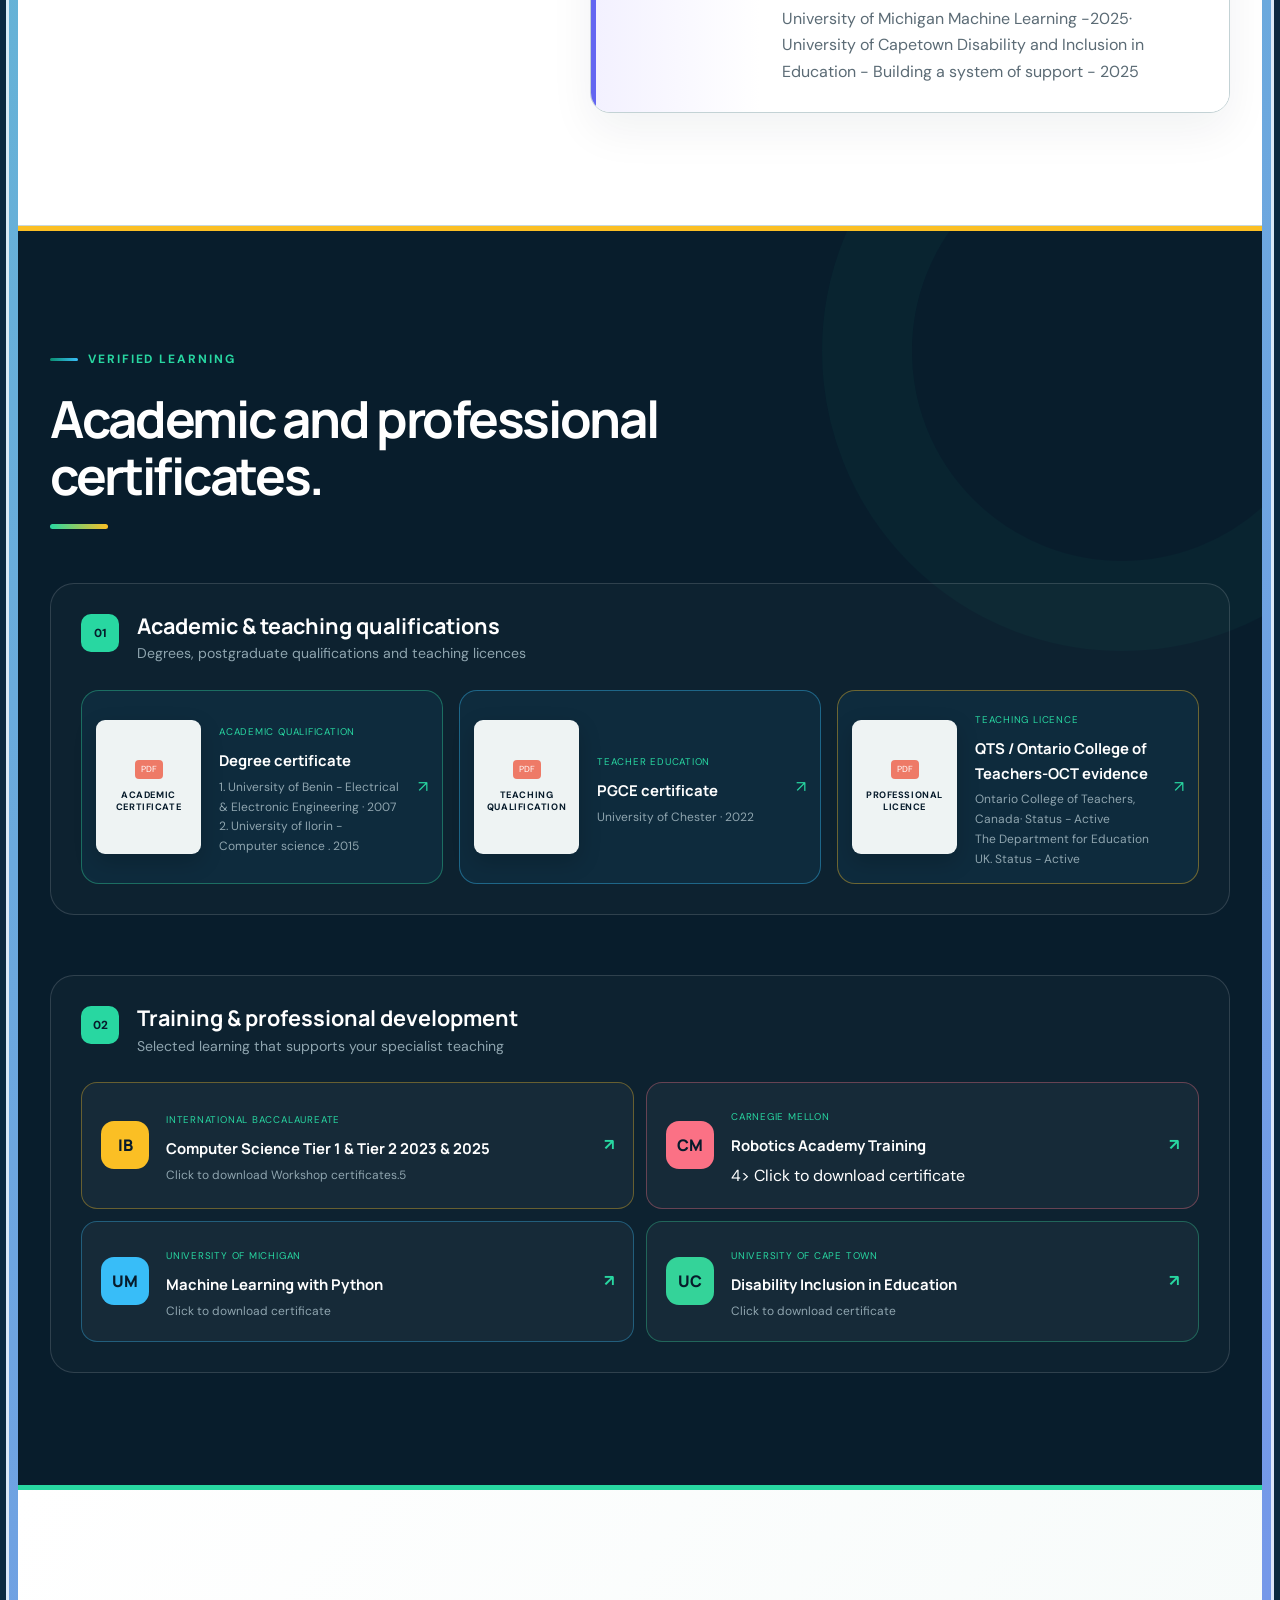
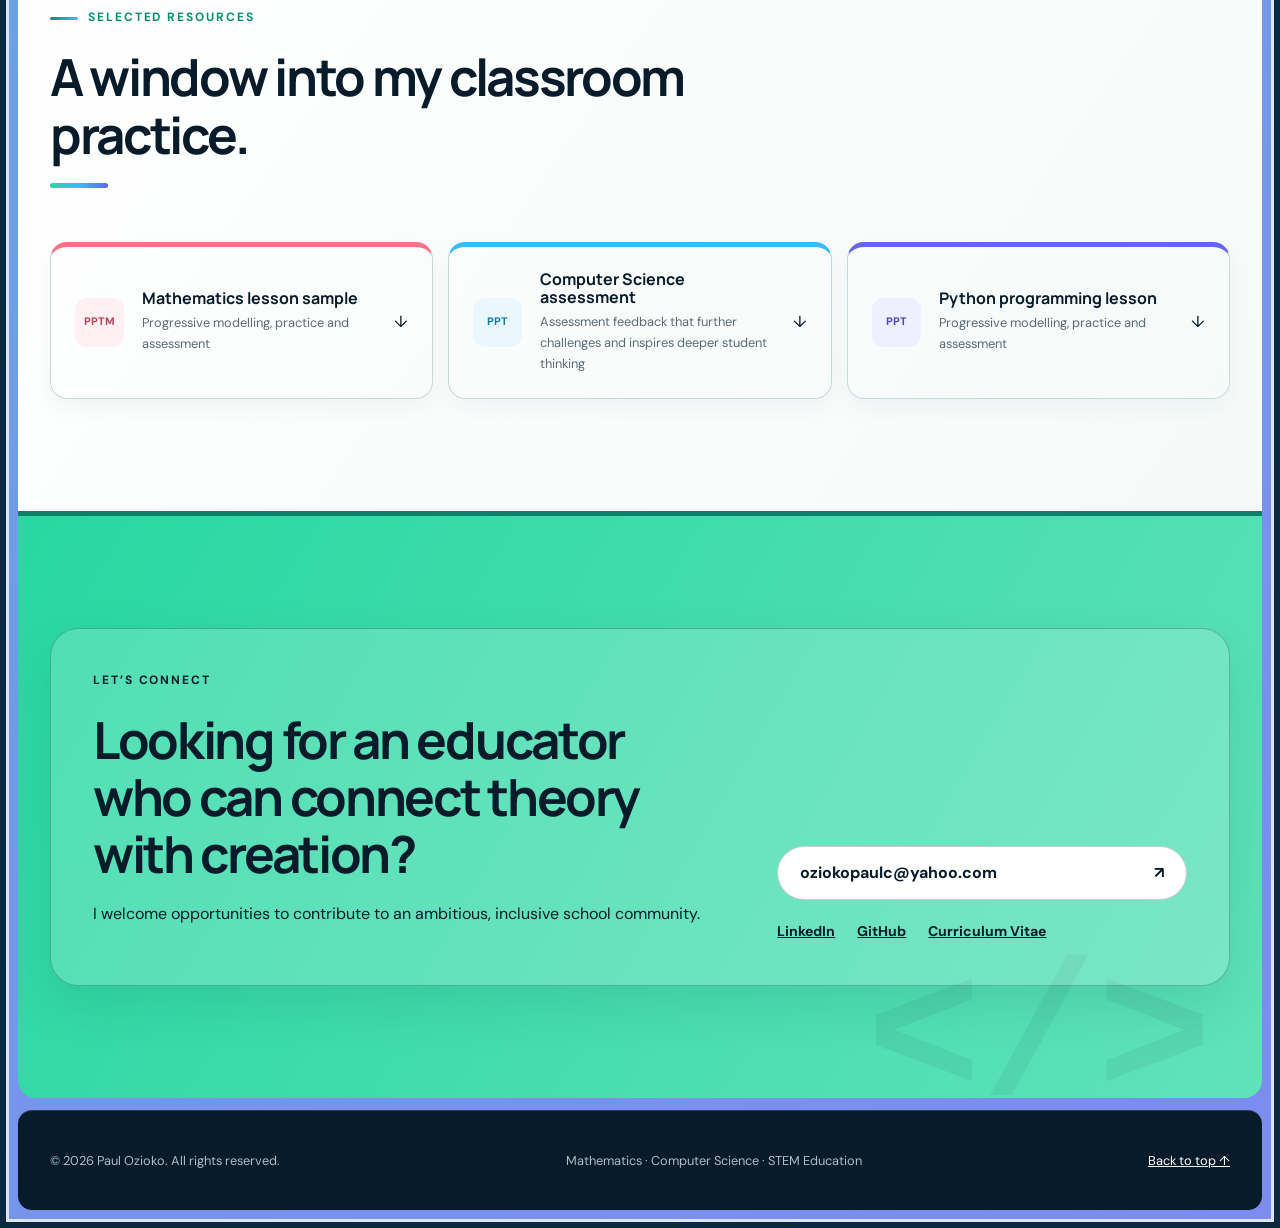
==== commit 0e44b822: "Update index.html" ====
--- a/docs/index.html
+++ b/docs/index.html
@@ -362,7 +362,7 @@
             <div class="group-heading"><span>02</span><div><h3>Training & professional development</h3><p>Selected learning that supports your specialist teaching</p></div></div>
             <div class="training-grid">
               <a class="training-card placeholder-link" href="ibdp-cs-tier-2.pdf
-"><span class="training-monogram">IB</span><div><small>International Baccalaureate</small><h4>Computer Science Tier 1 & Tier 2</h4><p>Workshop certificates · 2023 / 2025</p></div><b>↗</b></a>
+"><span class="training-monogram">IB</span><div><small>International Baccalaureate</small><h4>Computer Science Tier 1 & Tier 2 2023 & 2025</h4><p> Click to download Workshop certificates.5</p></div><b>↗</b></a>
               <a class="training-card placeholder-link" href="carnegie.pdf"><span class="training-monogram">CM</span><div><small>Carnegie Mellon</small><h4>Robotics Academy Training  </h4>4> Click to download certificate</p></div><b>↗</b></a>
               <a class="training-card placeholder-link" href="machine-learning-python.pdf"><span class="training-monogram">UM</span><div><small>University of Michigan</small><h4>Machine Learning with Python</h4><p>Click to download certificate</p></div><b>↗</b></a>
               <a class="training-card placeholder-link" href="disability-inclusion-education.pdf"><span class="training-monogram">UC</span><div><small>University of Cape Town</small><h4>Disability Inclusion in Education</h4><p>Click to download certificate</p></div><b>↗</b></a>
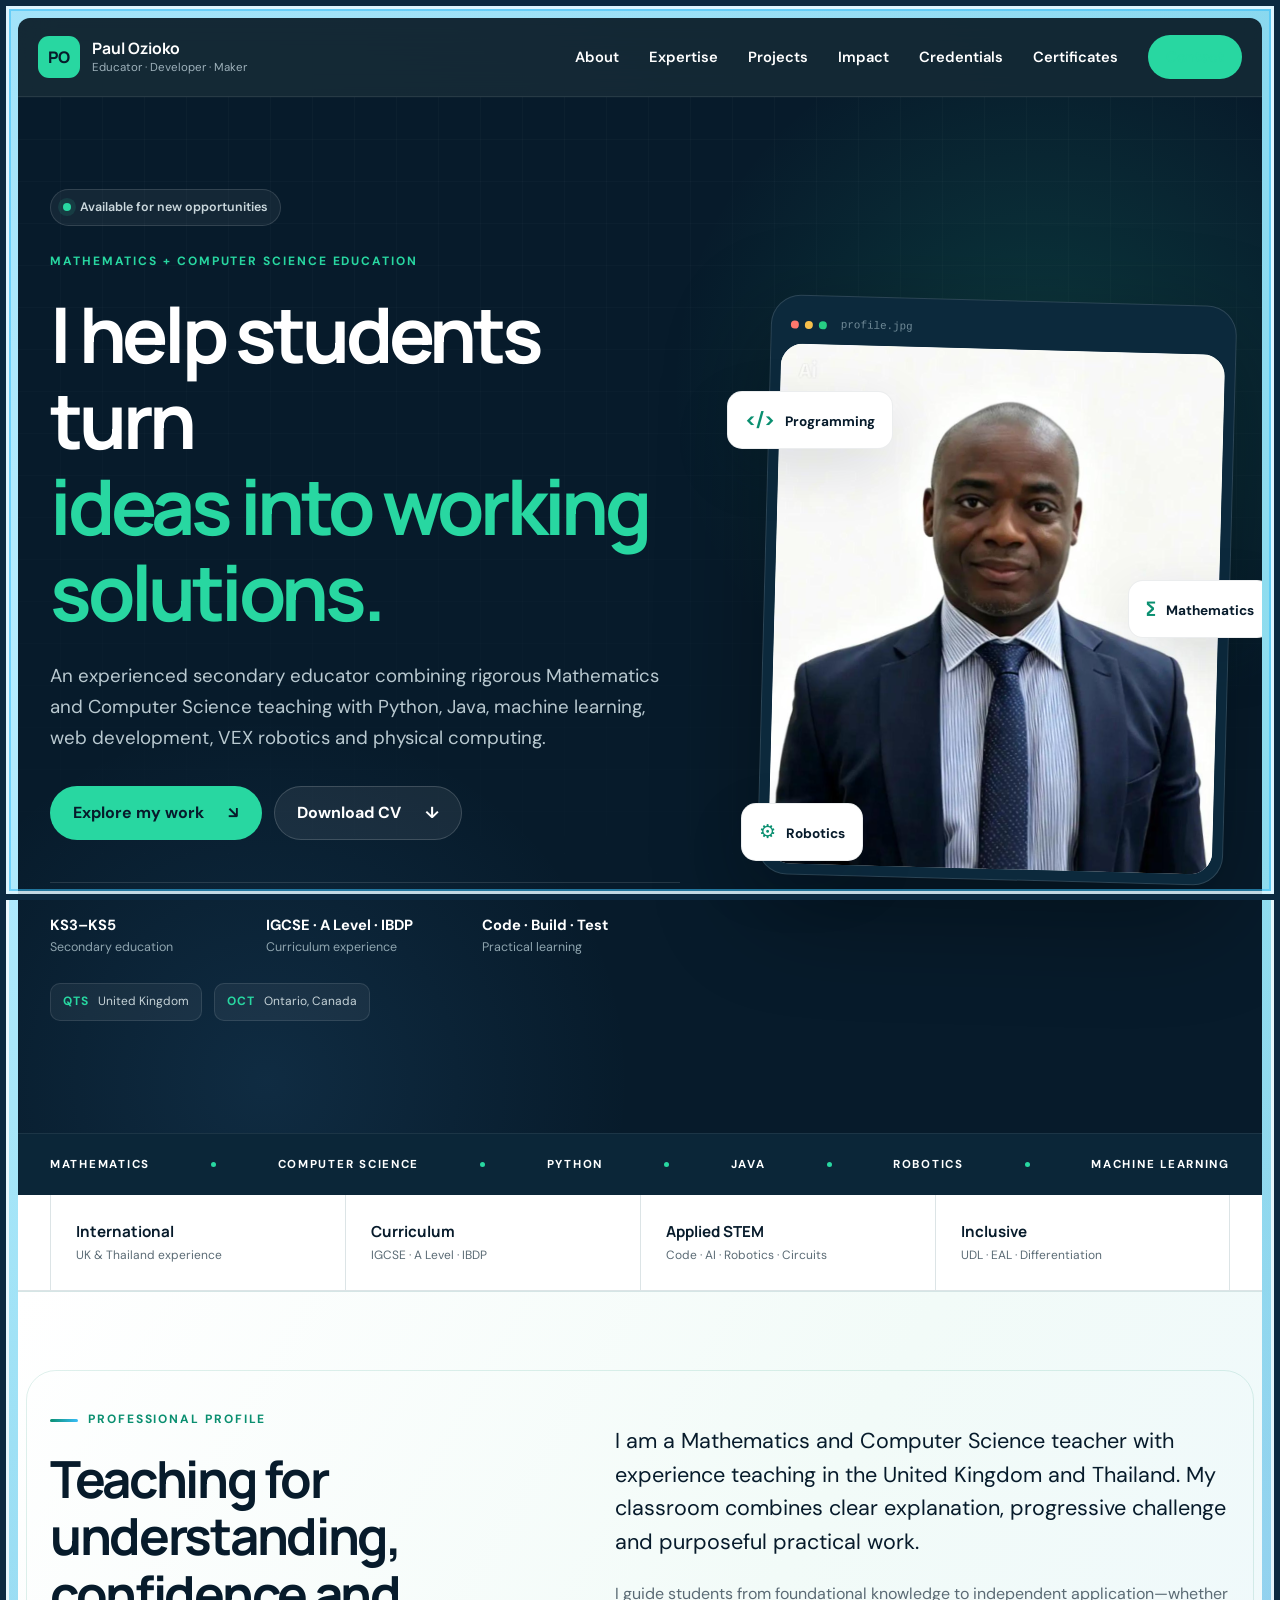
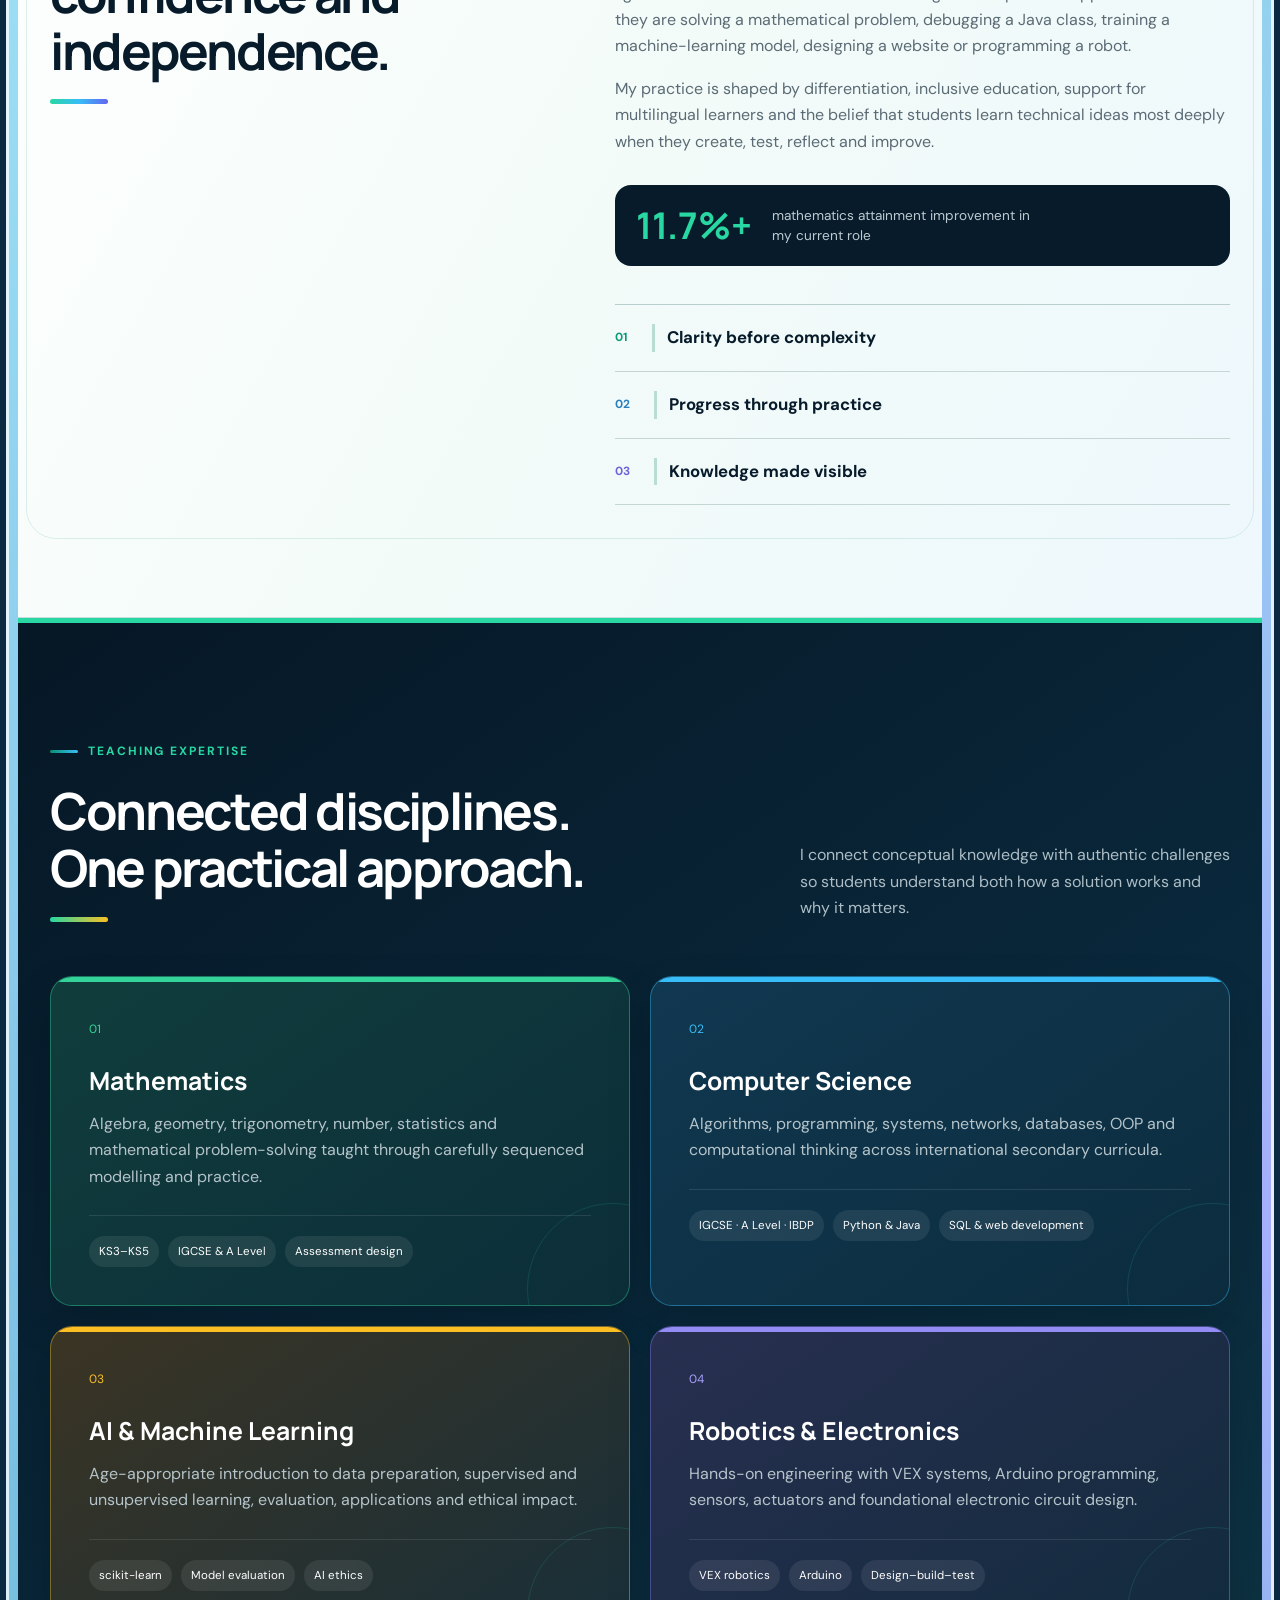
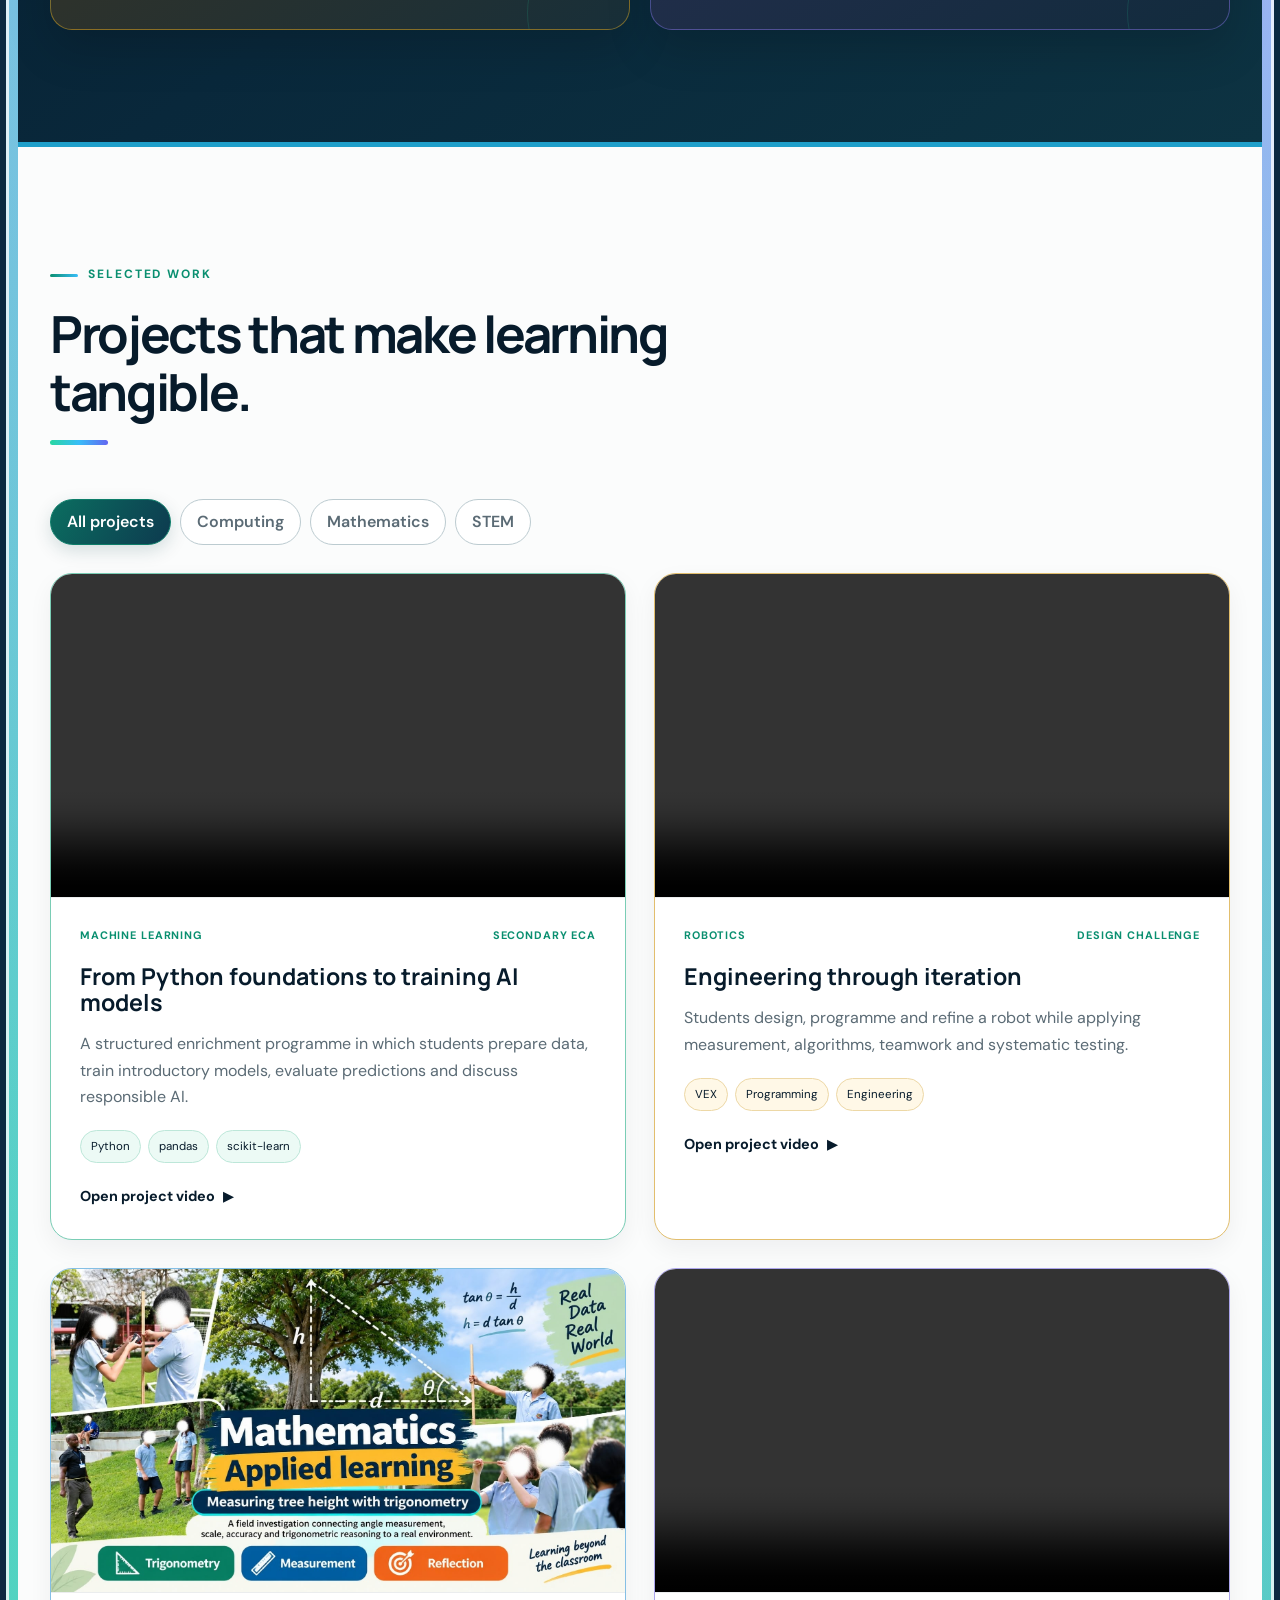
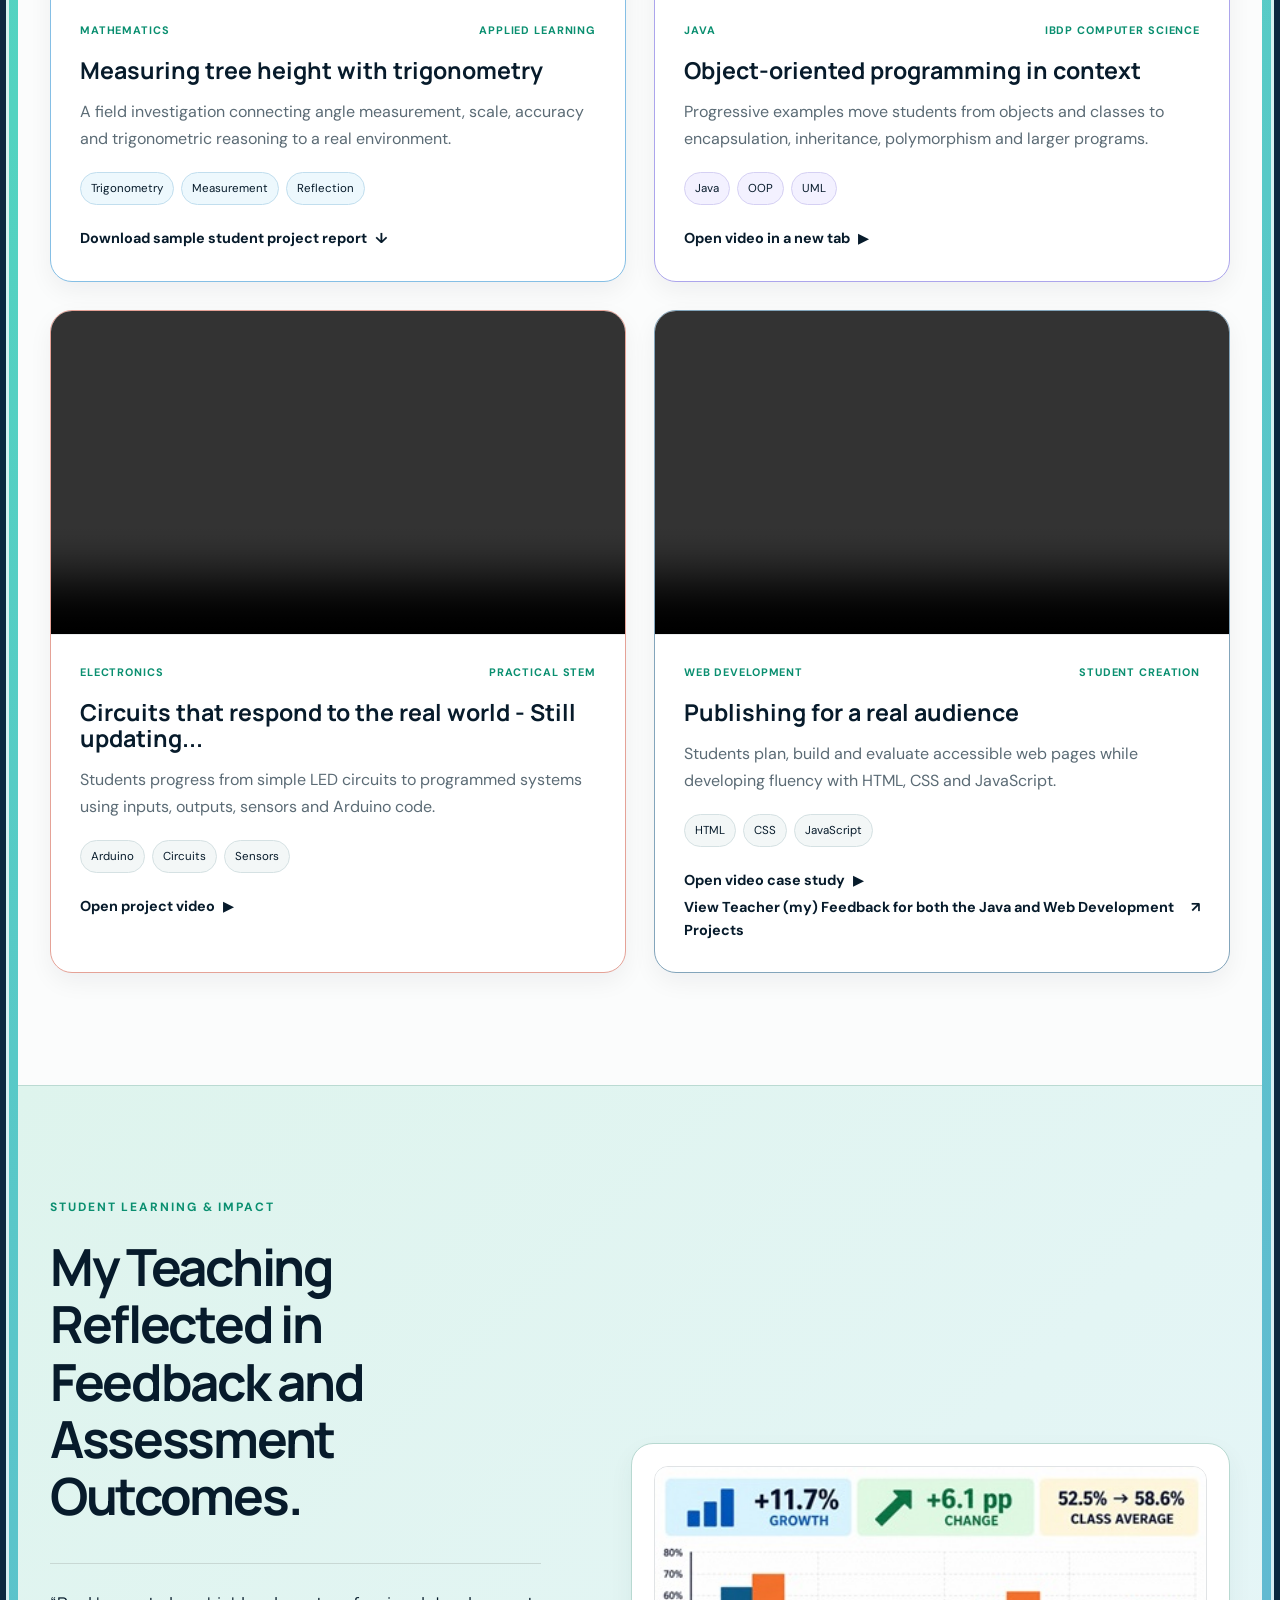
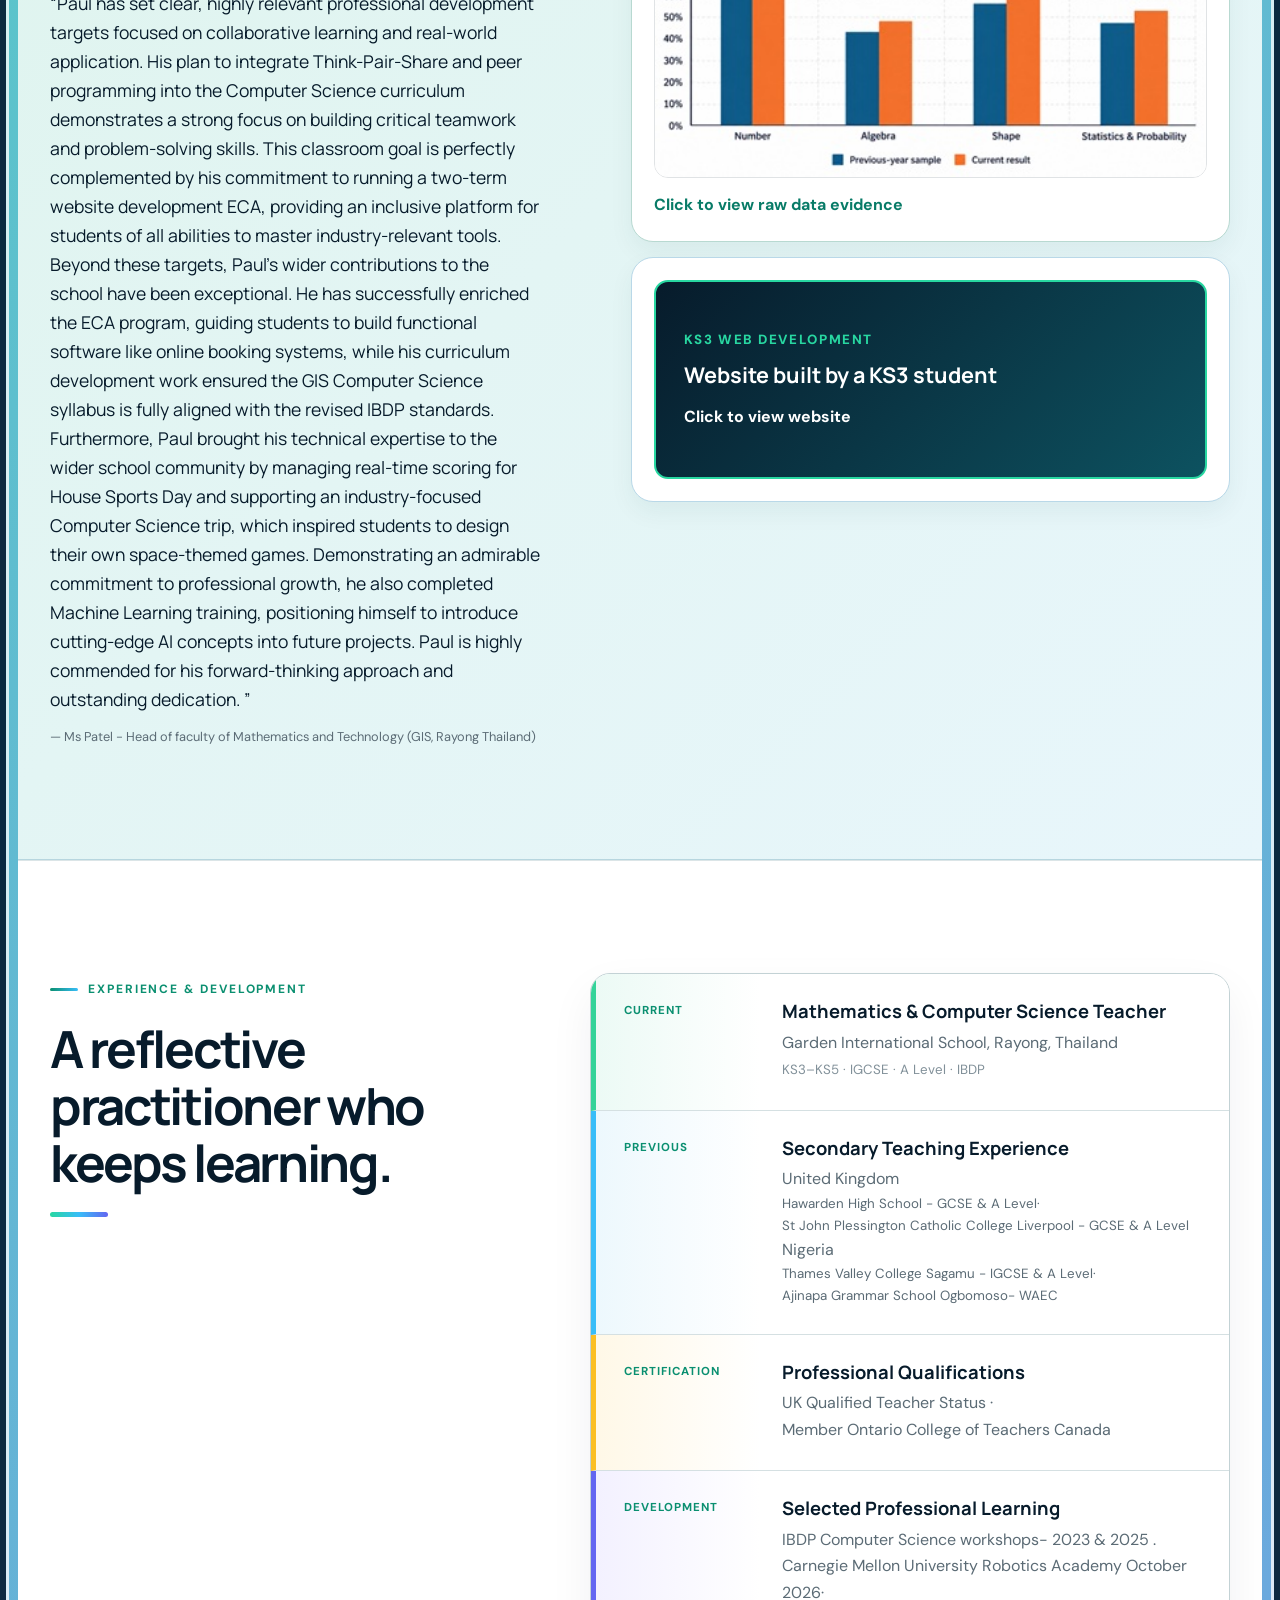
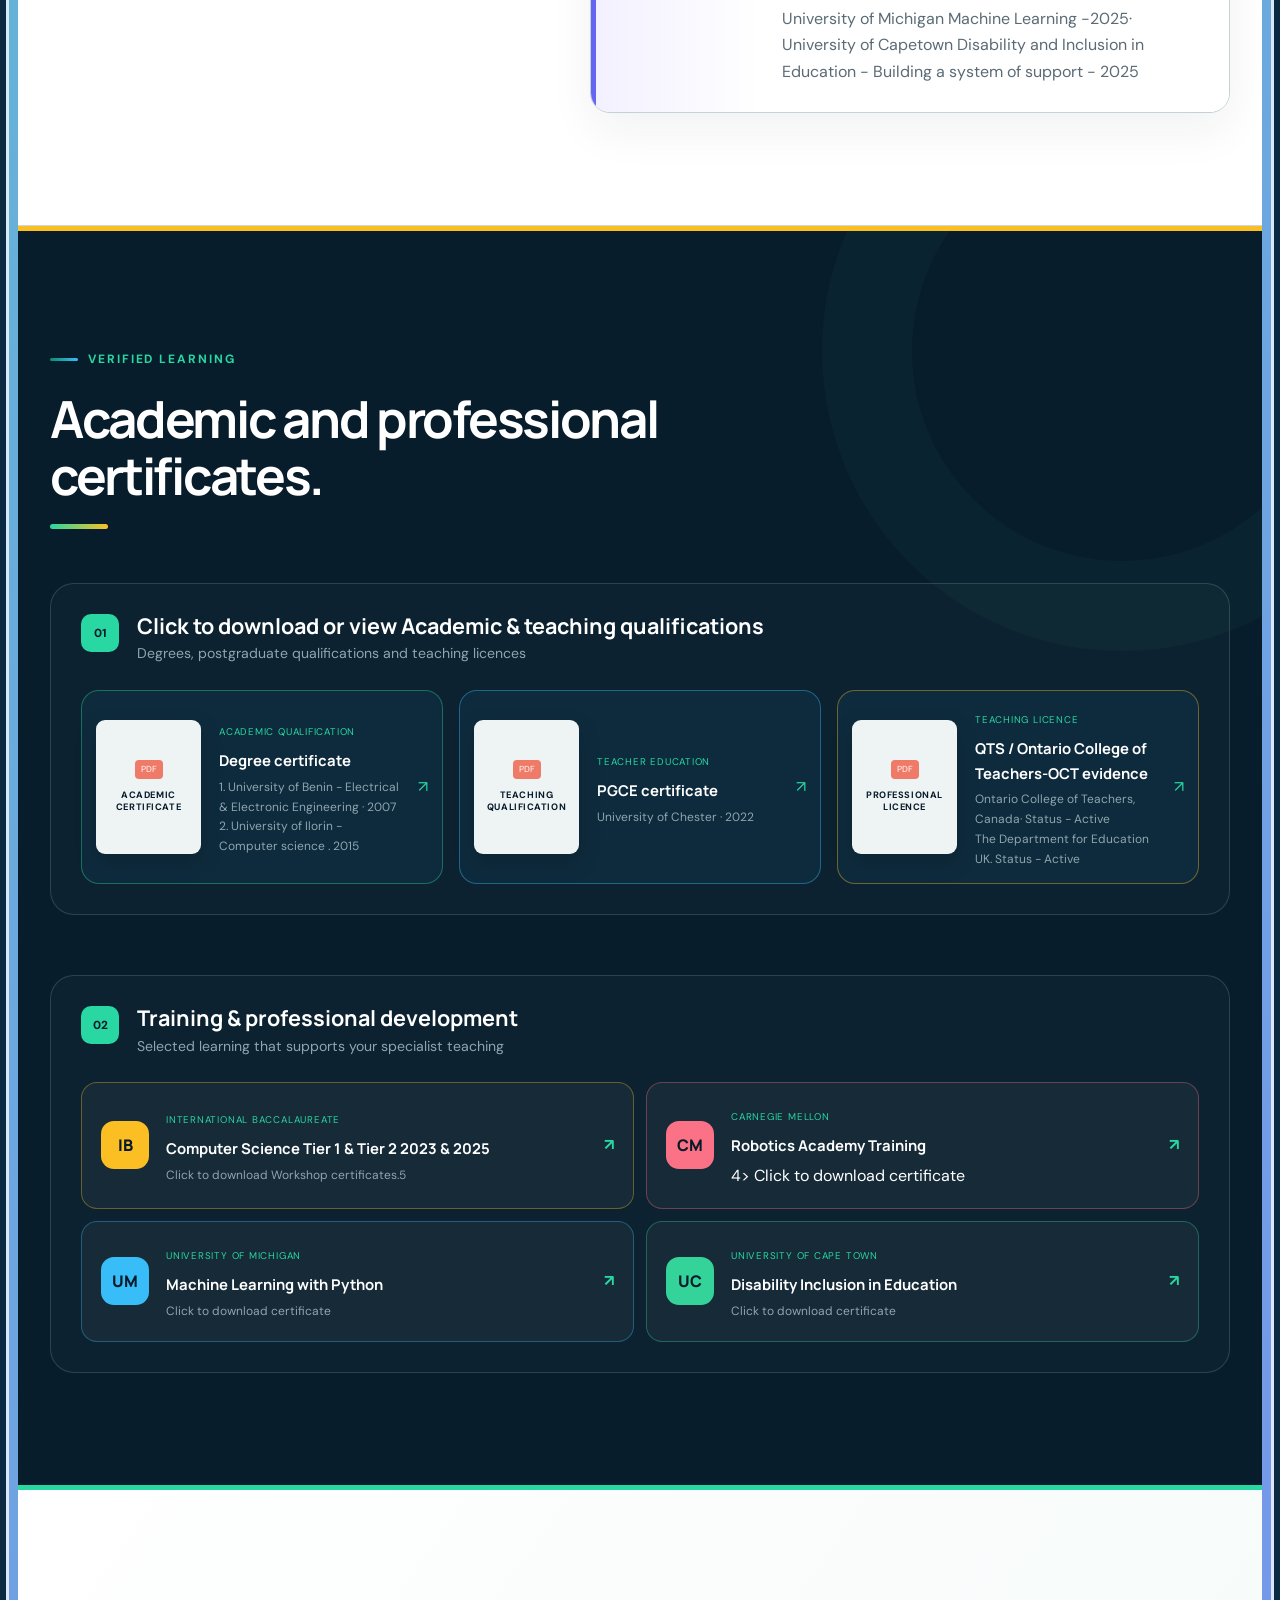
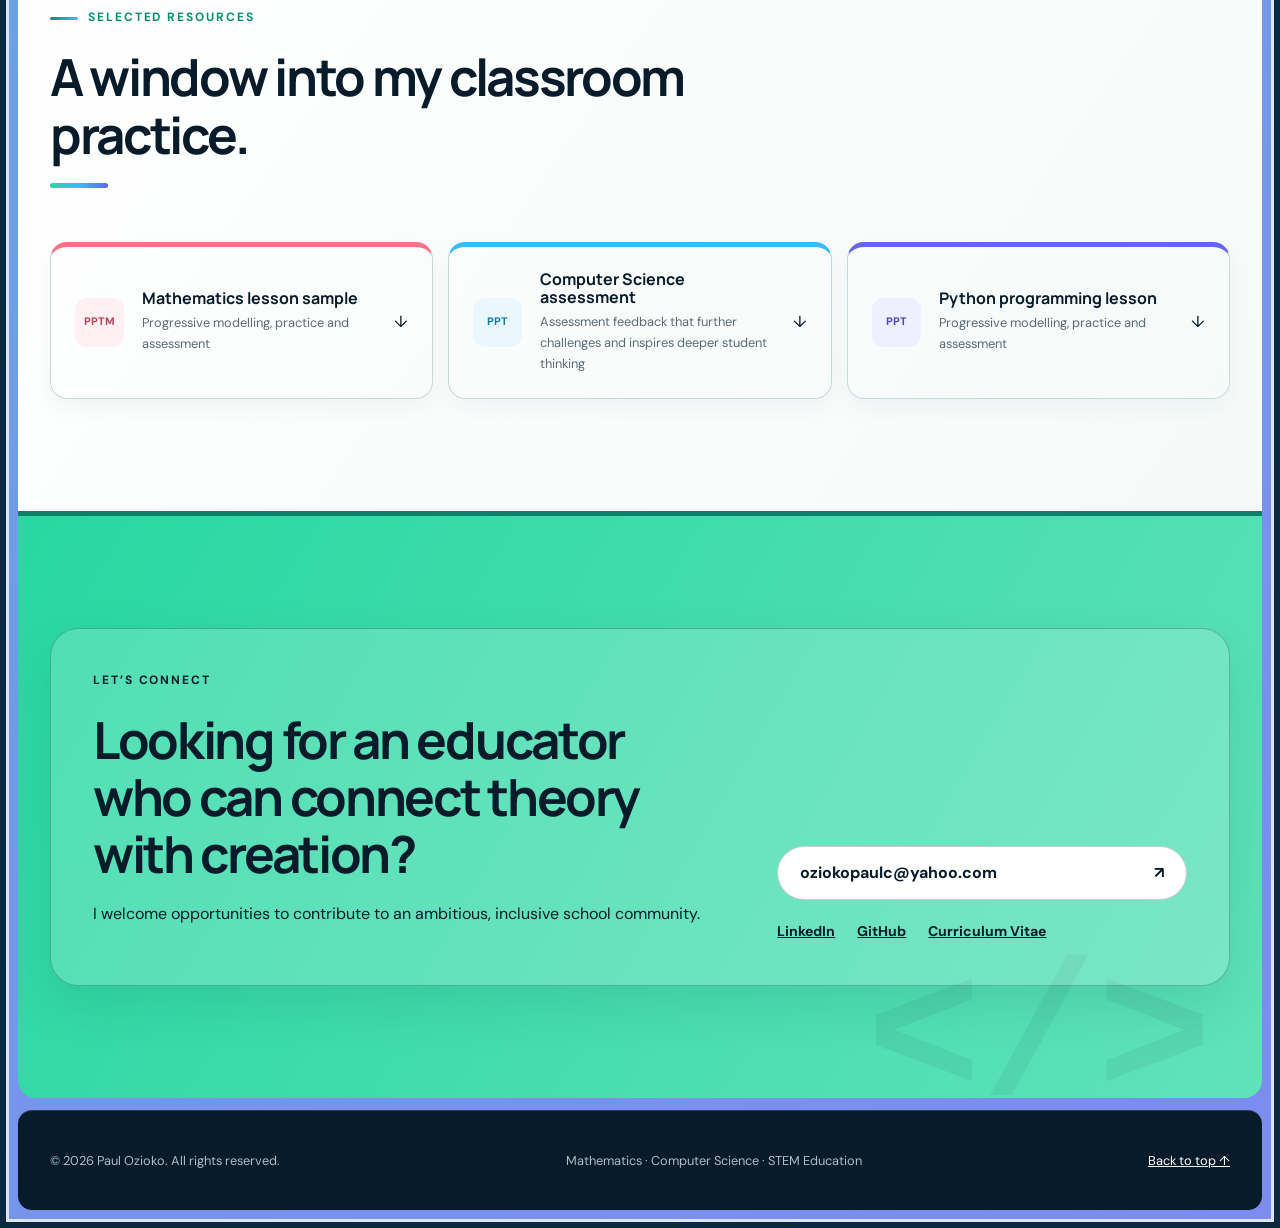
==== commit 511f4afe: "Update index.html" ====
--- a/docs/index.html
+++ b/docs/index.html
@@ -351,7 +351,7 @@
                   </div>
         <div class="certificate-groups">
           <div class="certificate-group reveal">
-            <div class="group-heading"><span>01</span><div><h3>Academic & teaching qualifications</h3><p>Degrees, postgraduate qualifications and teaching licences</p></div></div>
+            <div class="group-heading"><span>01</span><div><h3> Click to download or view Academic & teaching qualifications</h3><p>Degrees, postgraduate qualifications and teaching licences</p></div></div>
             <div class="certificate-grid">
               <a class="certificate-card placeholder-link" href="degree-certificate.pdf"><div class="certificate-preview"><span>PDF</span><b>ACADEMIC<br>CERTIFICATE</b></div><div><small>Academic qualification</small><h4>Degree certificate</h4><p>1. University of Benin - Electrical & Electronic Engineering · 2007</p><p> 2. University of Ilorin - Computer science . 2015</p></div><i>↗</i></a>
               <a class="certificate-card placeholder-link" href="pgce-certificate.jpg"><div class="certificate-preview"><span>PDF</span><b>TEACHING<br>QUALIFICATION</b></div><div><small>Teacher education</small><h4>PGCE certificate </h4><p>University of Chester · 2022</p></div><i>↗</i></a>
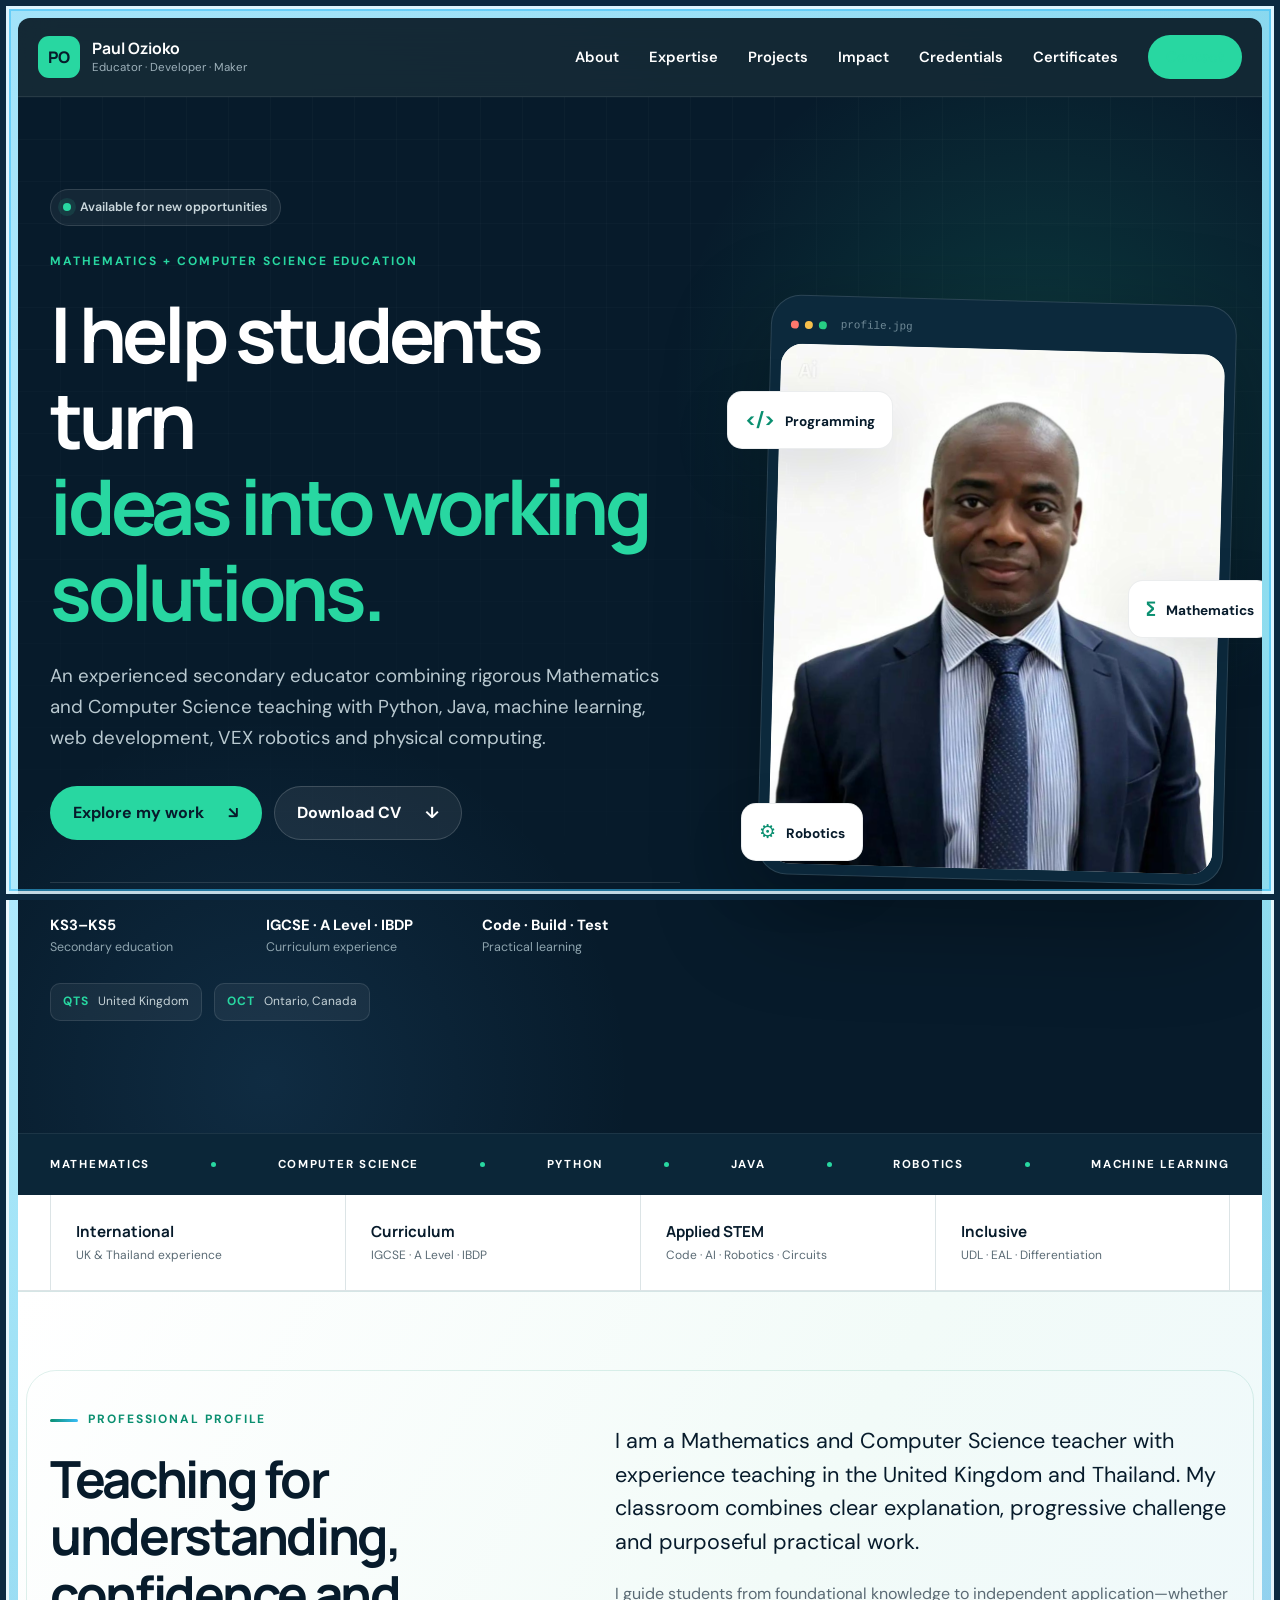
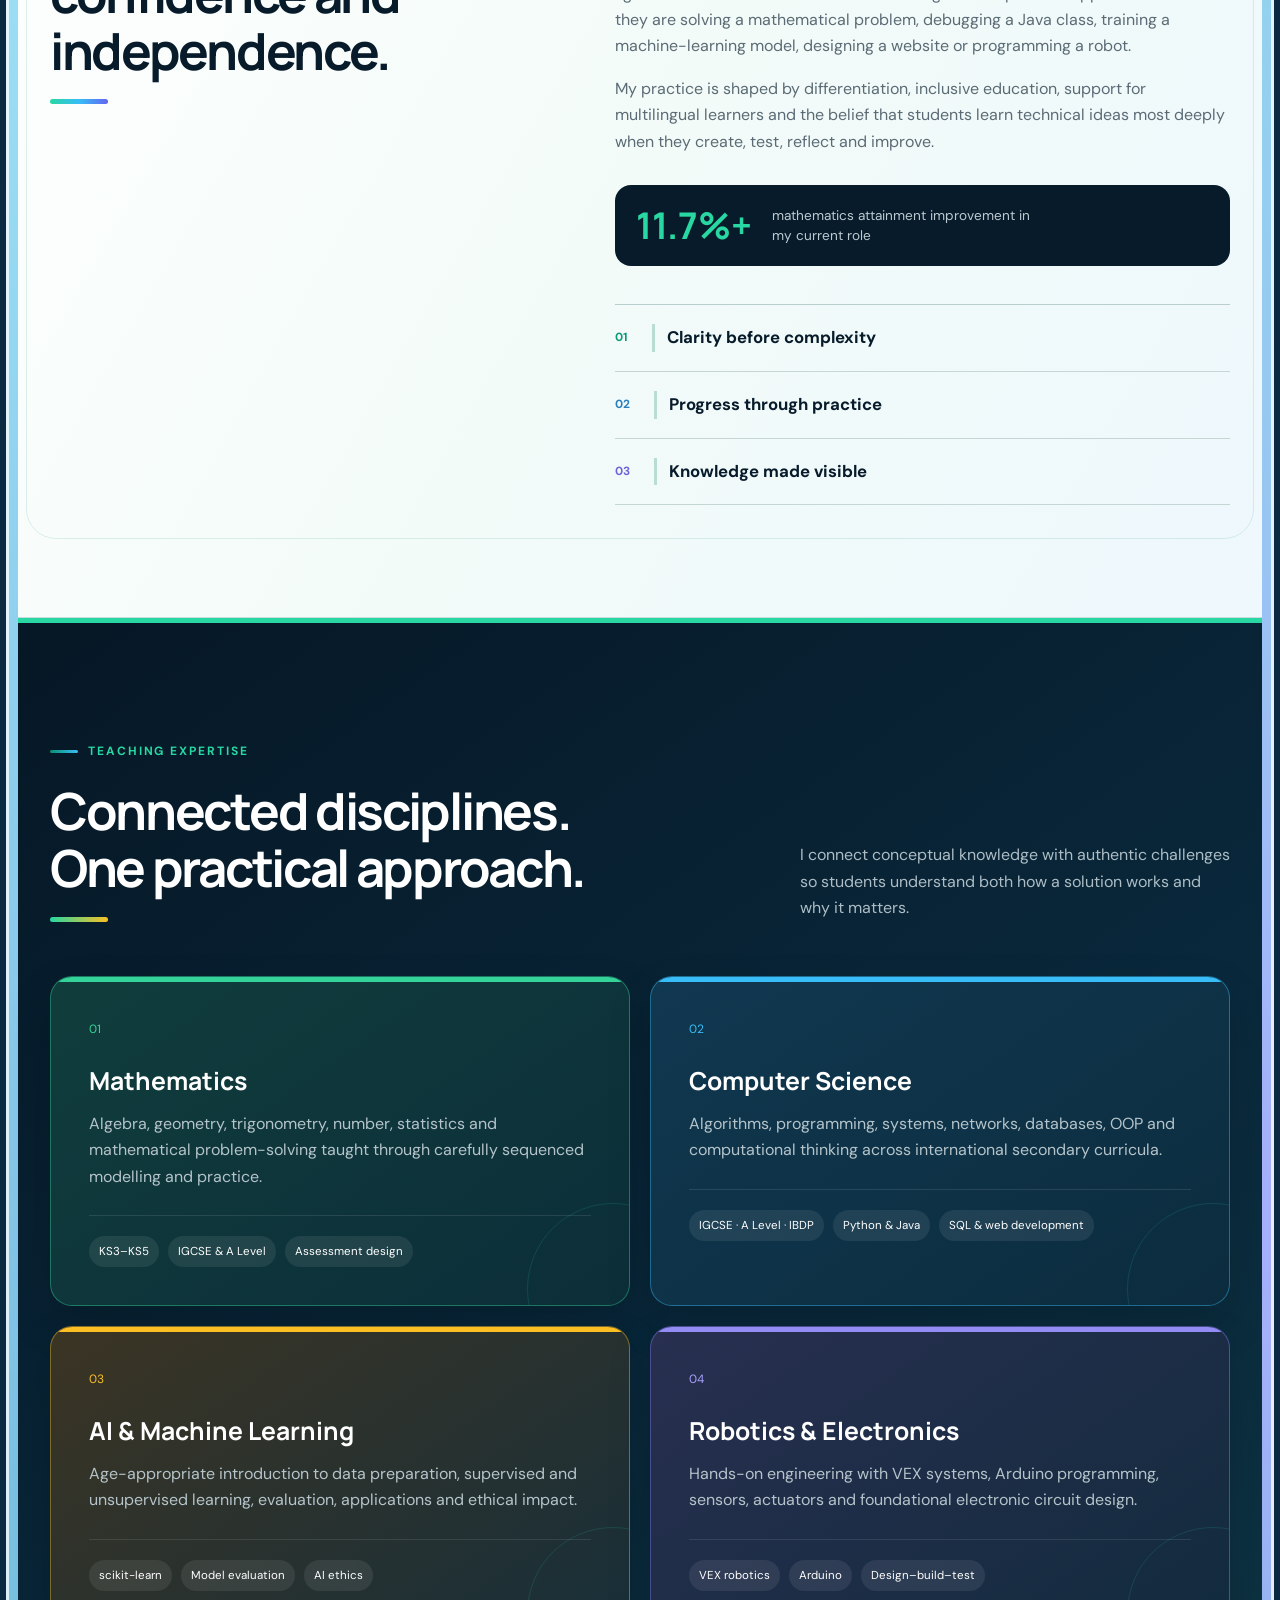
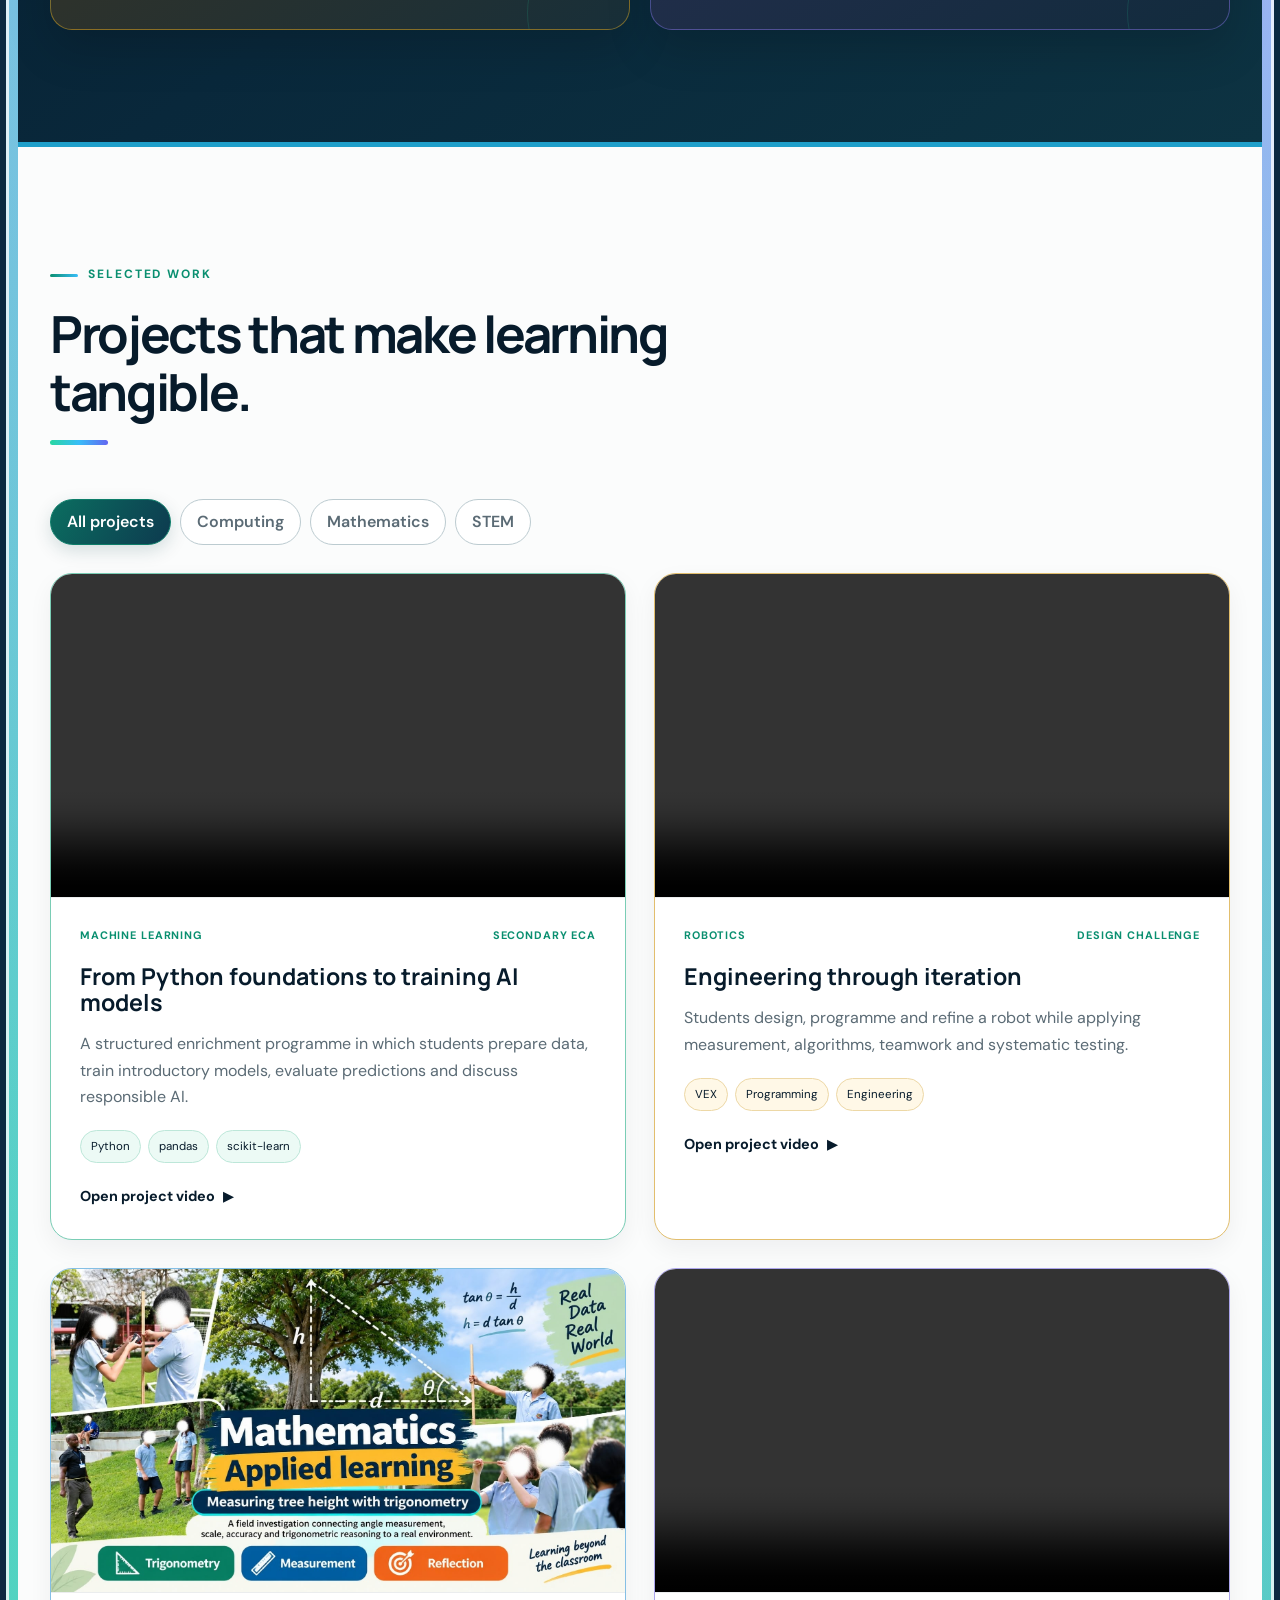
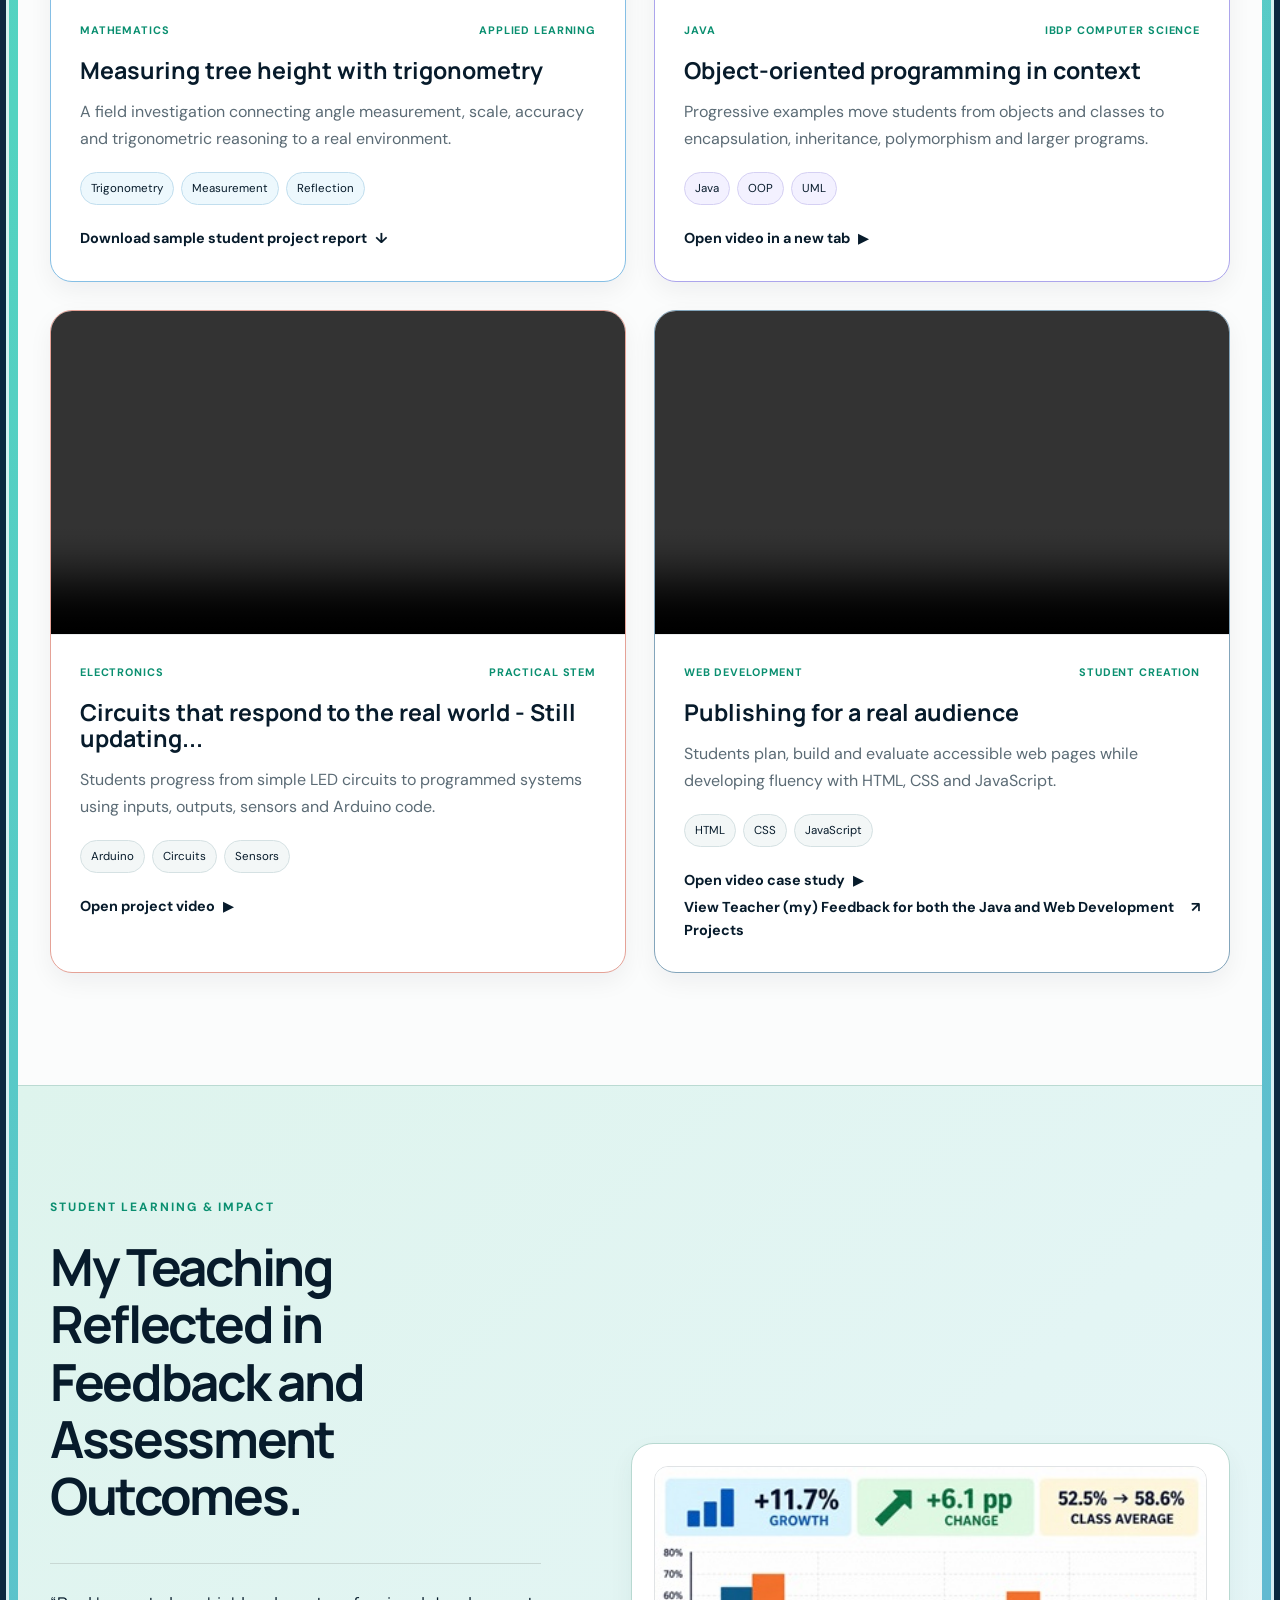
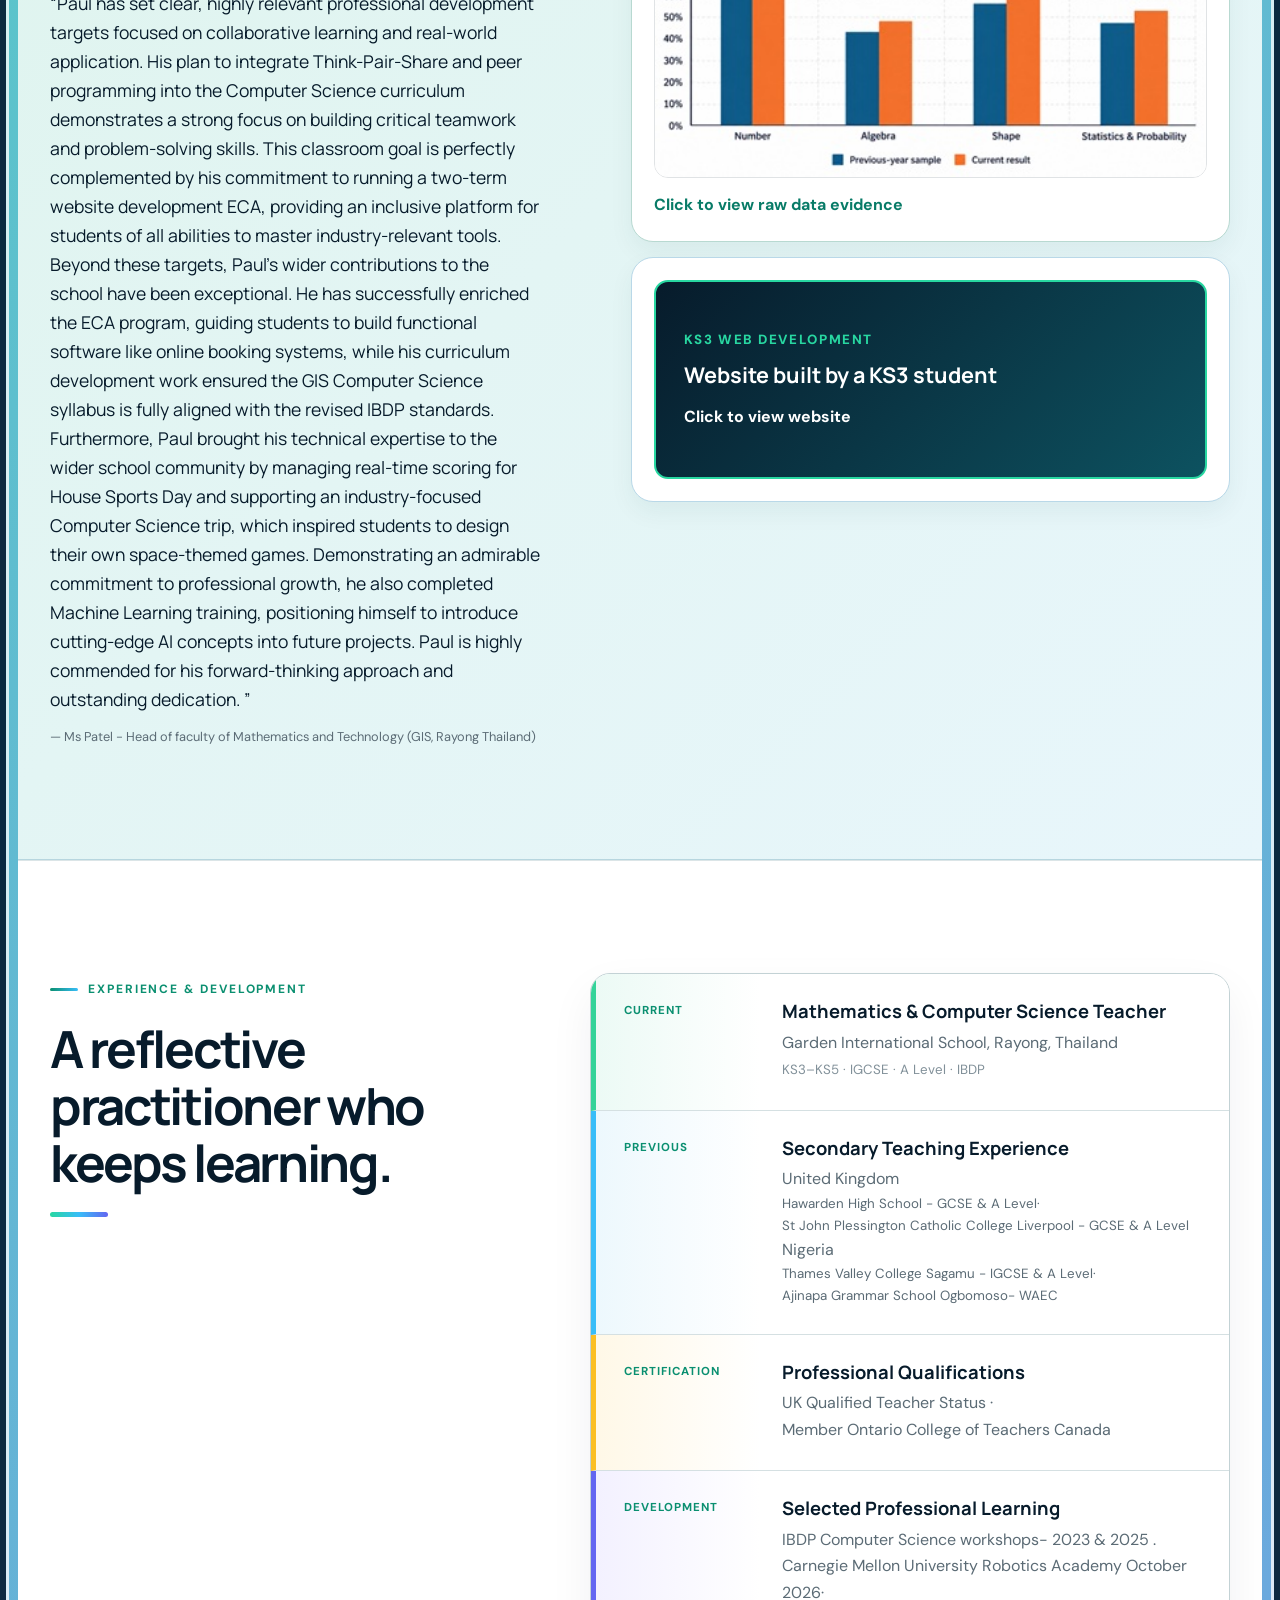
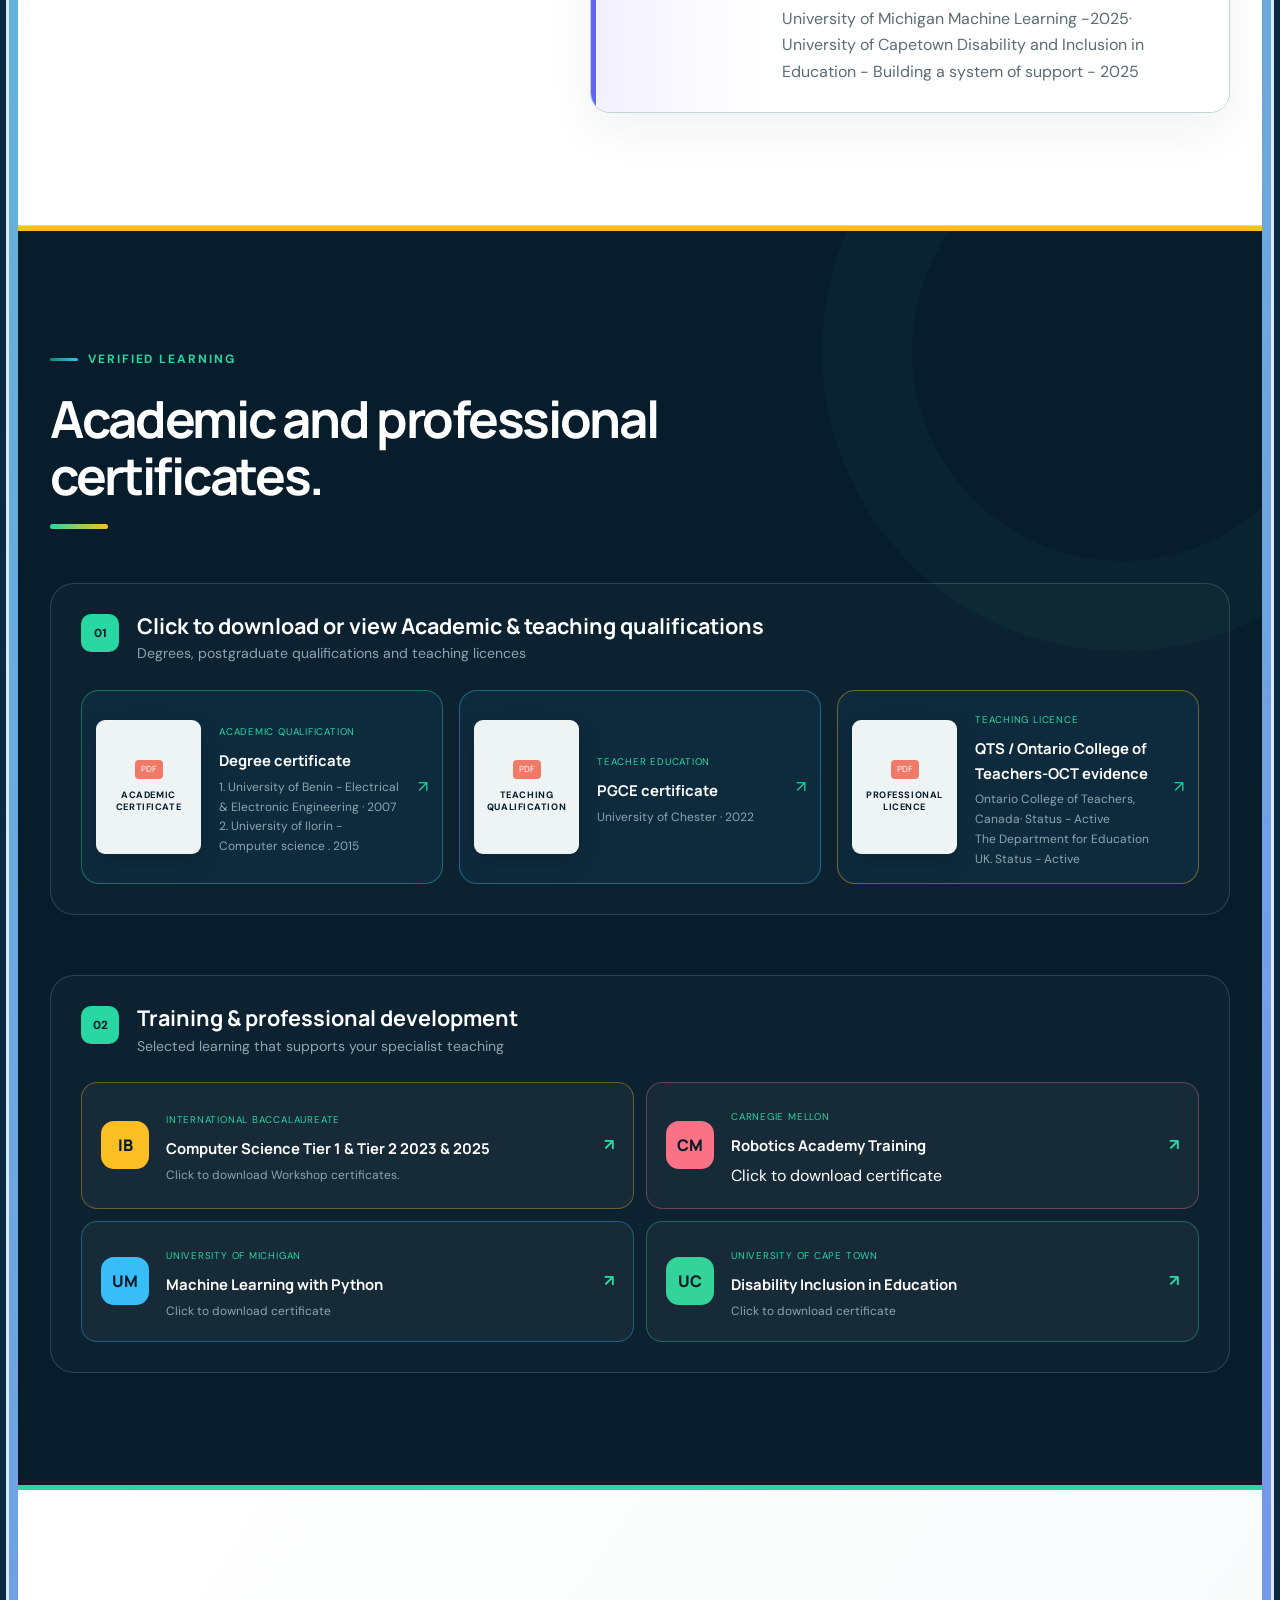
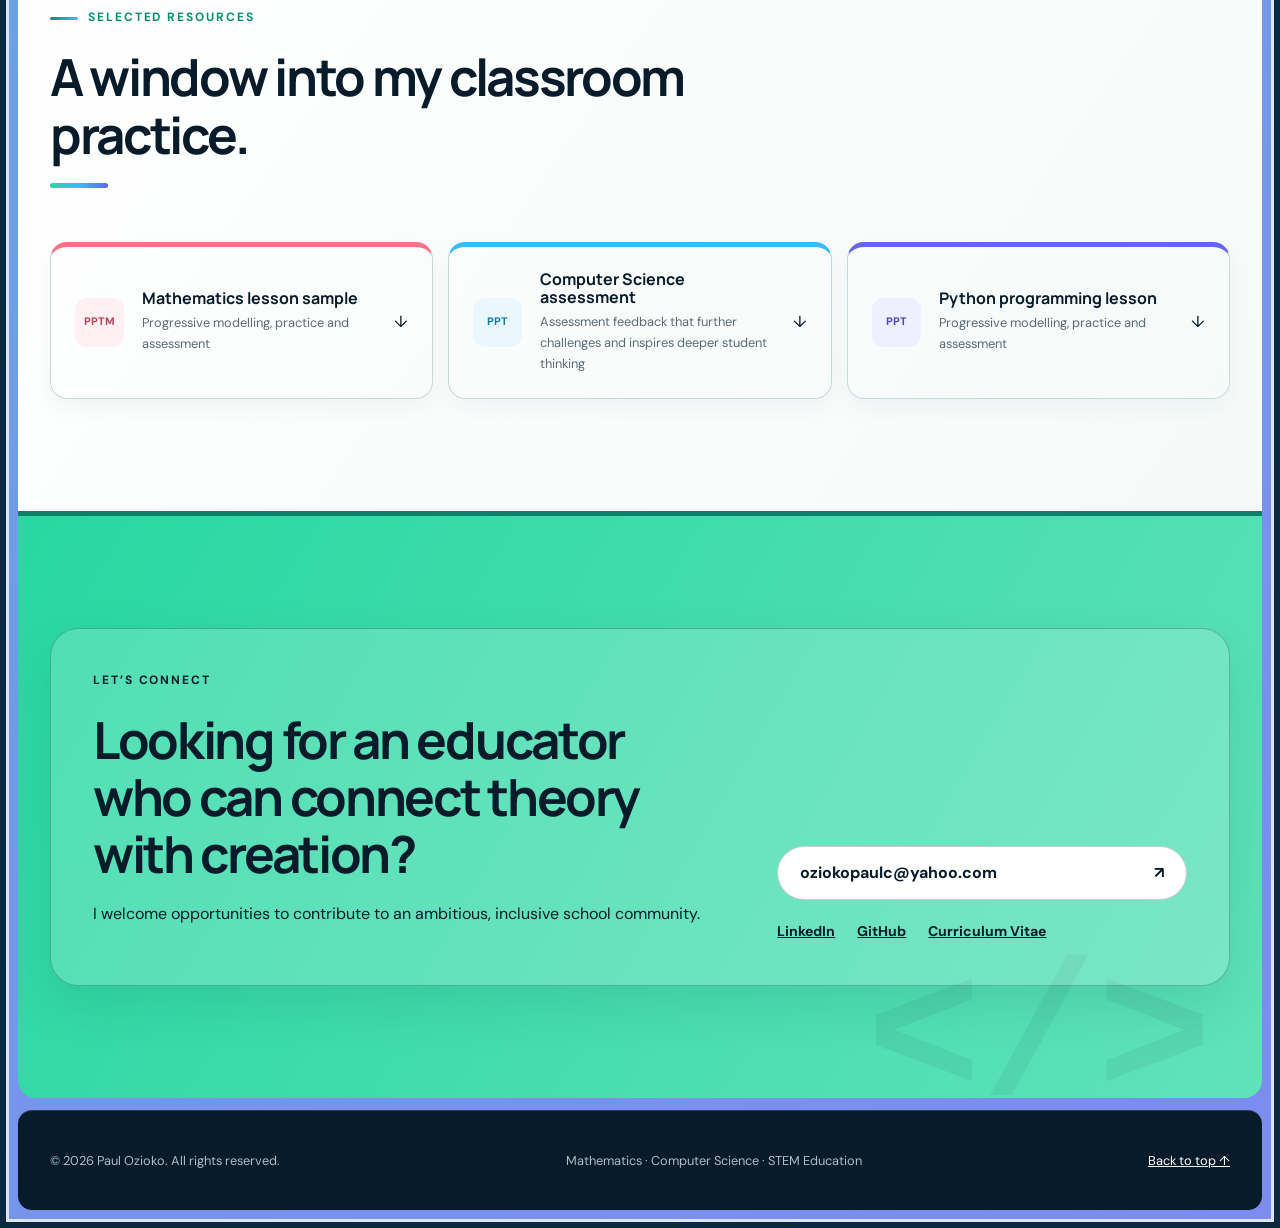
==== commit 6135a9db: "Update index.html" ====
--- a/docs/index.html
+++ b/docs/index.html
@@ -362,8 +362,8 @@
             <div class="group-heading"><span>02</span><div><h3>Training & professional development</h3><p>Selected learning that supports your specialist teaching</p></div></div>
             <div class="training-grid">
               <a class="training-card placeholder-link" href="ibdp-cs-tier-2.pdf
-"><span class="training-monogram">IB</span><div><small>International Baccalaureate</small><h4>Computer Science Tier 1 & Tier 2 2023 & 2025</h4><p> Click to download Workshop certificates.5</p></div><b>↗</b></a>
-              <a class="training-card placeholder-link" href="carnegie.pdf"><span class="training-monogram">CM</span><div><small>Carnegie Mellon</small><h4>Robotics Academy Training  </h4>4> Click to download certificate</p></div><b>↗</b></a>
+"><span class="training-monogram">IB</span><div><small>International Baccalaureate</small><h4>Computer Science Tier 1 & Tier 2 2023 & 2025</h4><p> Click to download Workshop certificates.</p></div><b>↗</b></a>
+              <a class="training-card placeholder-link" href="carnegie.pdf"><span class="training-monogram">CM</span><div><small>Carnegie Mellon</small><h4>Robotics Academy Training  </h4> Click to download certificate</p></div><b>↗</b></a>
               <a class="training-card placeholder-link" href="machine-learning-python.pdf"><span class="training-monogram">UM</span><div><small>University of Michigan</small><h4>Machine Learning with Python</h4><p>Click to download certificate</p></div><b>↗</b></a>
               <a class="training-card placeholder-link" href="disability-inclusion-education.pdf"><span class="training-monogram">UC</span><div><small>University of Cape Town</small><h4>Disability Inclusion in Education</h4><p>Click to download certificate</p></div><b>↗</b></a>
             </div>
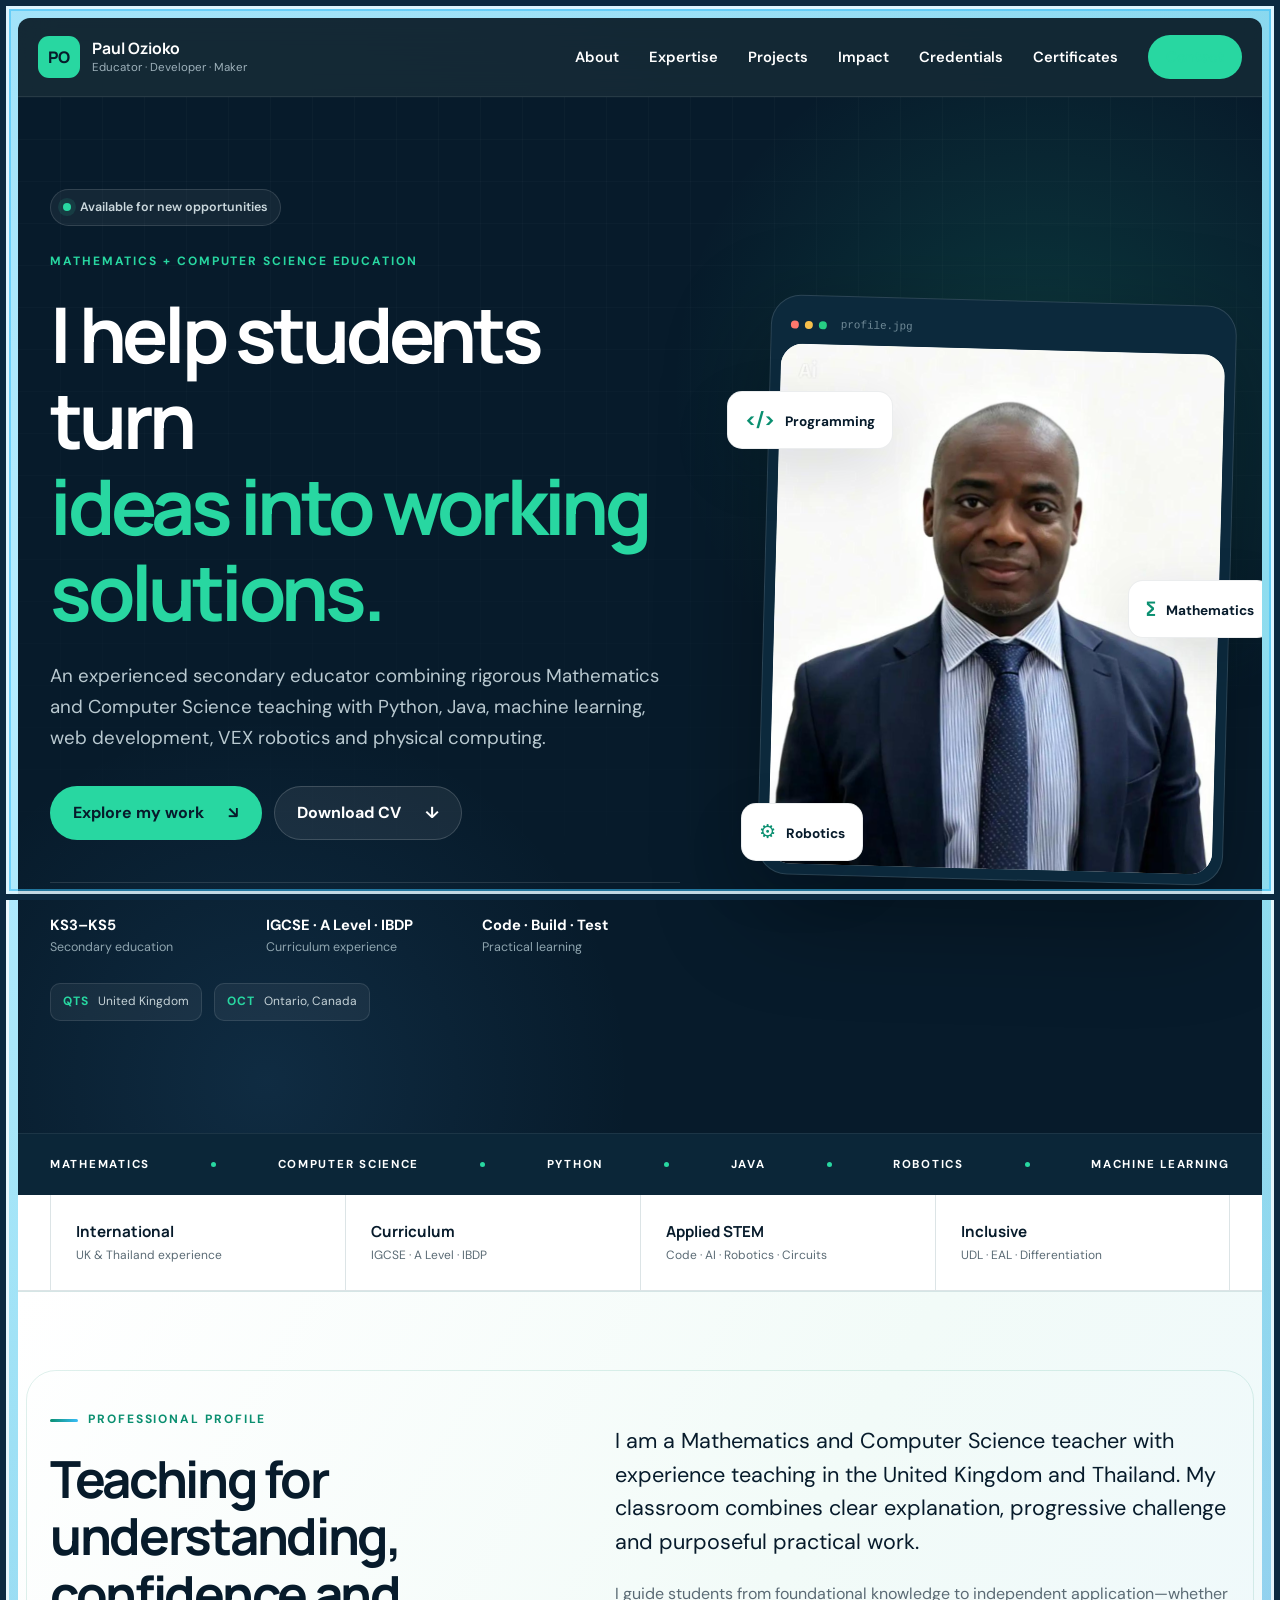
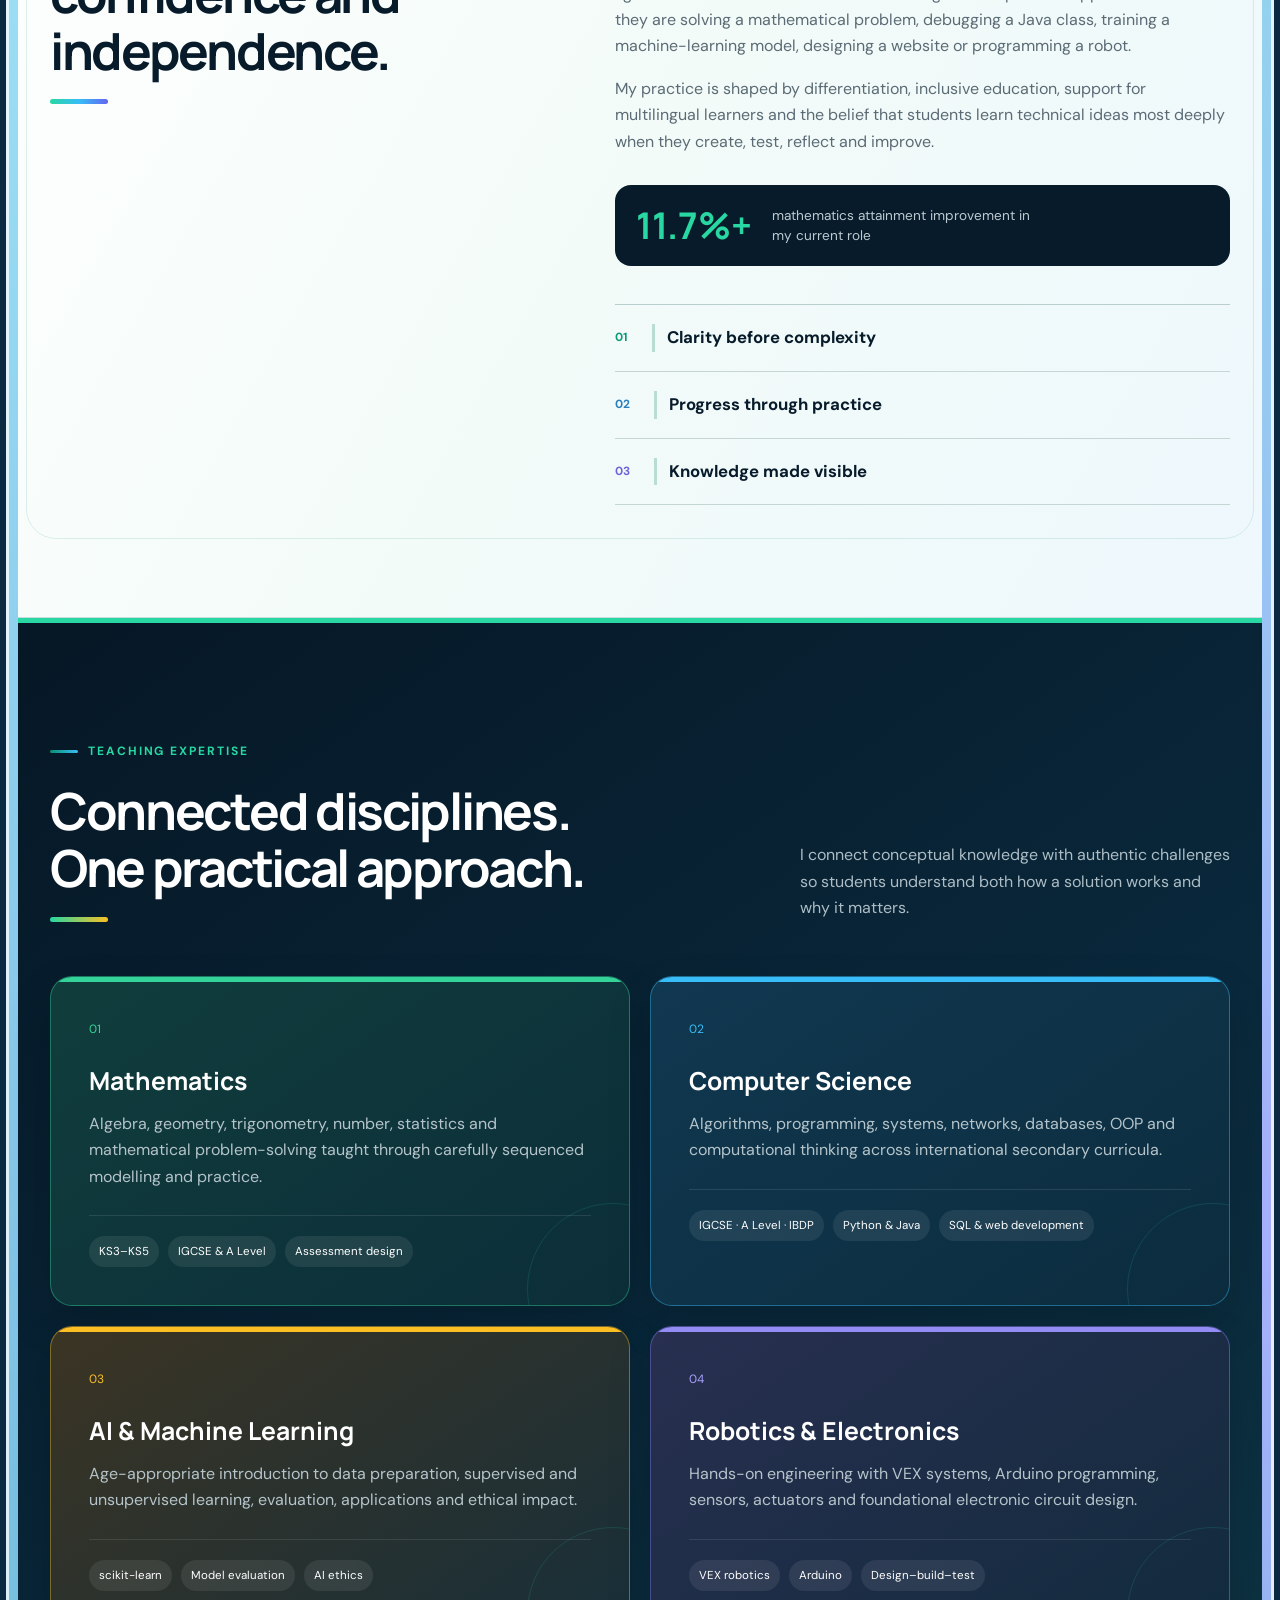
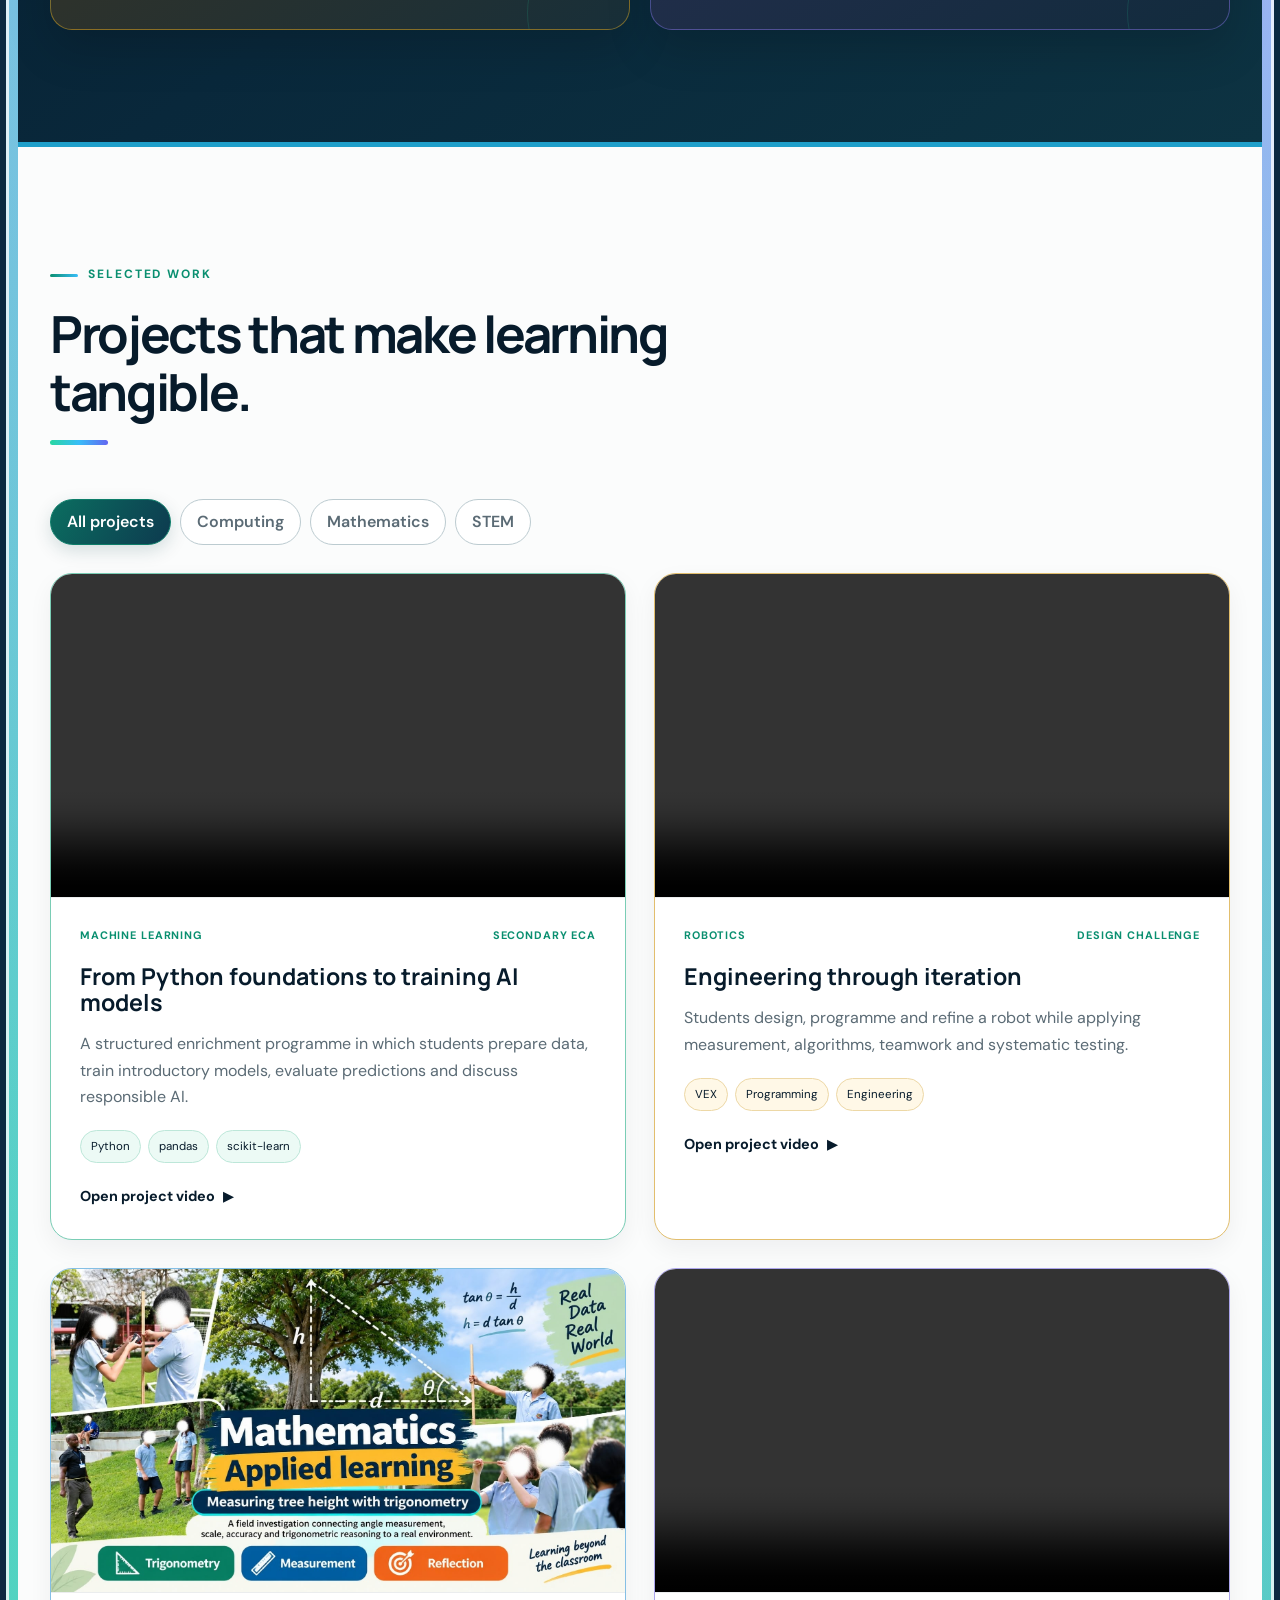
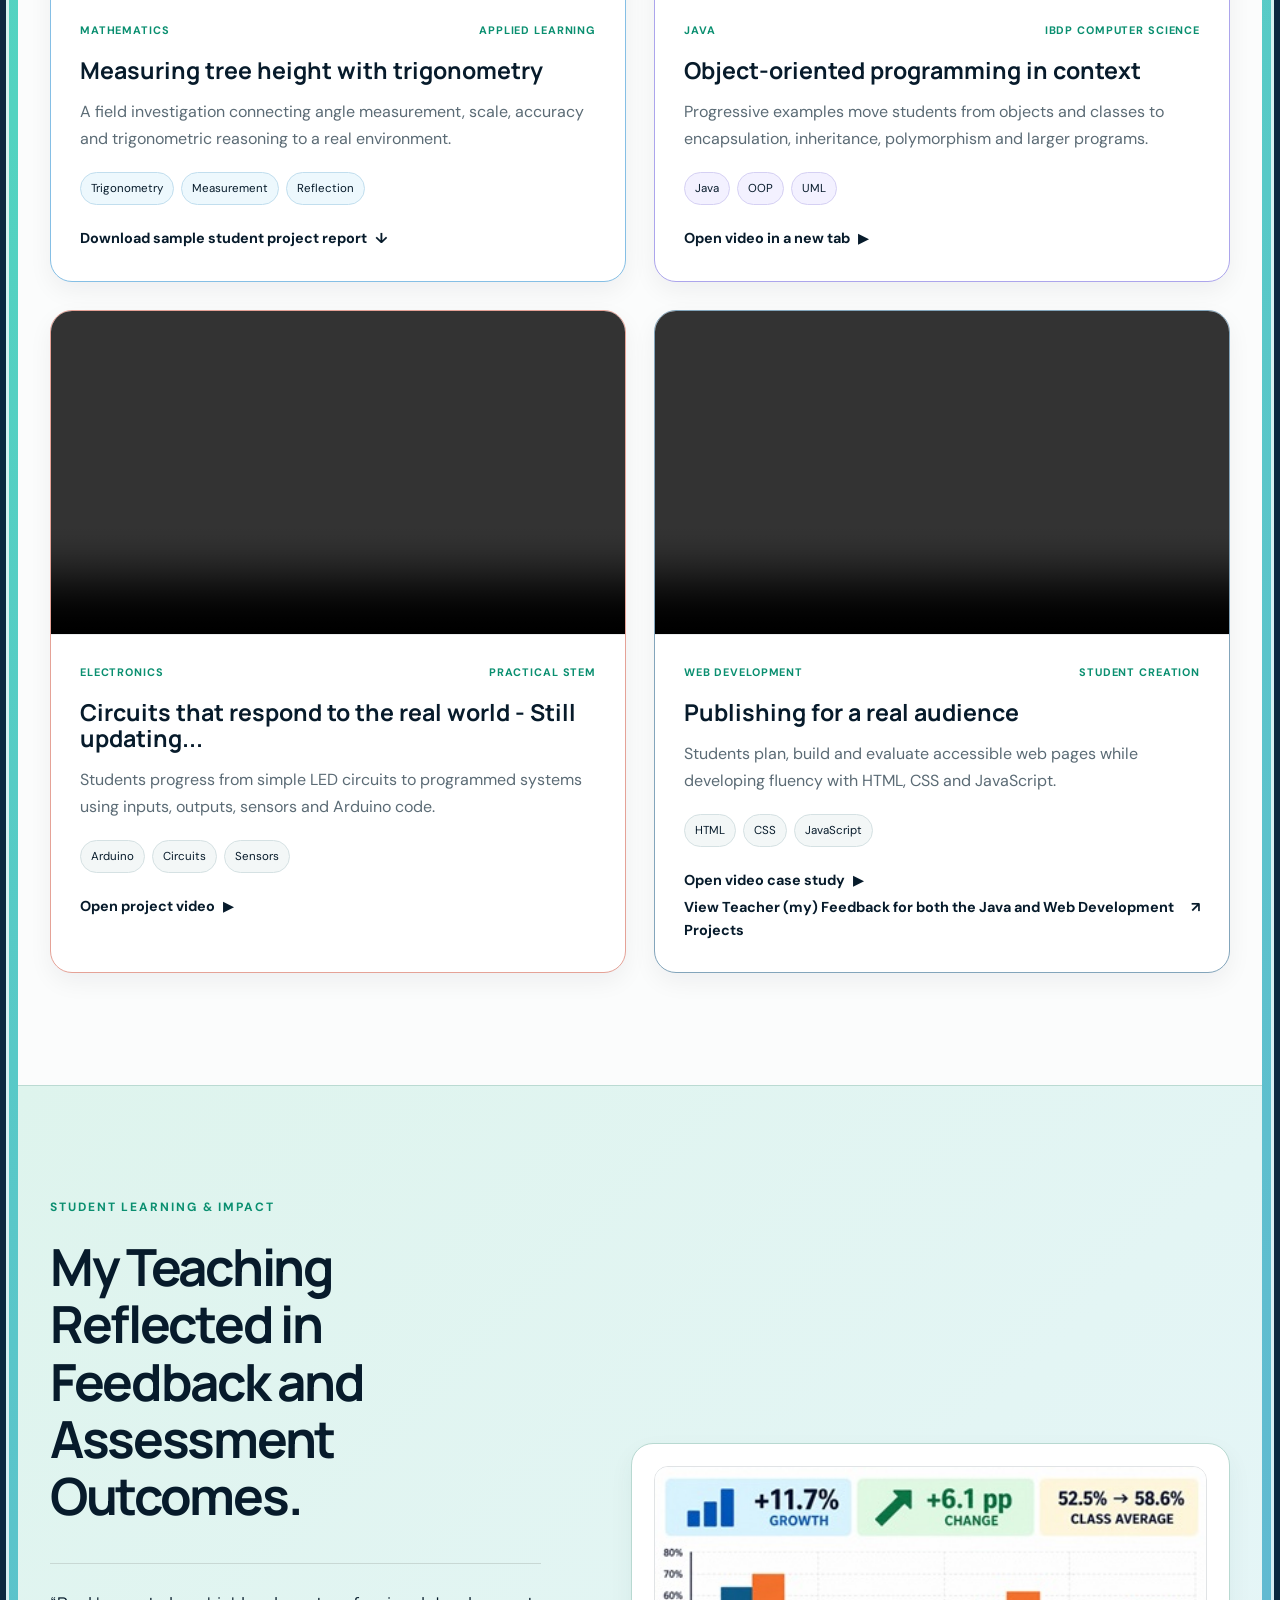
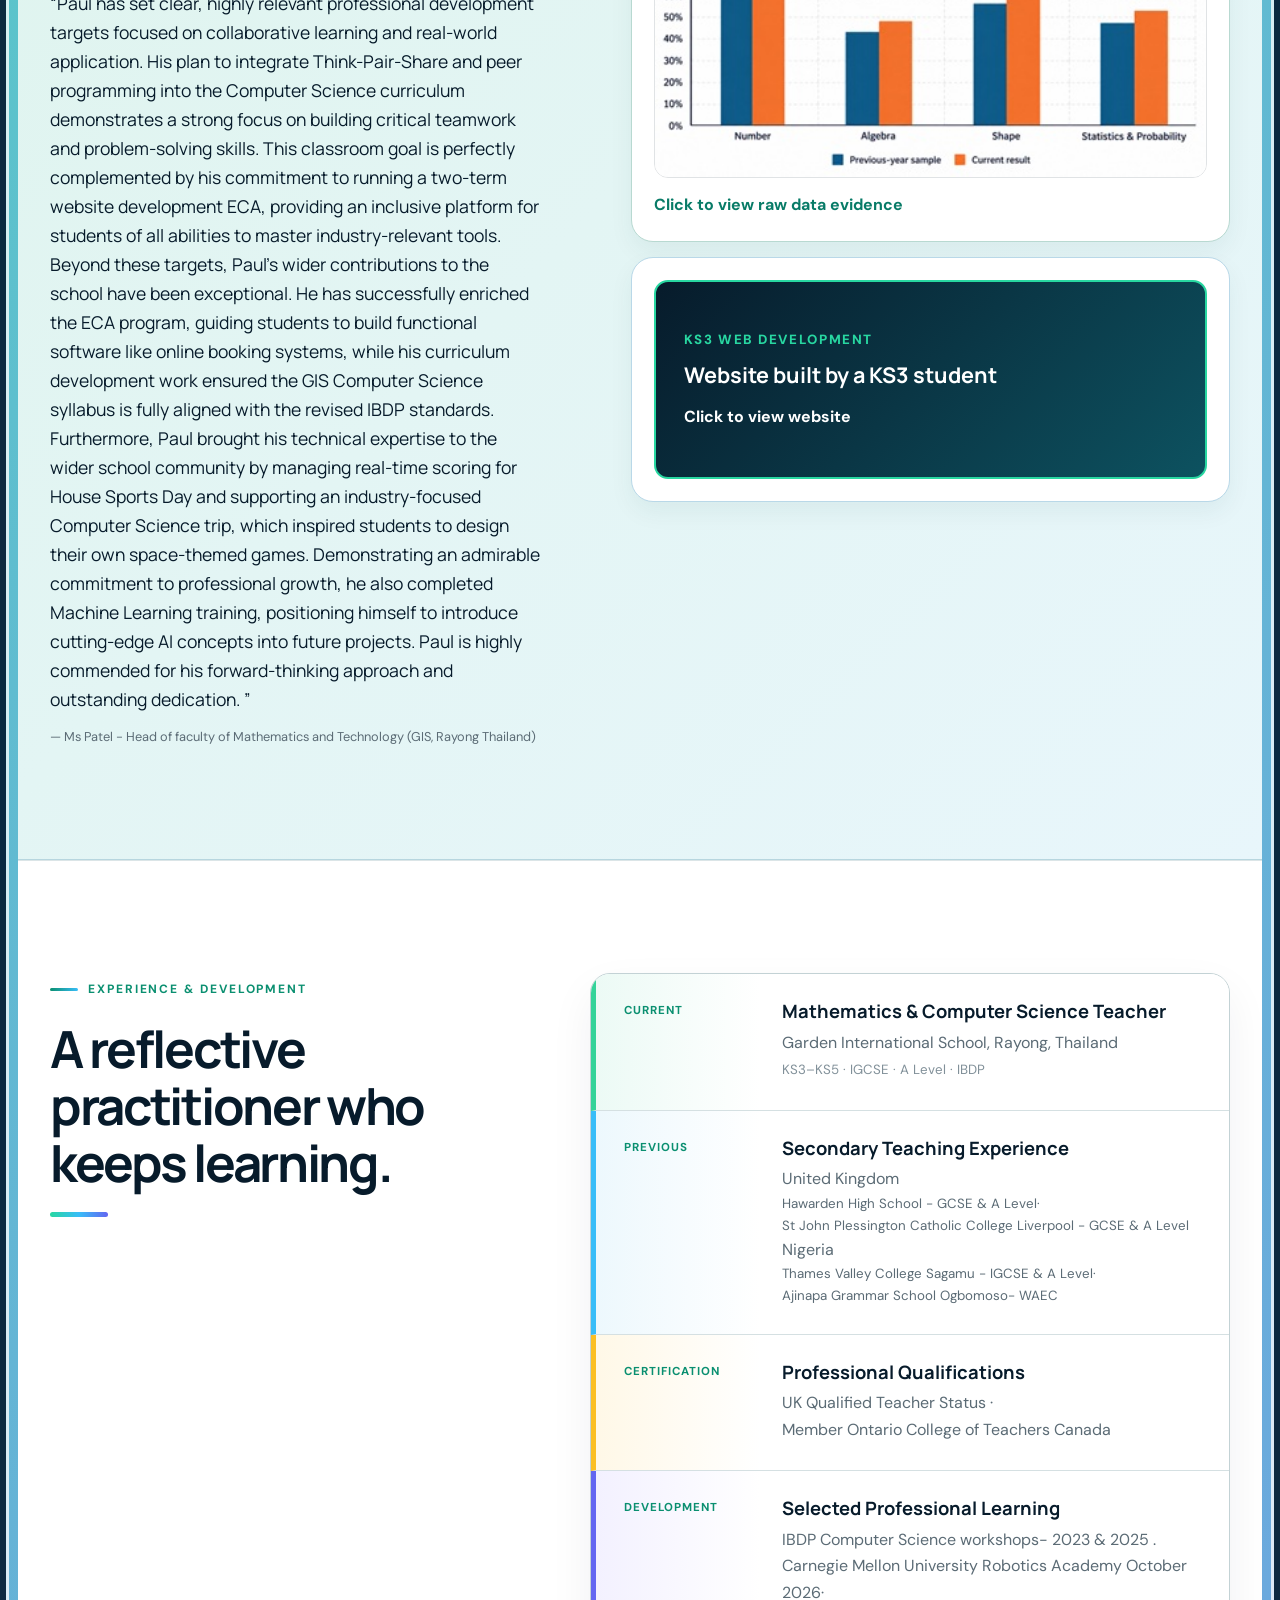
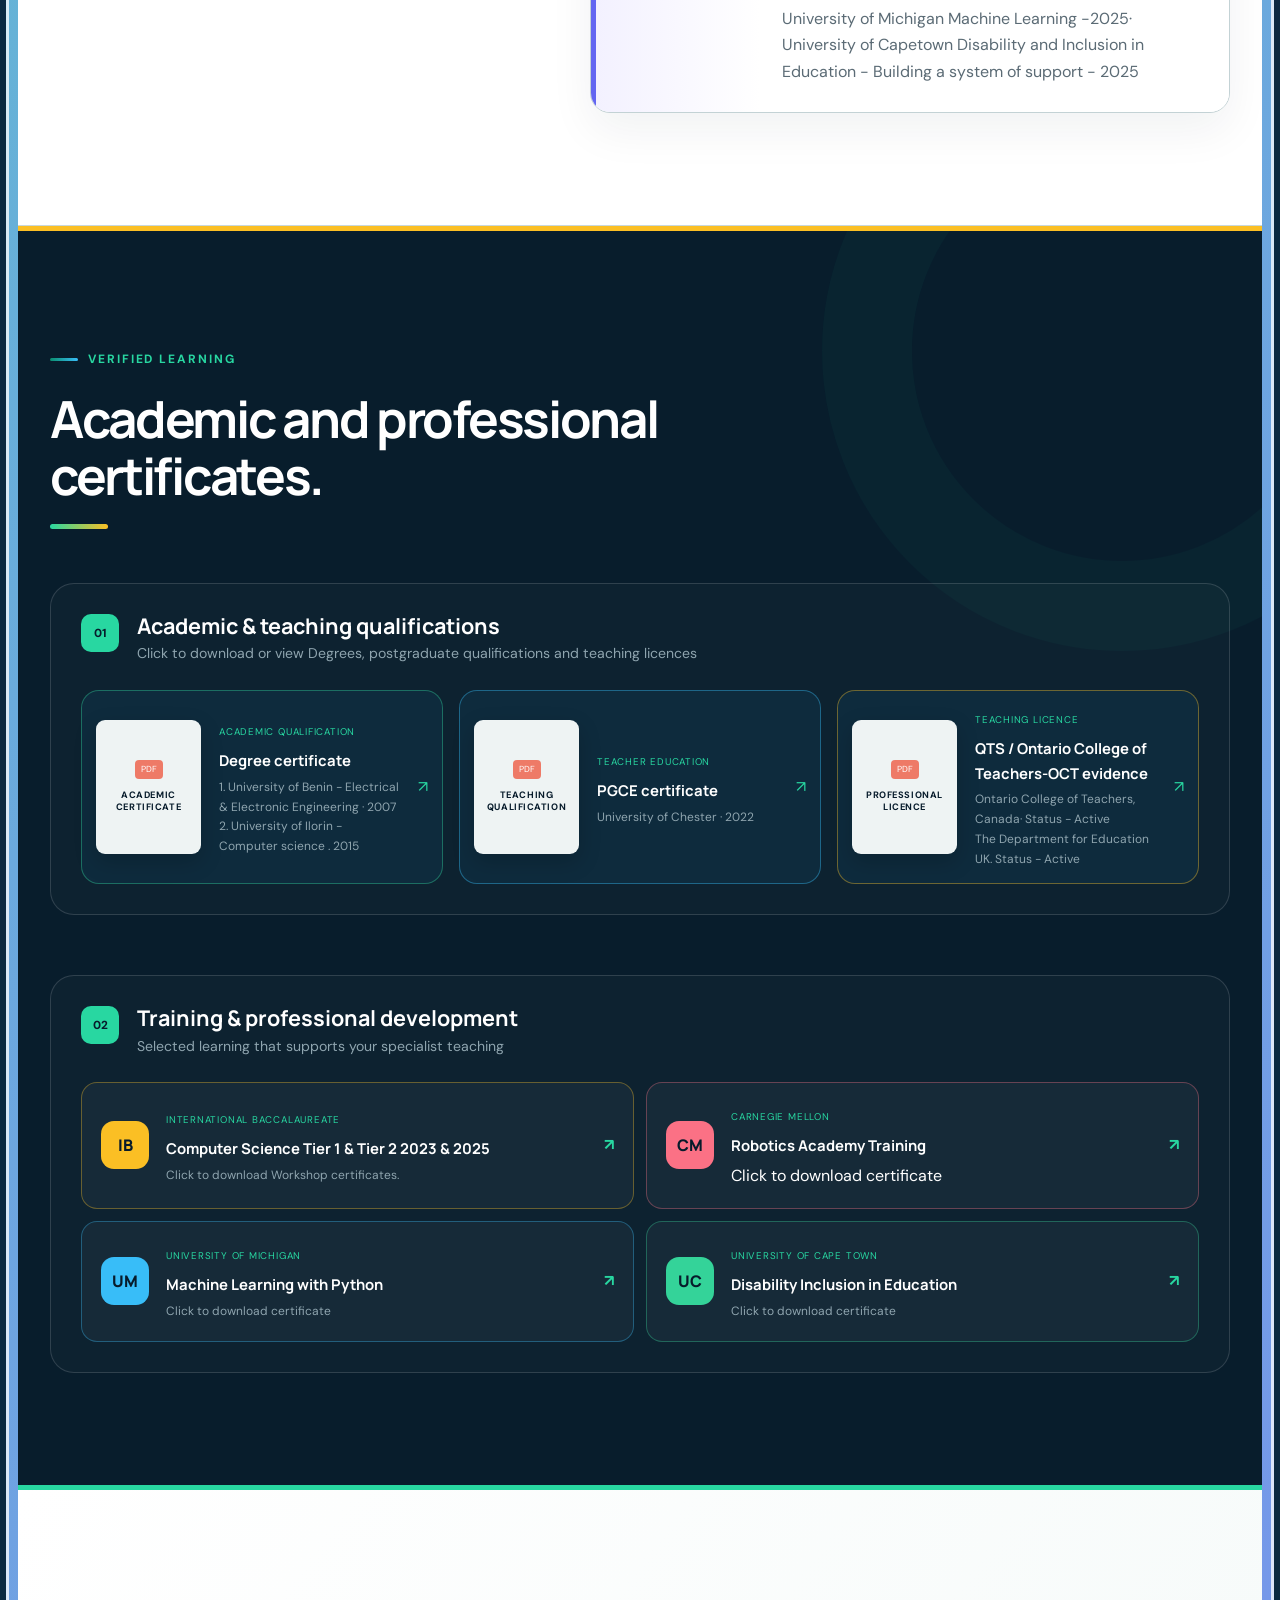
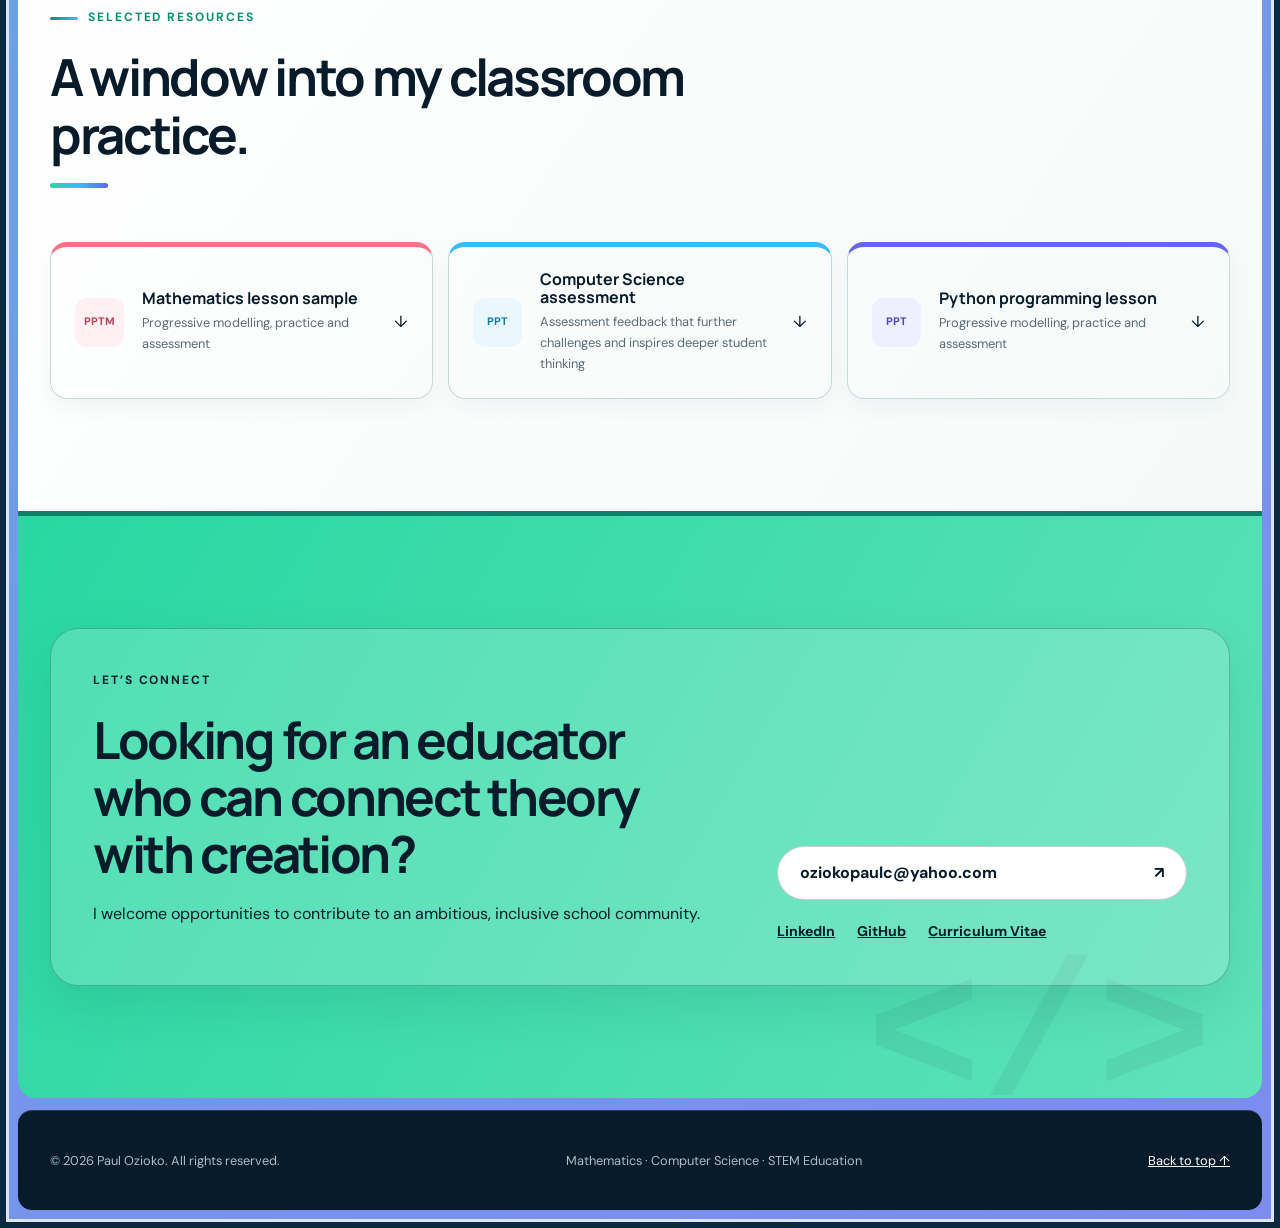
==== commit 534af076: "Update index.html" ====
--- a/docs/index.html
+++ b/docs/index.html
@@ -351,7 +351,7 @@
                   </div>
         <div class="certificate-groups">
           <div class="certificate-group reveal">
-            <div class="group-heading"><span>01</span><div><h3> Click to download or view Academic & teaching qualifications</h3><p>Degrees, postgraduate qualifications and teaching licences</p></div></div>
+            <div class="group-heading"><span>01</span><div><h3> Academic & teaching qualifications</h3><p> Click to download or view Degrees, postgraduate qualifications and teaching licences</p></div></div>
             <div class="certificate-grid">
               <a class="certificate-card placeholder-link" href="degree-certificate.pdf"><div class="certificate-preview"><span>PDF</span><b>ACADEMIC<br>CERTIFICATE</b></div><div><small>Academic qualification</small><h4>Degree certificate</h4><p>1. University of Benin - Electrical & Electronic Engineering · 2007</p><p> 2. University of Ilorin - Computer science . 2015</p></div><i>↗</i></a>
               <a class="certificate-card placeholder-link" href="pgce-certificate.jpg"><div class="certificate-preview"><span>PDF</span><b>TEACHING<br>QUALIFICATION</b></div><div><small>Teacher education</small><h4>PGCE certificate </h4><p>University of Chester · 2022</p></div><i>↗</i></a>
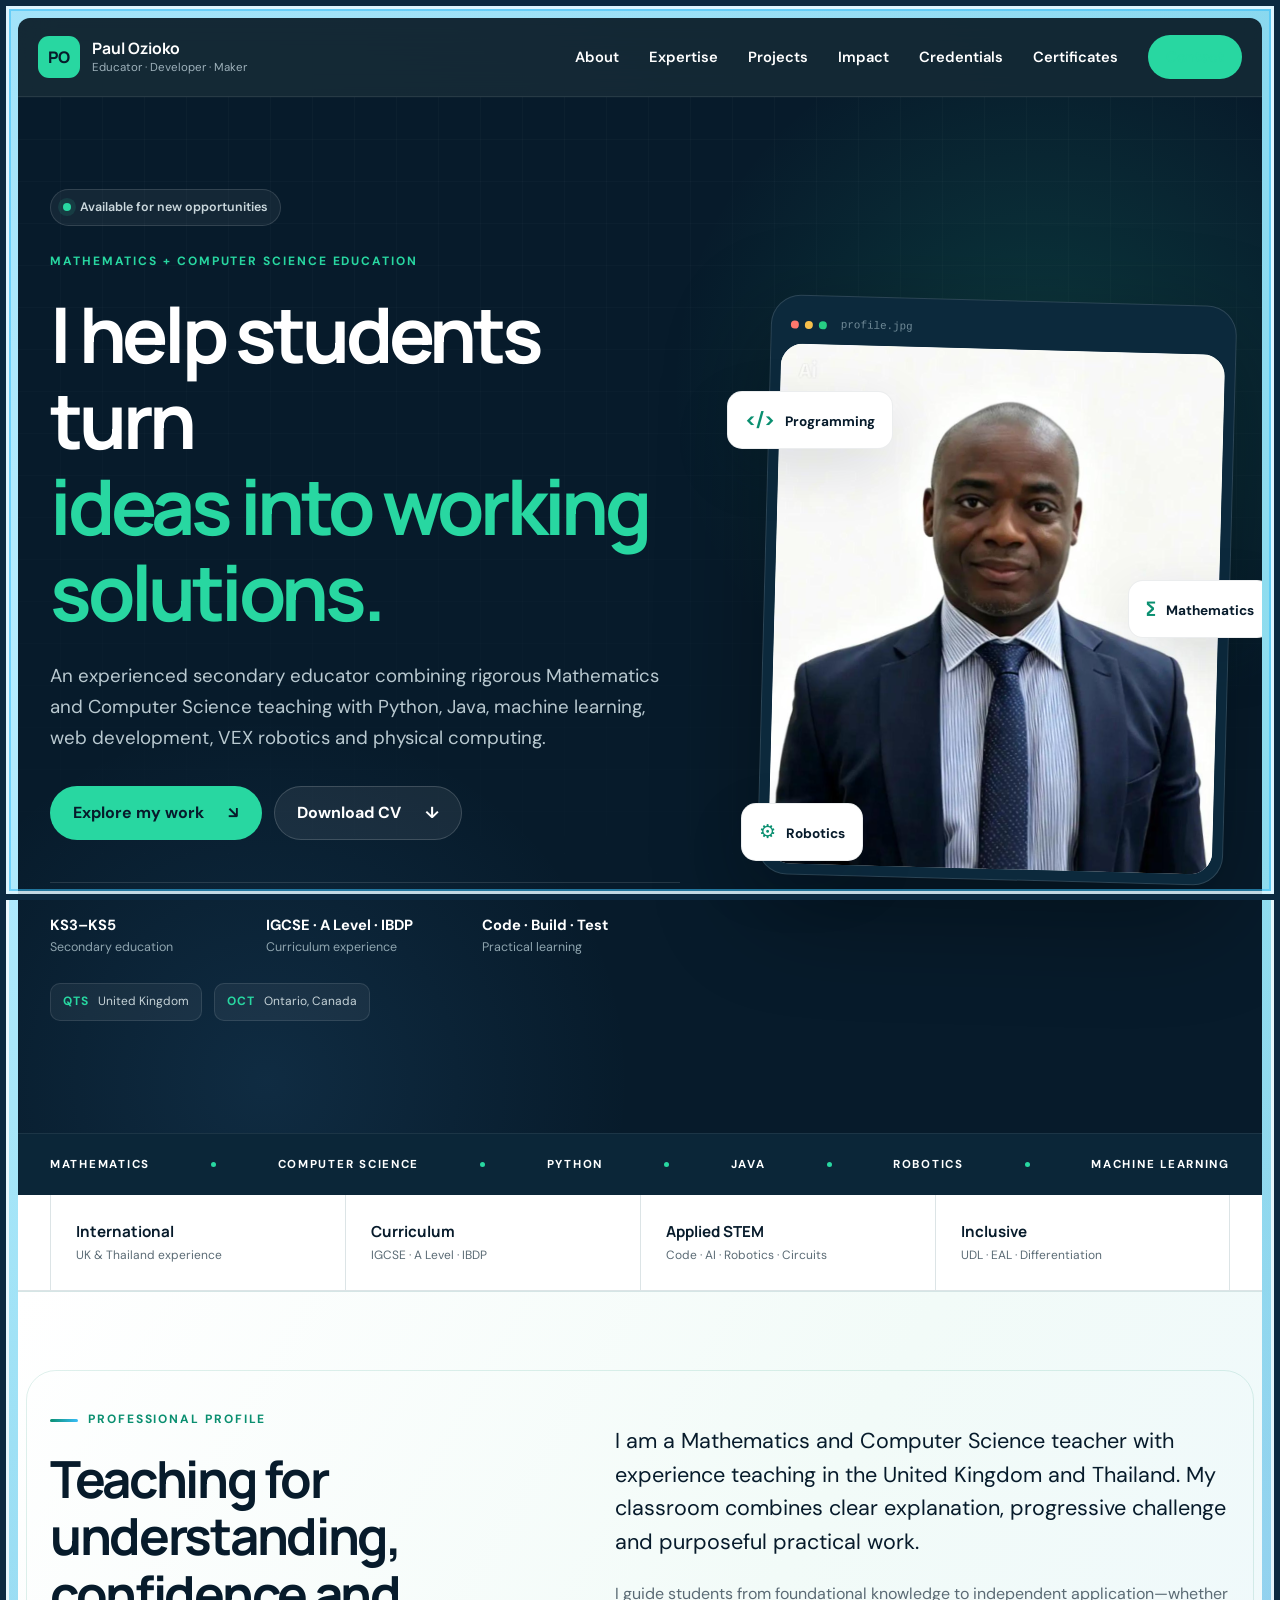
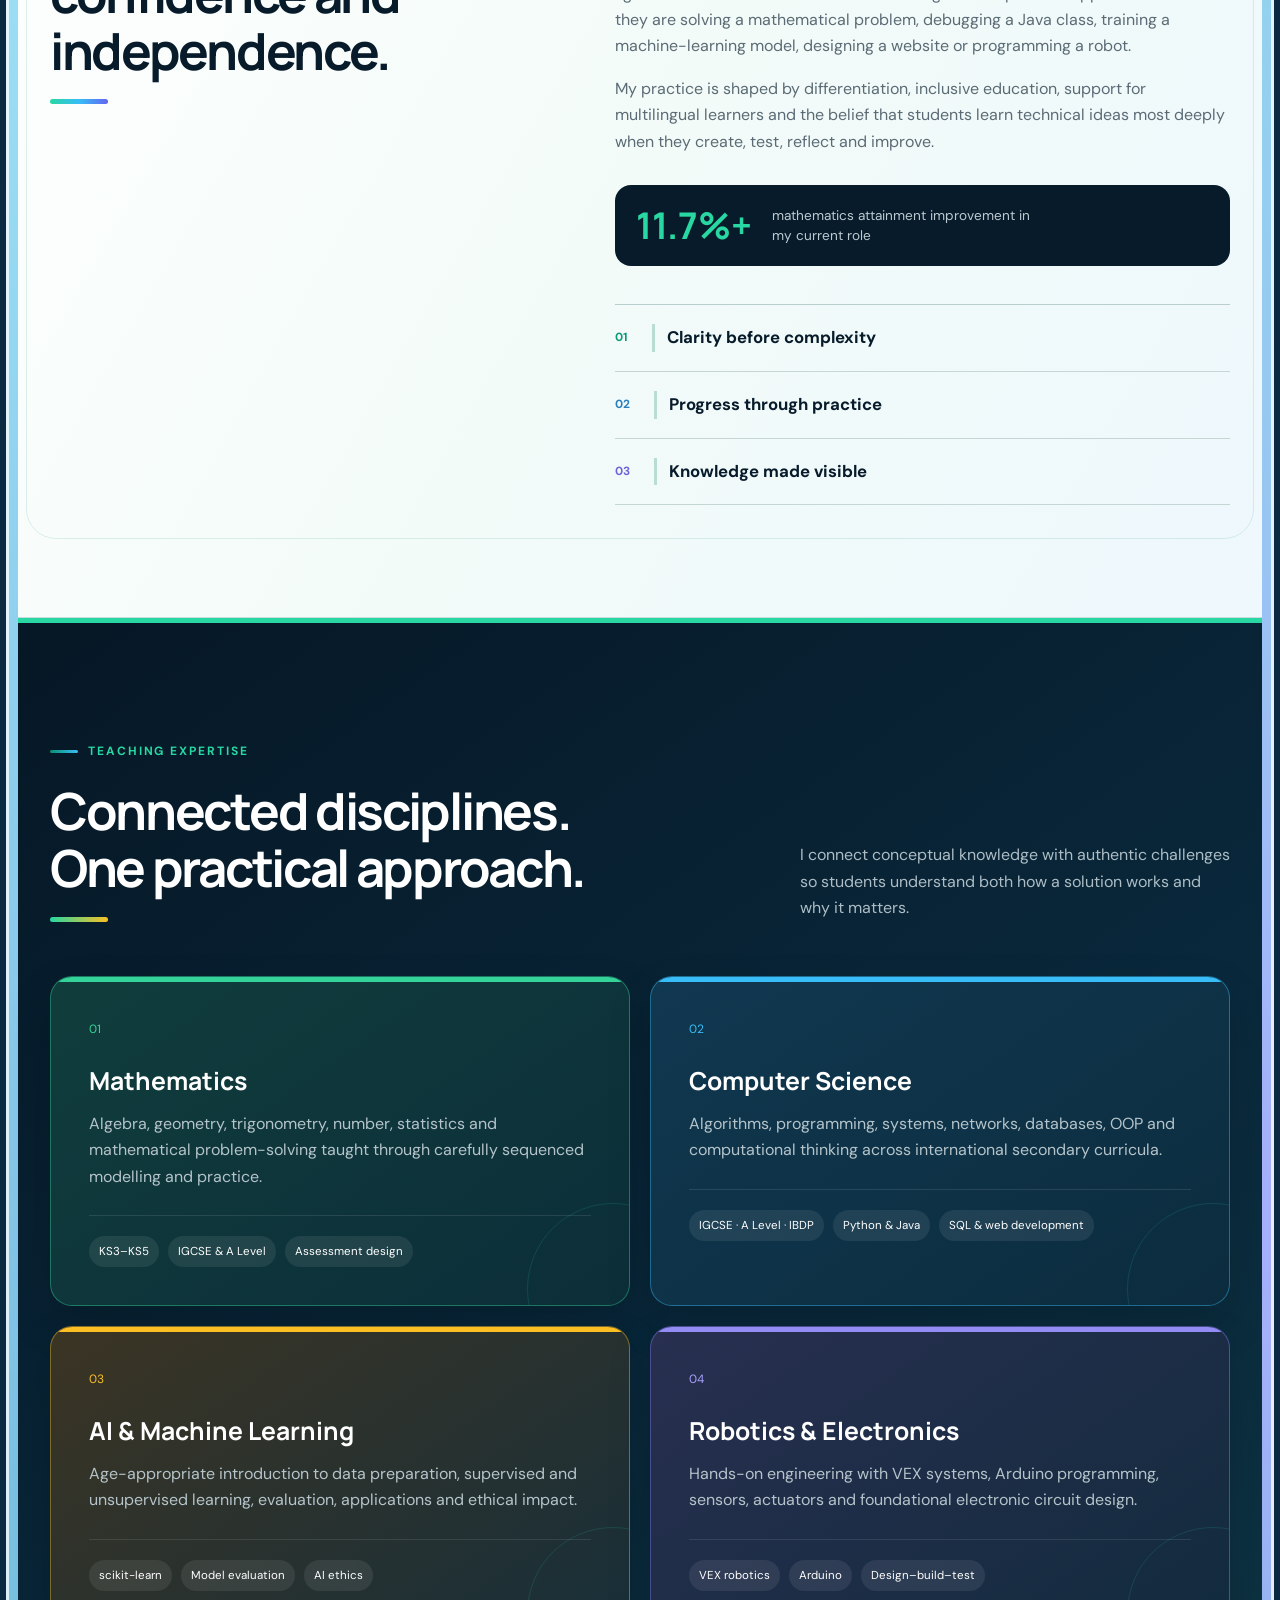
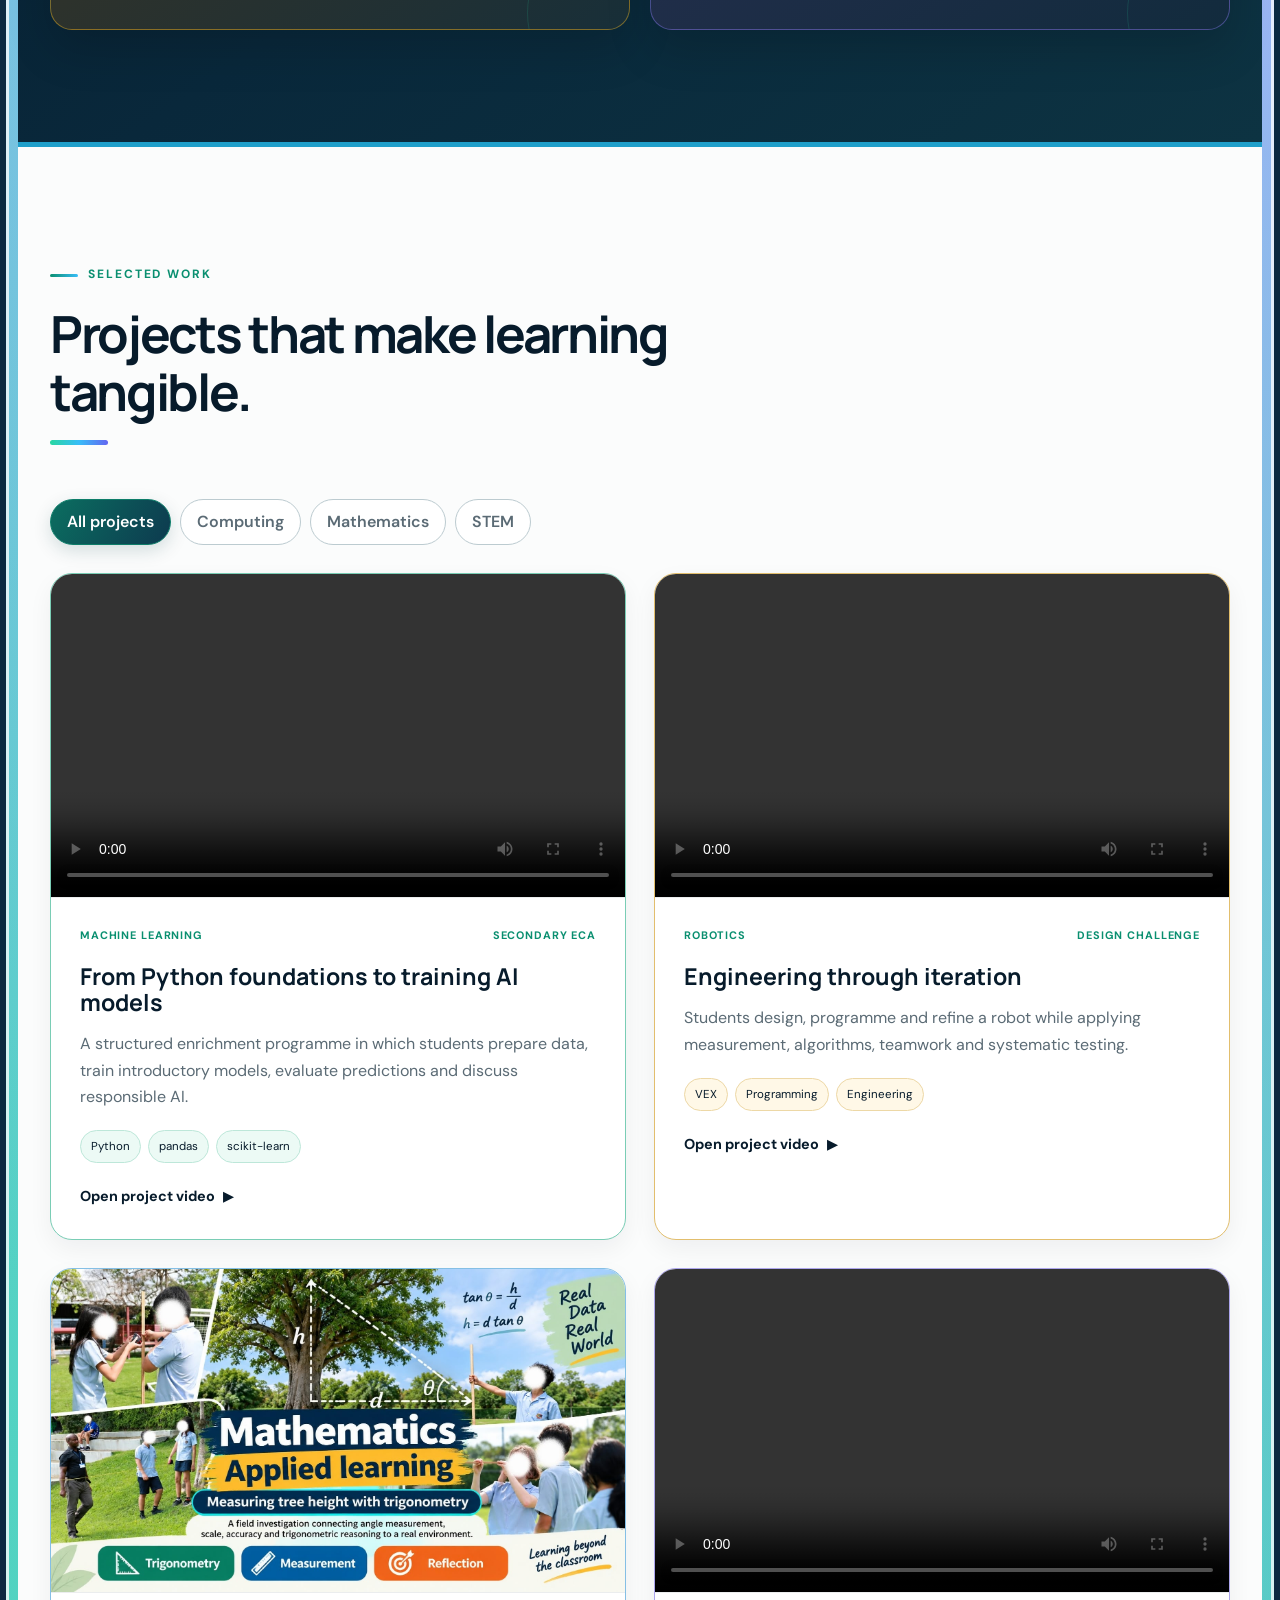
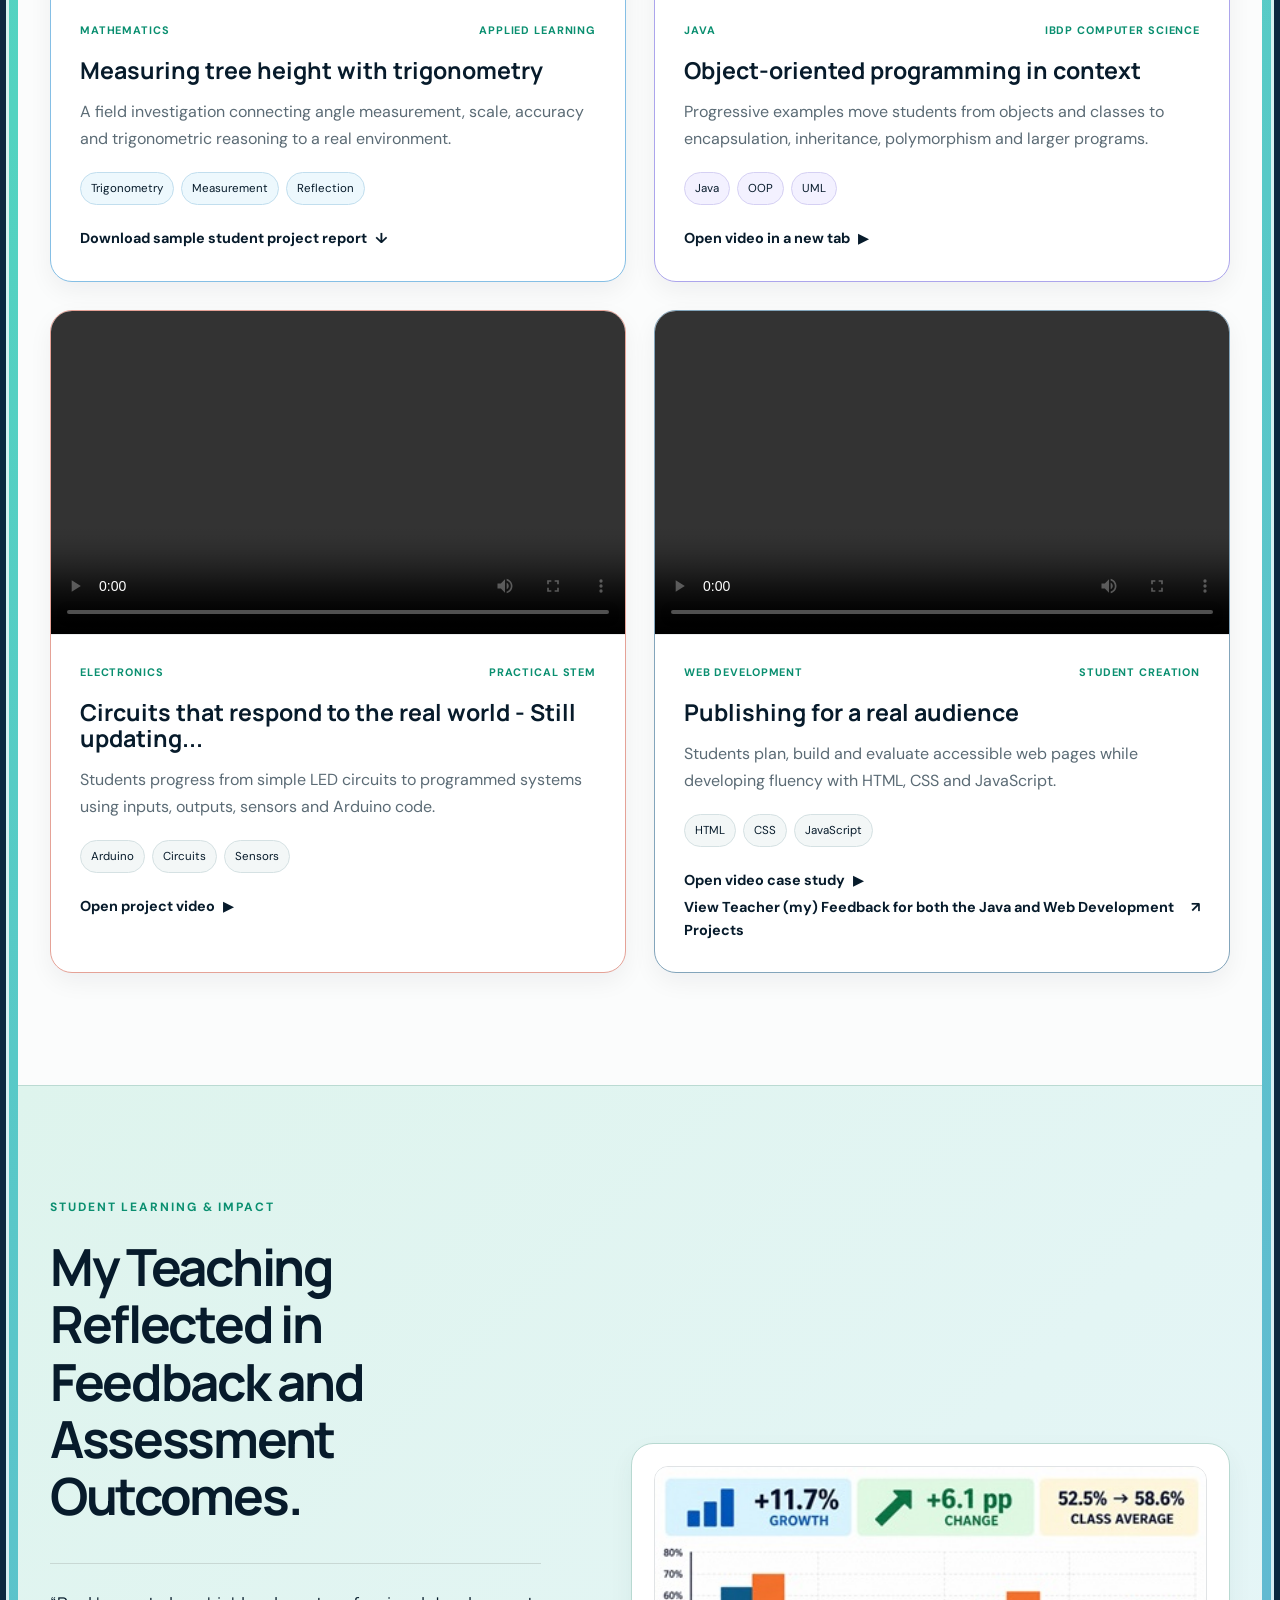
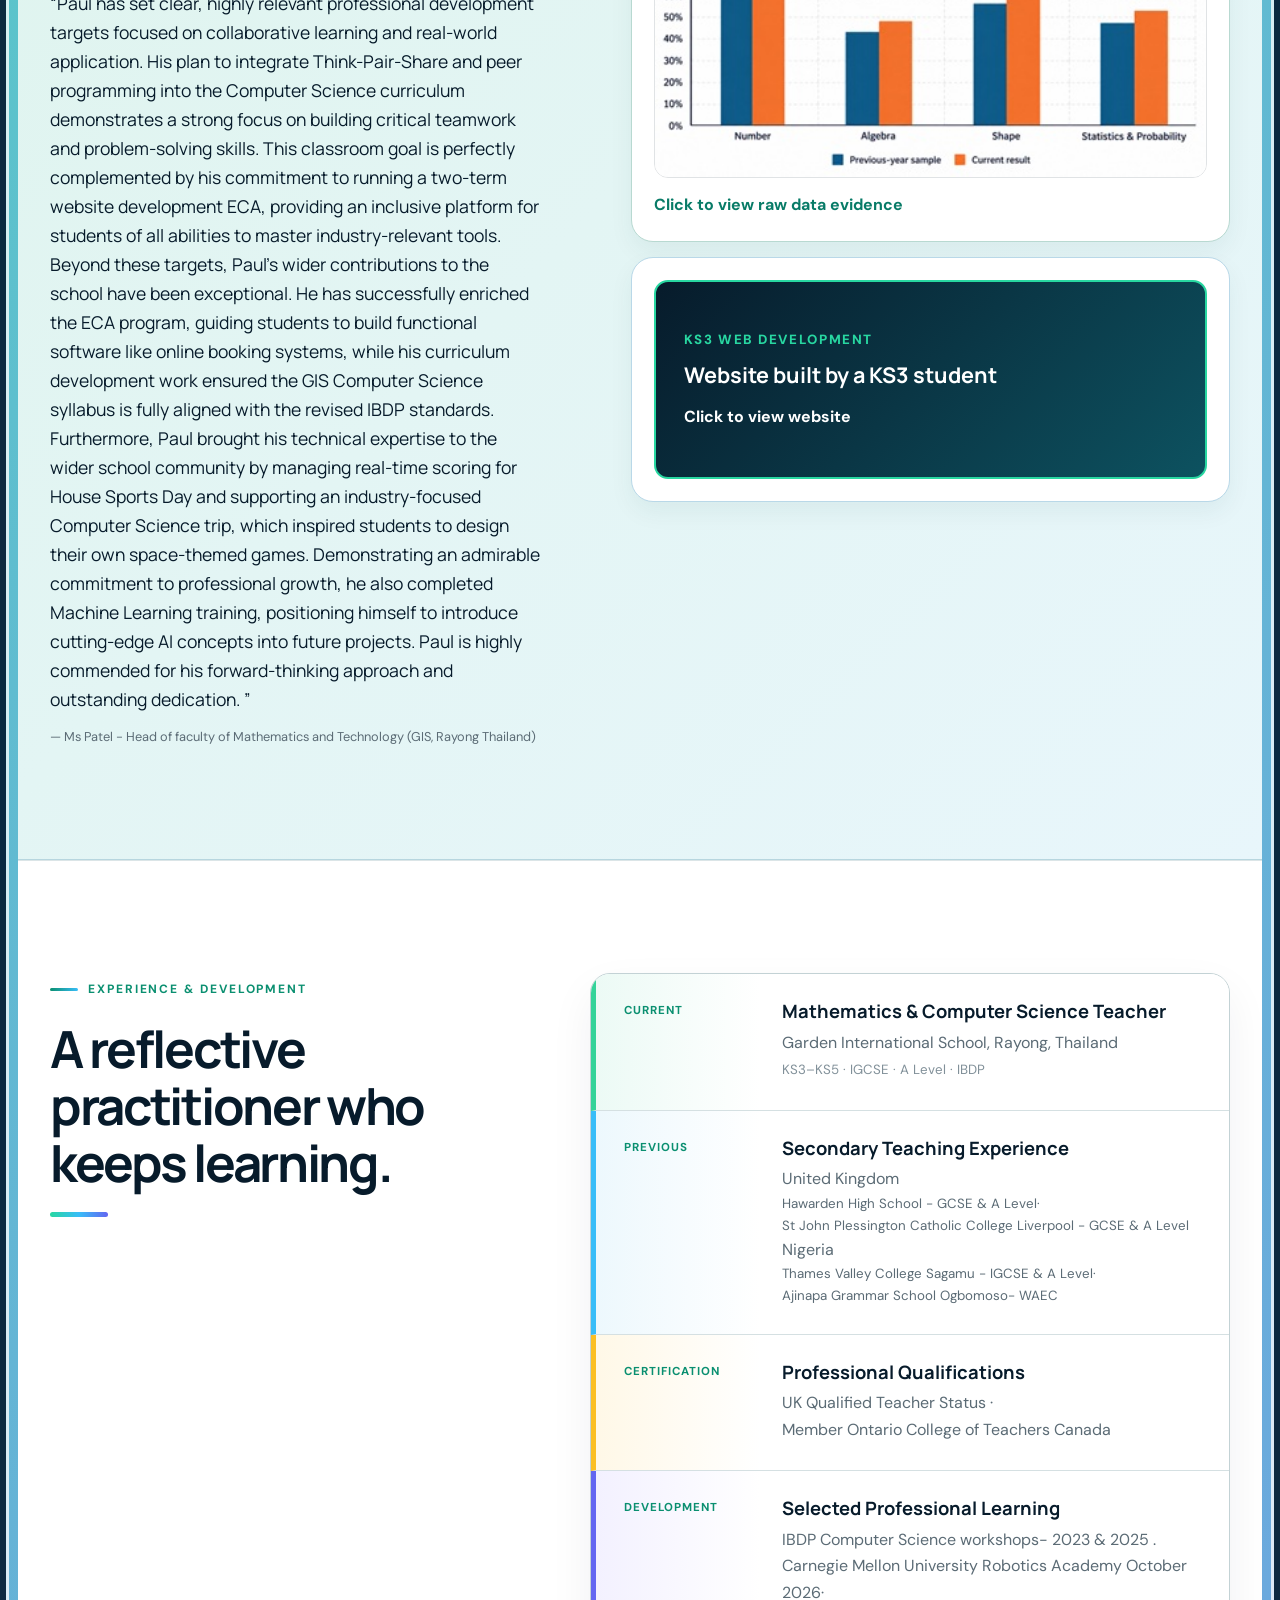
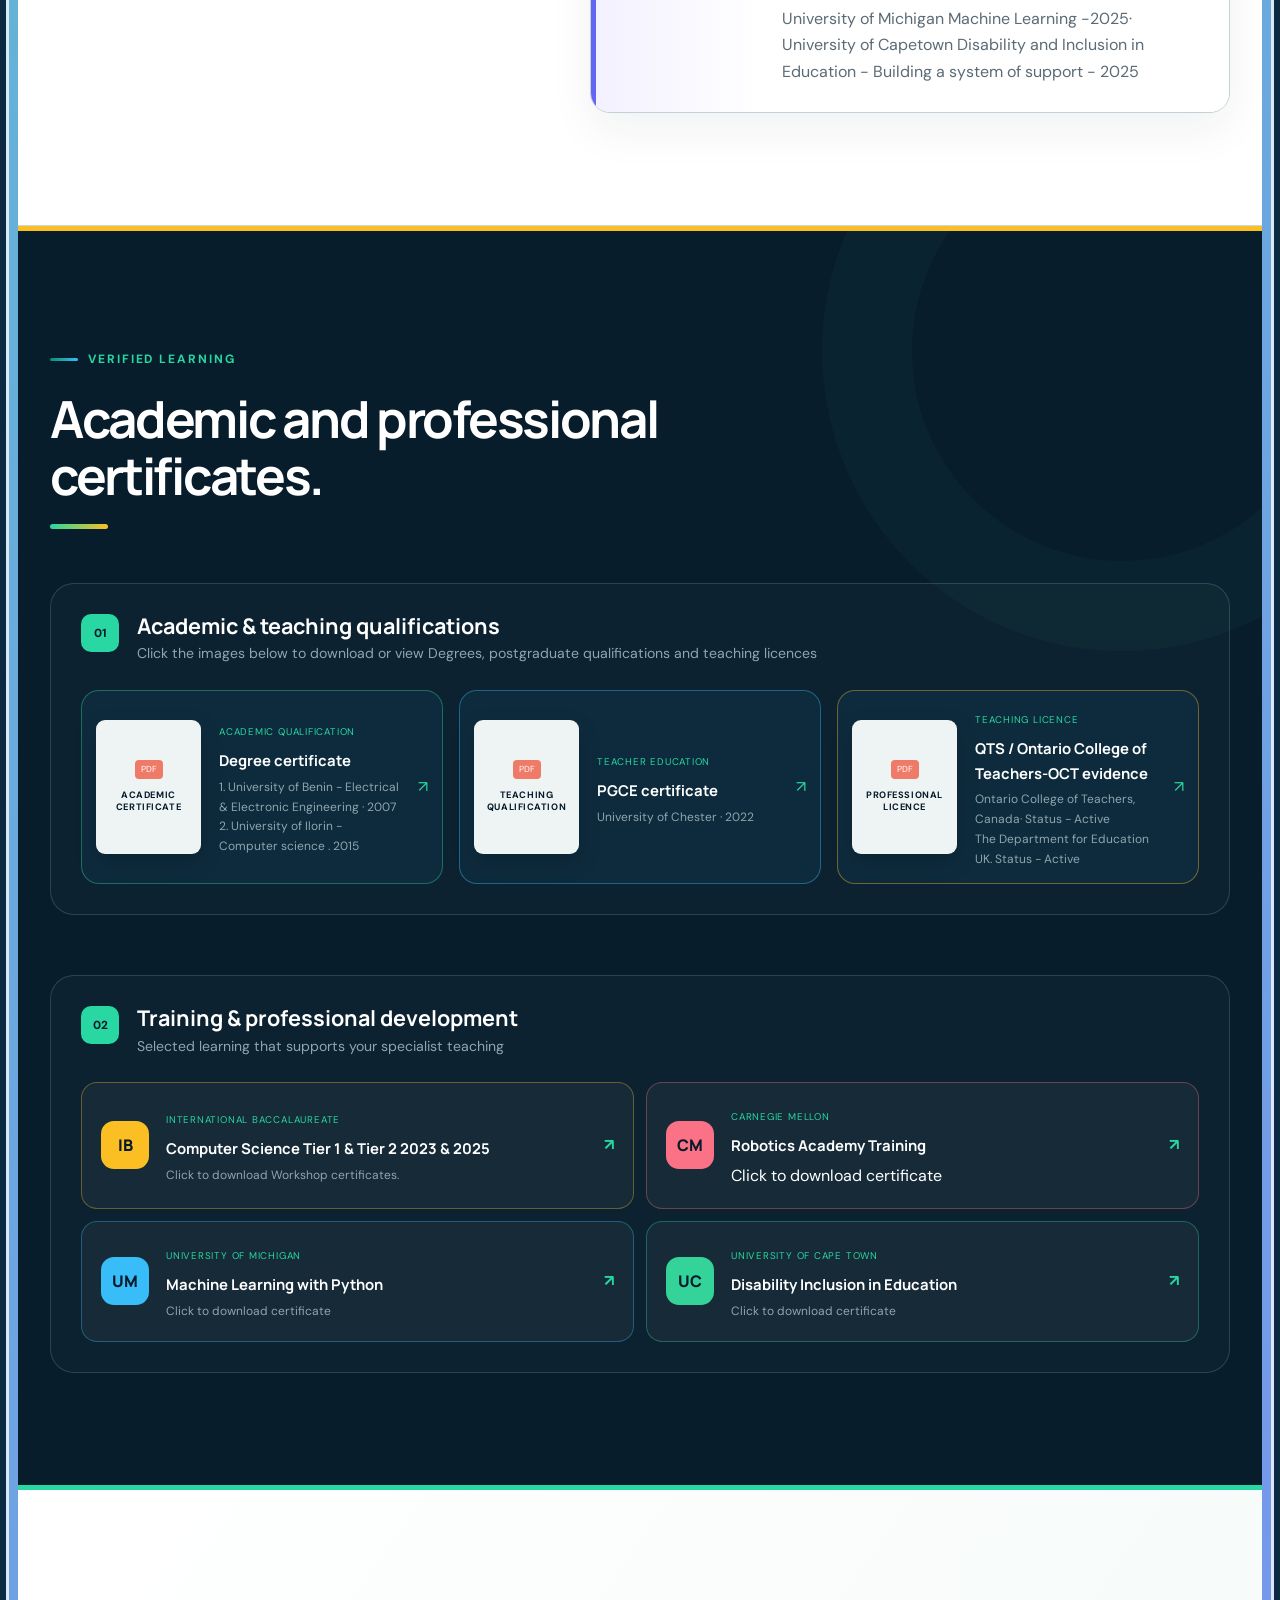
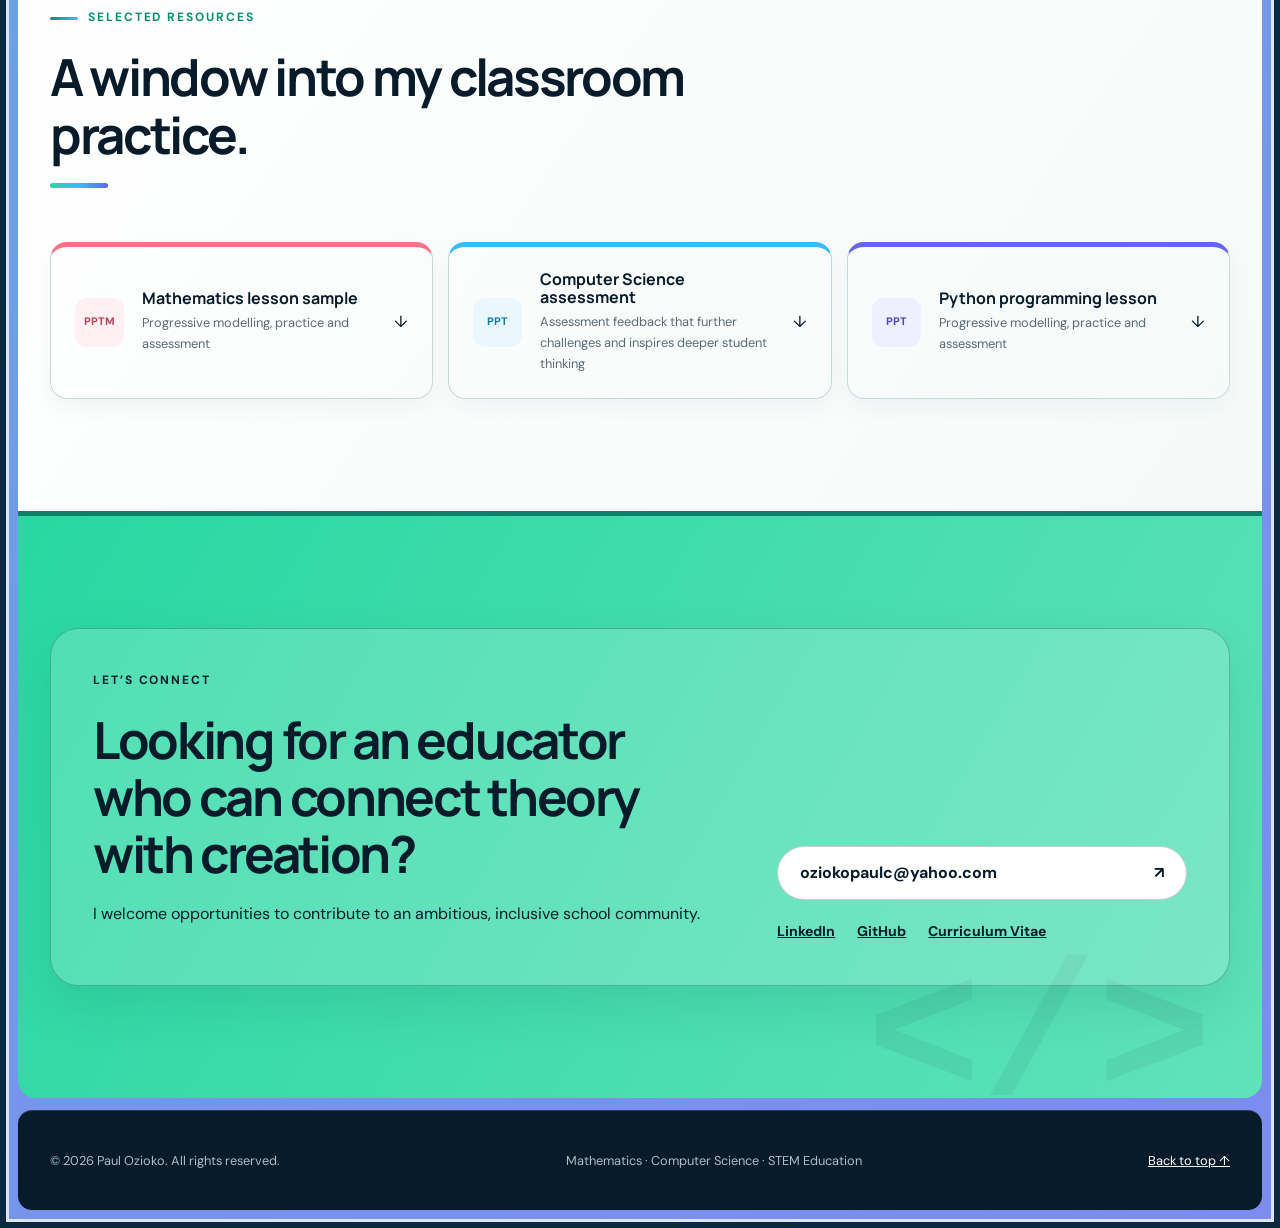
==== commit 0e4c7ce5: "Update index.html" ====
--- a/docs/index.html
+++ b/docs/index.html
@@ -351,7 +351,7 @@
                   </div>
         <div class="certificate-groups">
           <div class="certificate-group reveal">
-            <div class="group-heading"><span>01</span><div><h3> Academic & teaching qualifications</h3><p> Click to download or view Degrees, postgraduate qualifications and teaching licences</p></div></div>
+            <div class="group-heading"><span>01</span><div><h3> Academic & teaching qualifications</h3><p> Click the images below to download or view Degrees, postgraduate qualifications and teaching licences</p></div></div>
             <div class="certificate-grid">
               <a class="certificate-card placeholder-link" href="degree-certificate.pdf"><div class="certificate-preview"><span>PDF</span><b>ACADEMIC<br>CERTIFICATE</b></div><div><small>Academic qualification</small><h4>Degree certificate</h4><p>1. University of Benin - Electrical & Electronic Engineering · 2007</p><p> 2. University of Ilorin - Computer science . 2015</p></div><i>↗</i></a>
               <a class="certificate-card placeholder-link" href="pgce-certificate.jpg"><div class="certificate-preview"><span>PDF</span><b>TEACHING<br>QUALIFICATION</b></div><div><small>Teacher education</small><h4>PGCE certificate </h4><p>University of Chester · 2022</p></div><i>↗</i></a>
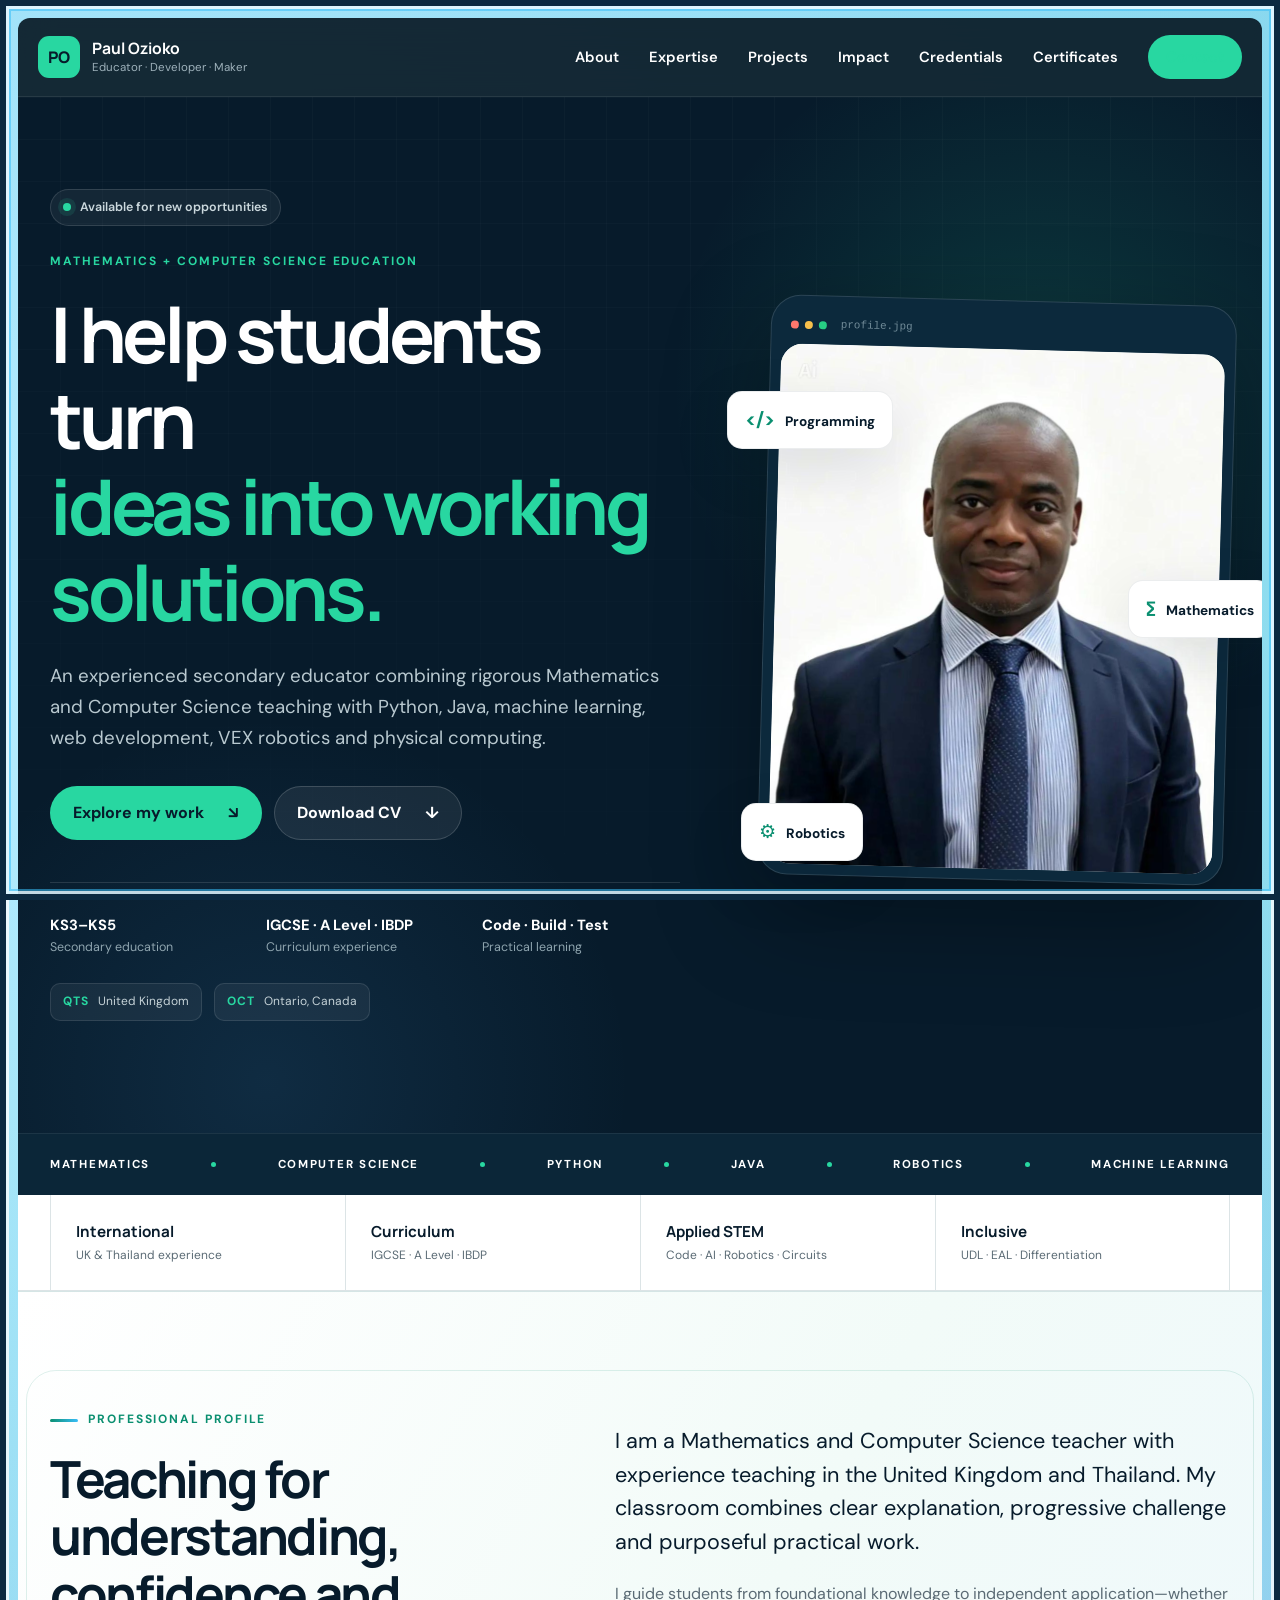
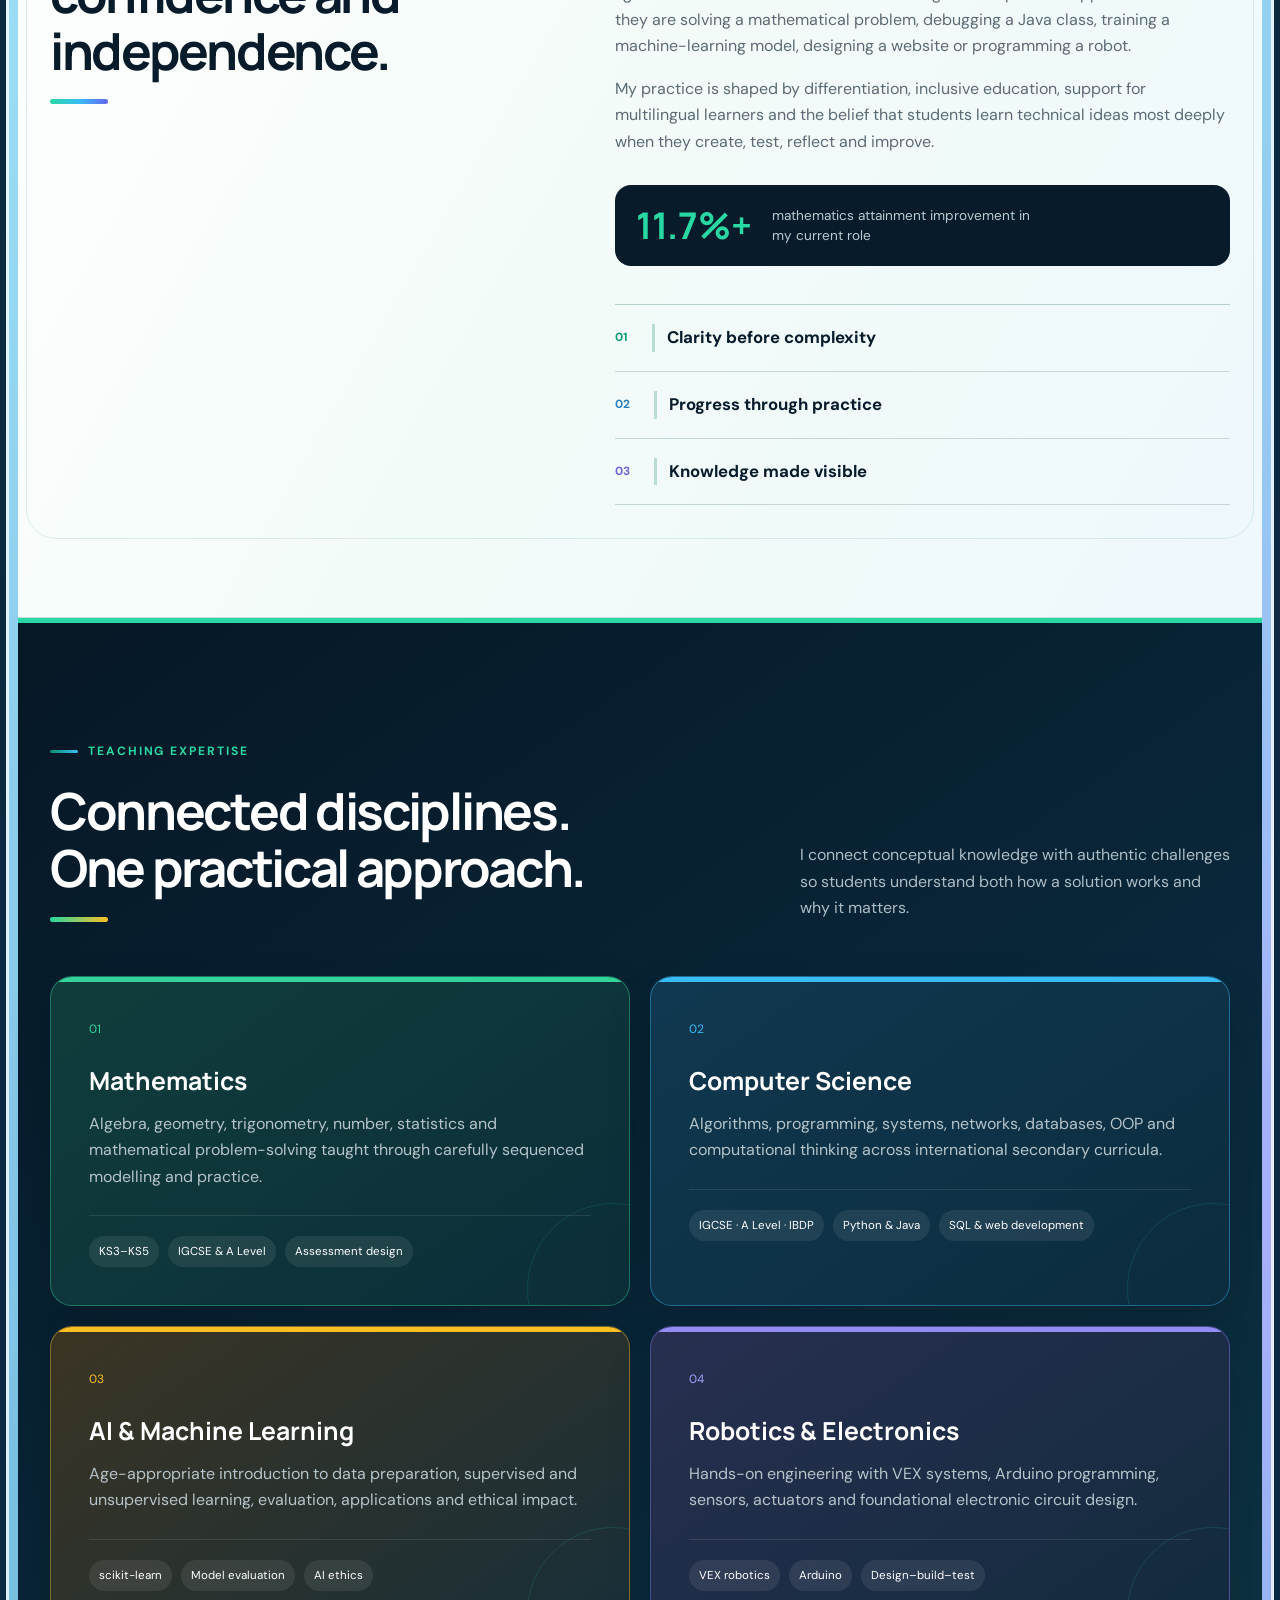
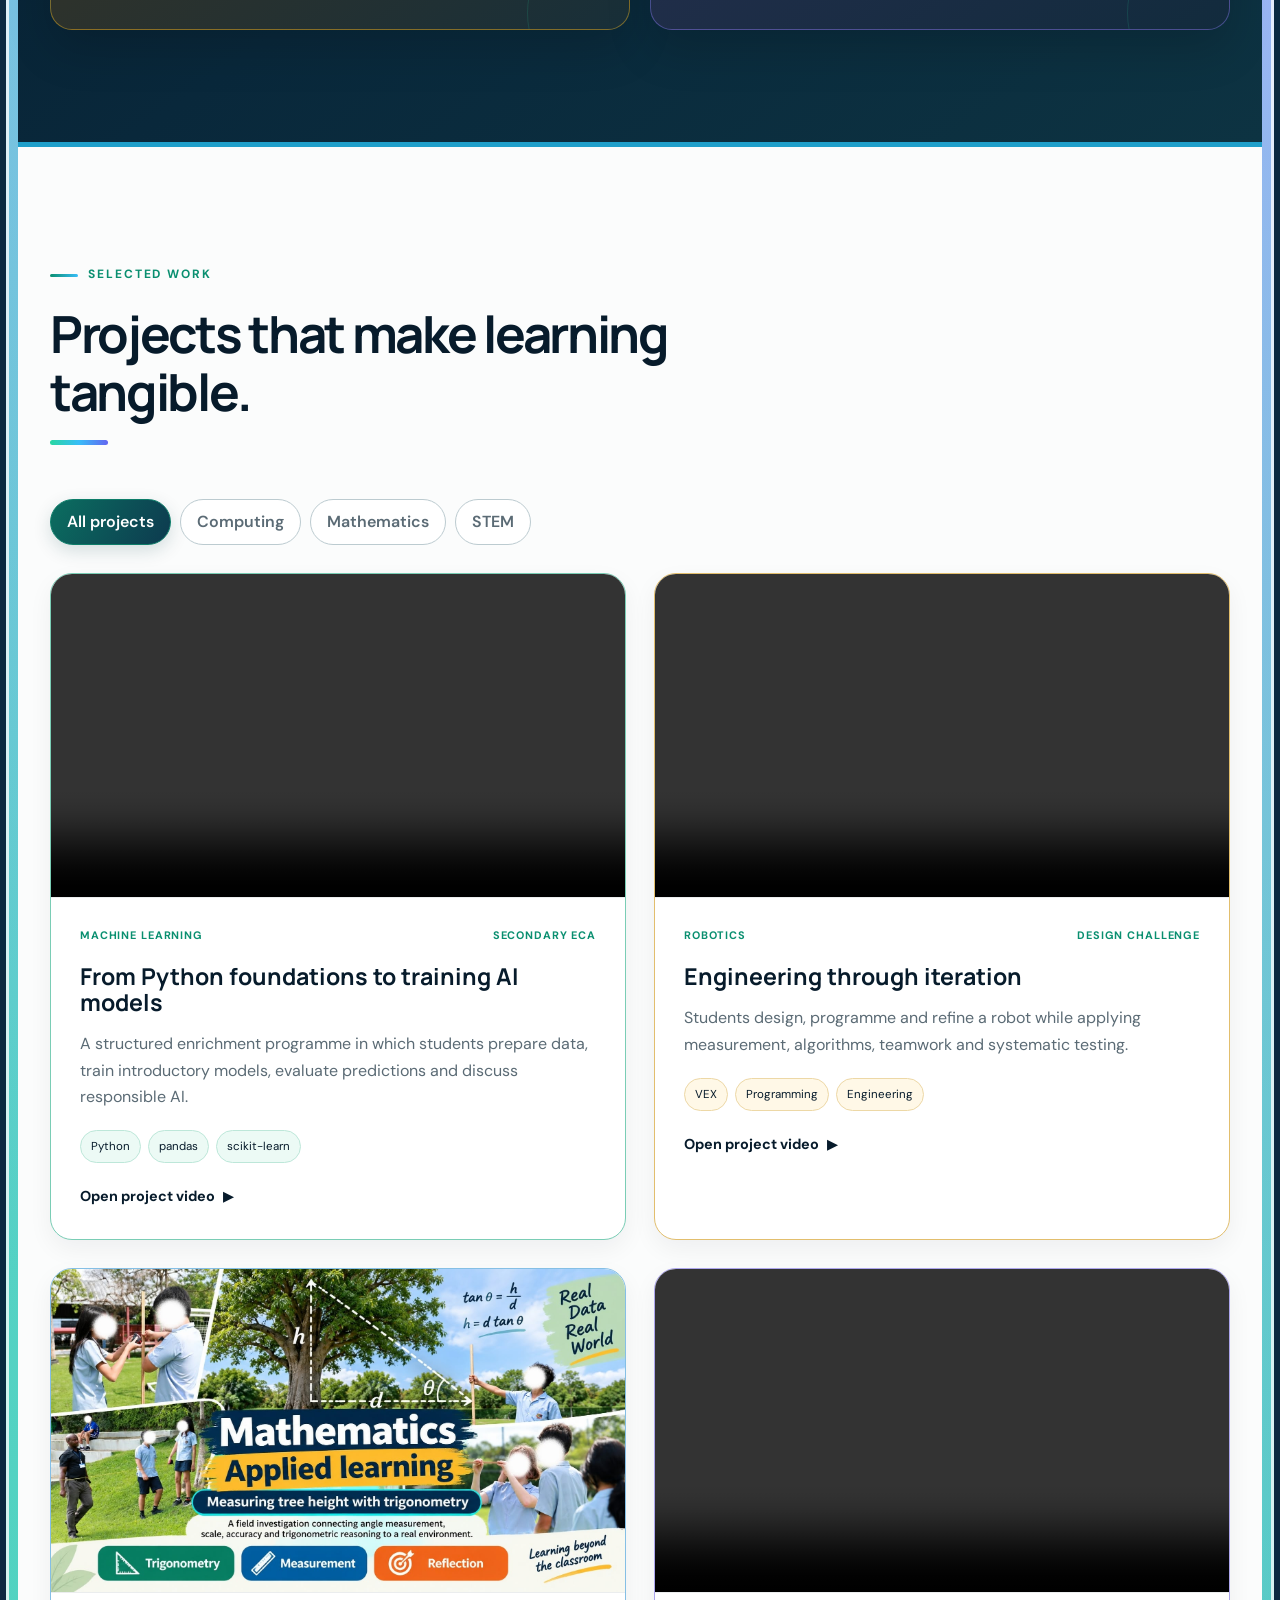
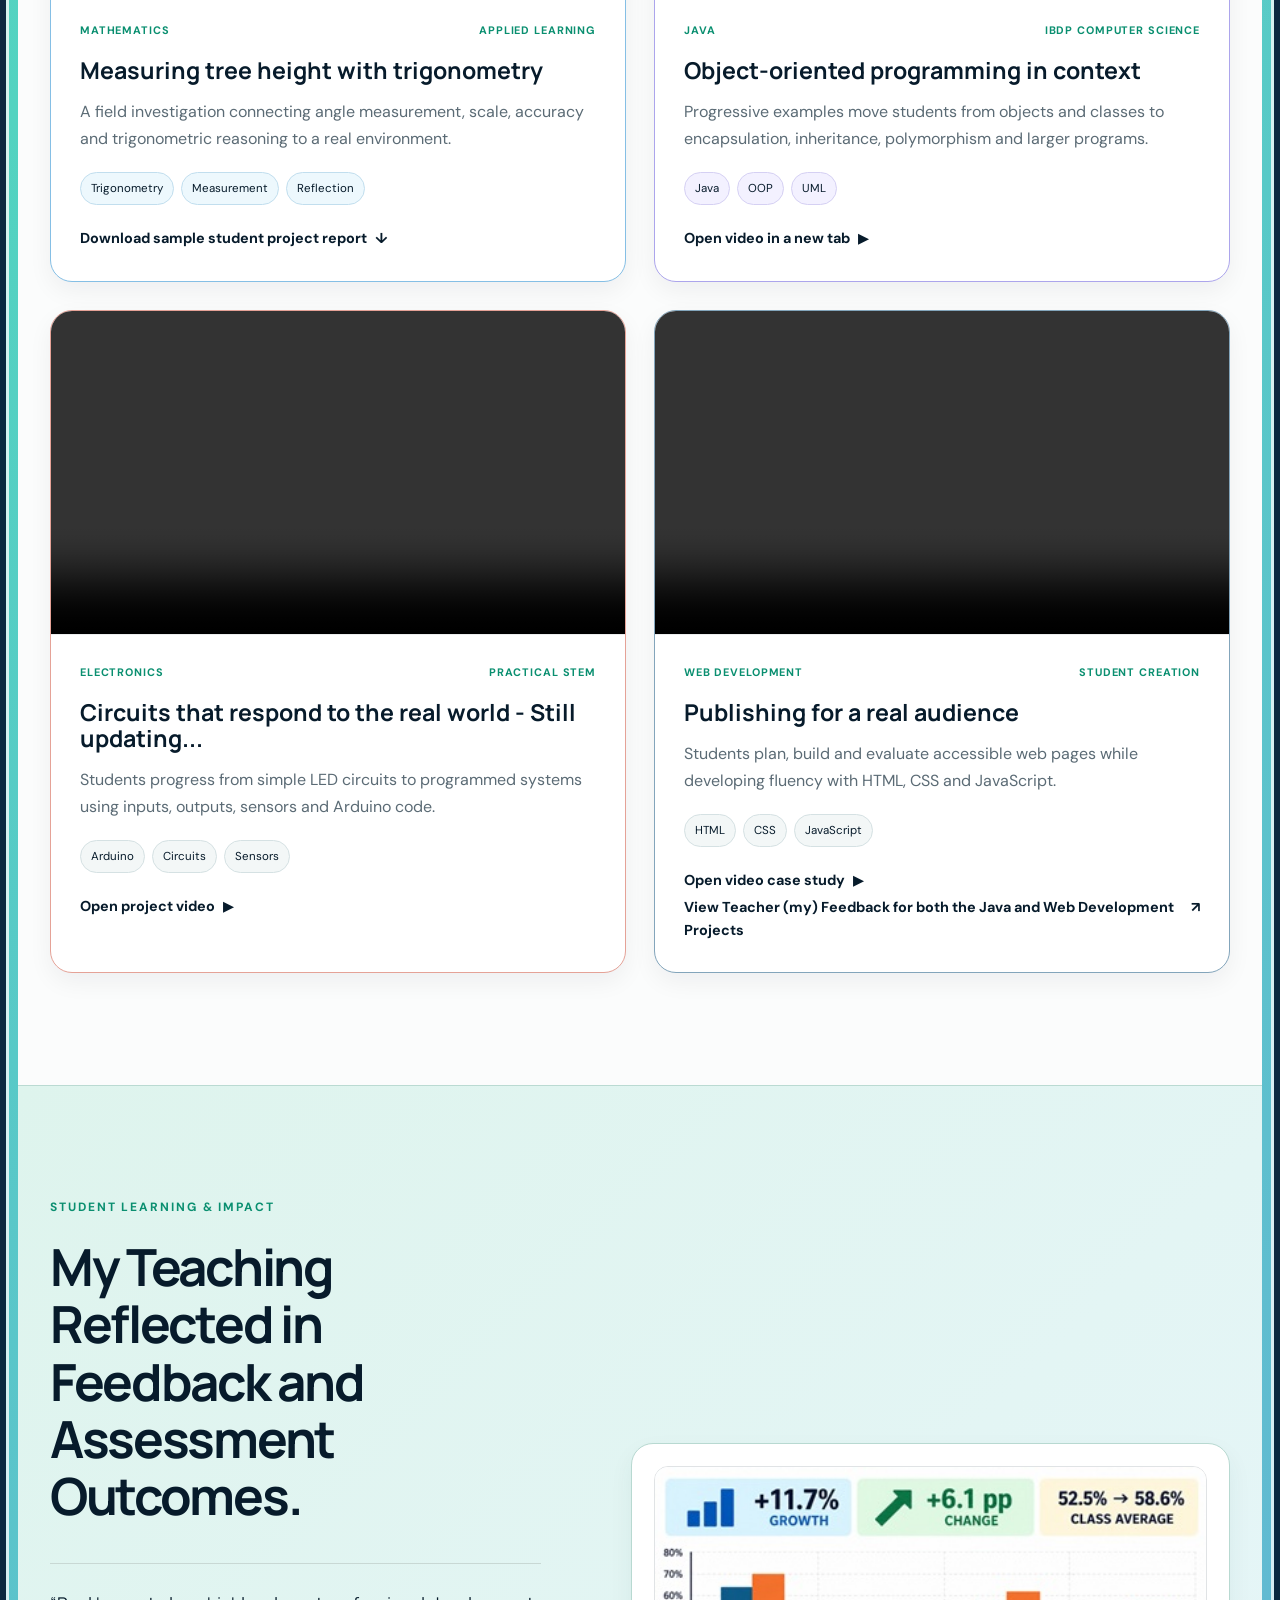
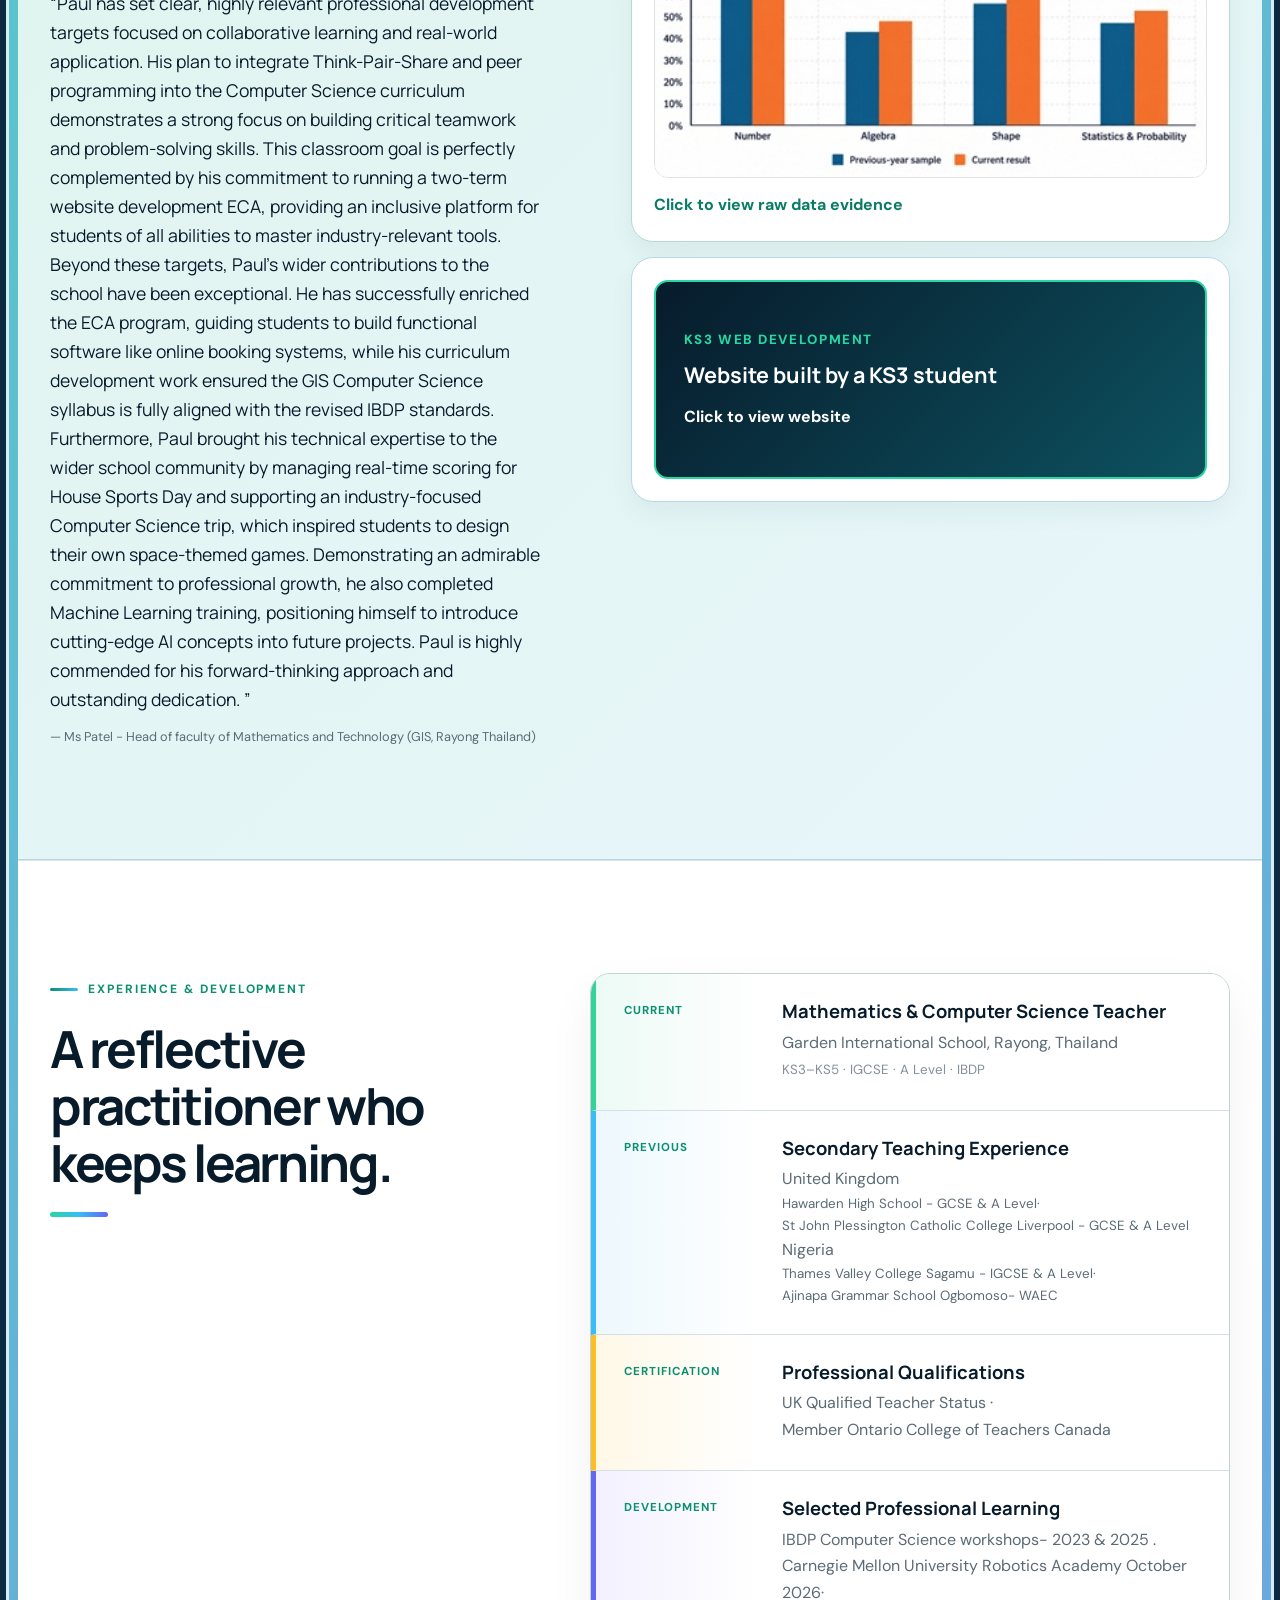
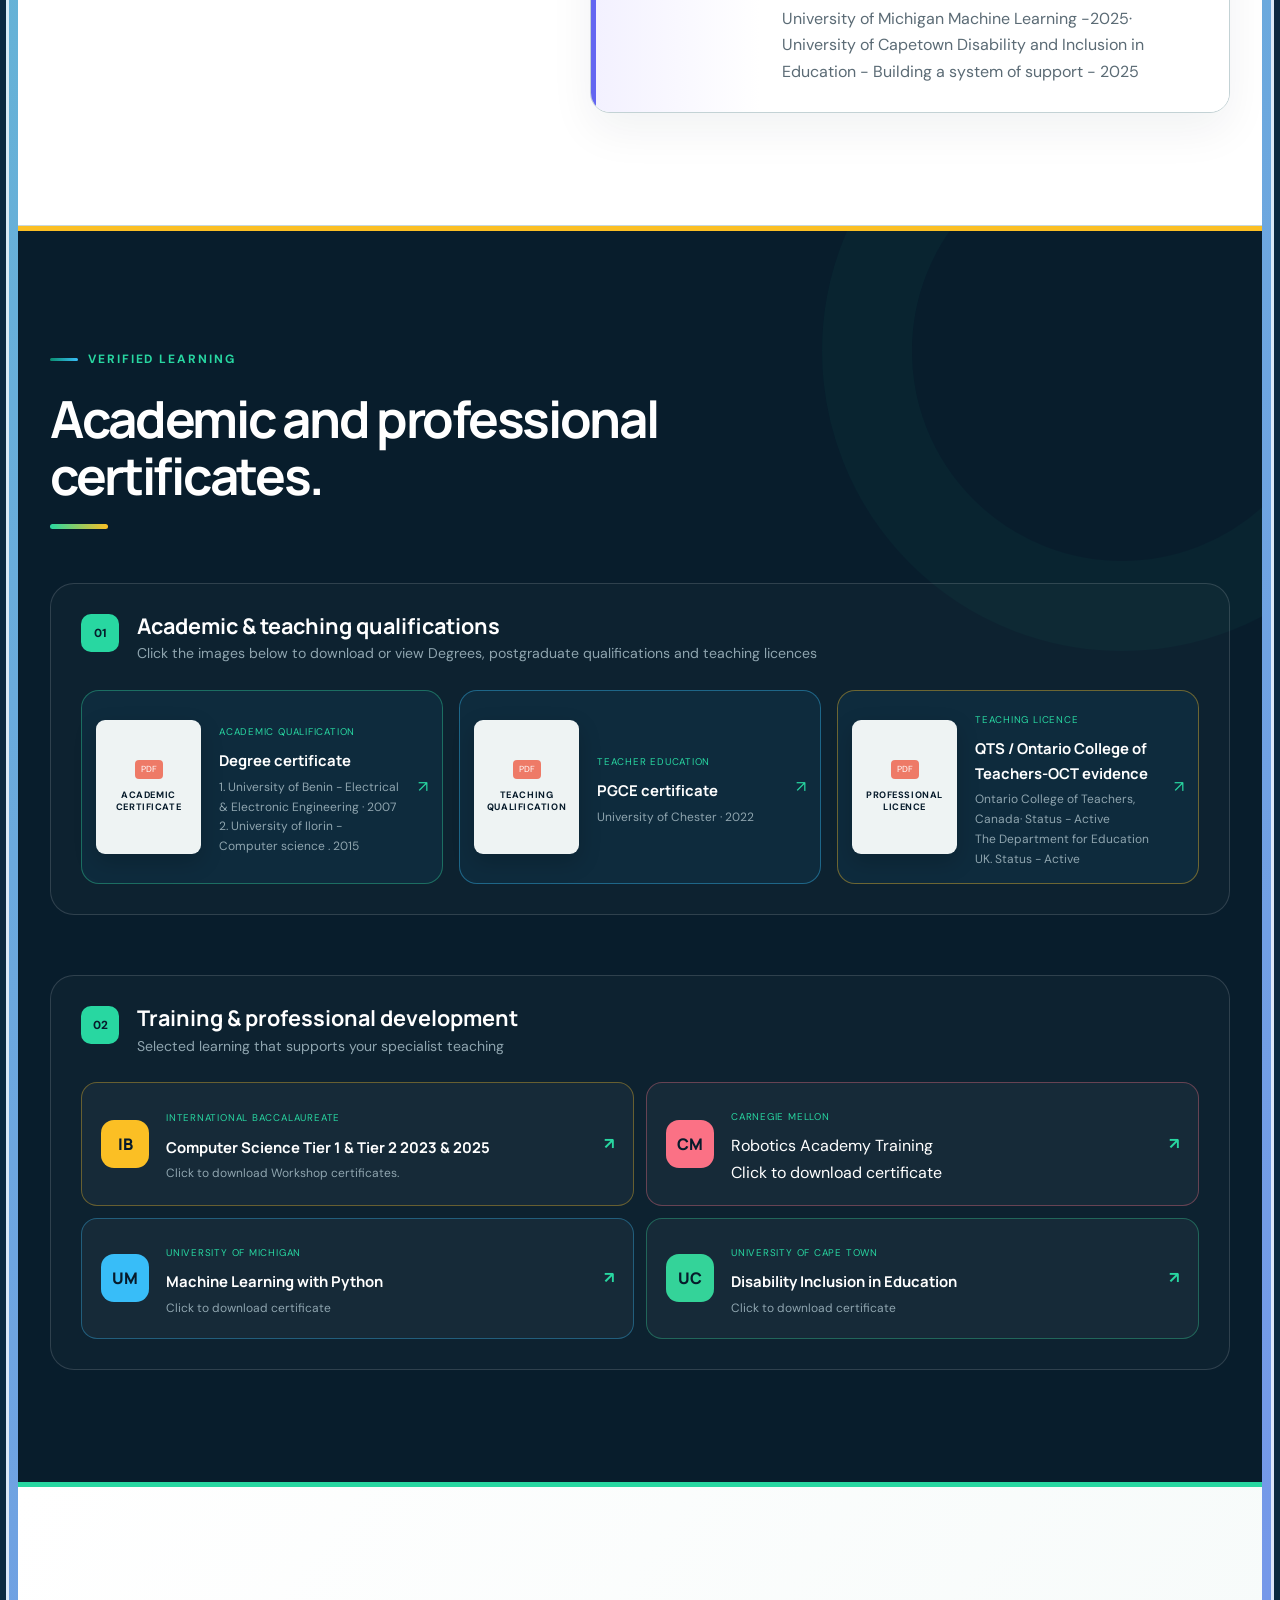
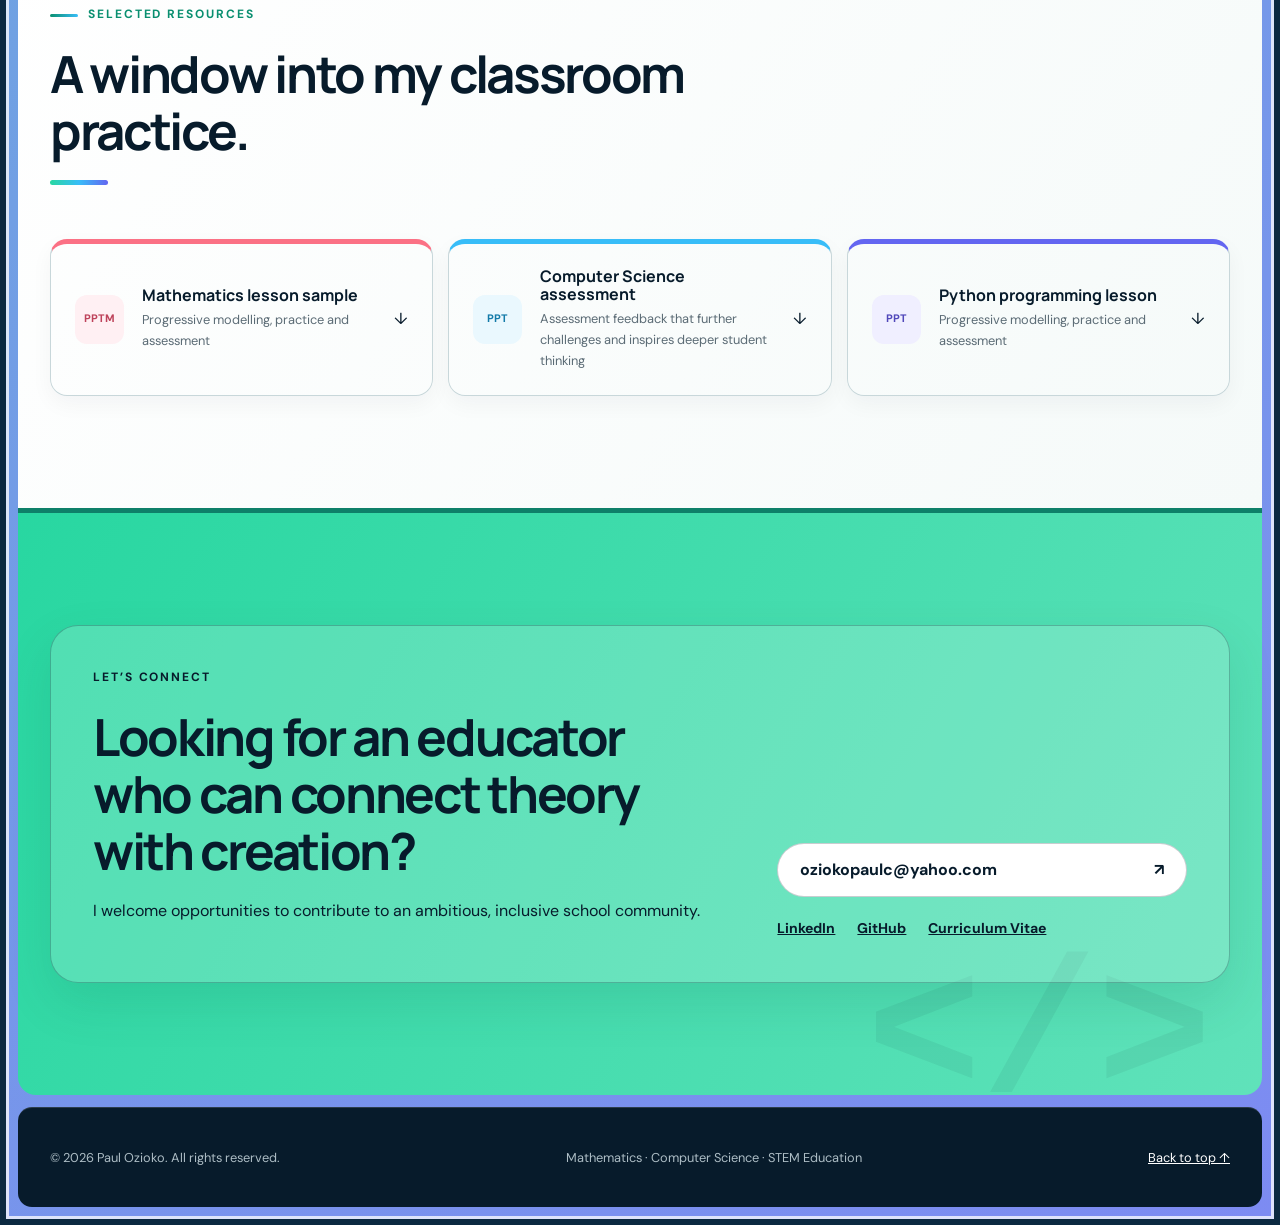
==== commit ba9eae0c: "Update index.html" ====
--- a/docs/index.html
+++ b/docs/index.html
@@ -363,7 +363,7 @@
             <div class="training-grid">
               <a class="training-card placeholder-link" href="ibdp-cs-tier-2.pdf
 "><span class="training-monogram">IB</span><div><small>International Baccalaureate</small><h4>Computer Science Tier 1 & Tier 2 2023 & 2025</h4><p> Click to download Workshop certificates.</p></div><b>↗</b></a>
-              <a class="training-card placeholder-link" href="carnegie.pdf"><span class="training-monogram">CM</span><div><small>Carnegie Mellon</small><h4>Robotics Academy Training  </h4> Click to download certificate</p></div><b>↗</b></a>
+              <a class="training-card placeholder-link" href="carnegie.pdf"><span class="training-monogram">CM</span><div><small>Carnegie Mellon</small><h4></h4>Robotics Academy Training  </h4> <p></p>Click to download certificate</p></div><b>↗</b></a>
               <a class="training-card placeholder-link" href="machine-learning-python.pdf"><span class="training-monogram">UM</span><div><small>University of Michigan</small><h4>Machine Learning with Python</h4><p>Click to download certificate</p></div><b>↗</b></a>
               <a class="training-card placeholder-link" href="disability-inclusion-education.pdf"><span class="training-monogram">UC</span><div><small>University of Cape Town</small><h4>Disability Inclusion in Education</h4><p>Click to download certificate</p></div><b>↗</b></a>
             </div>
